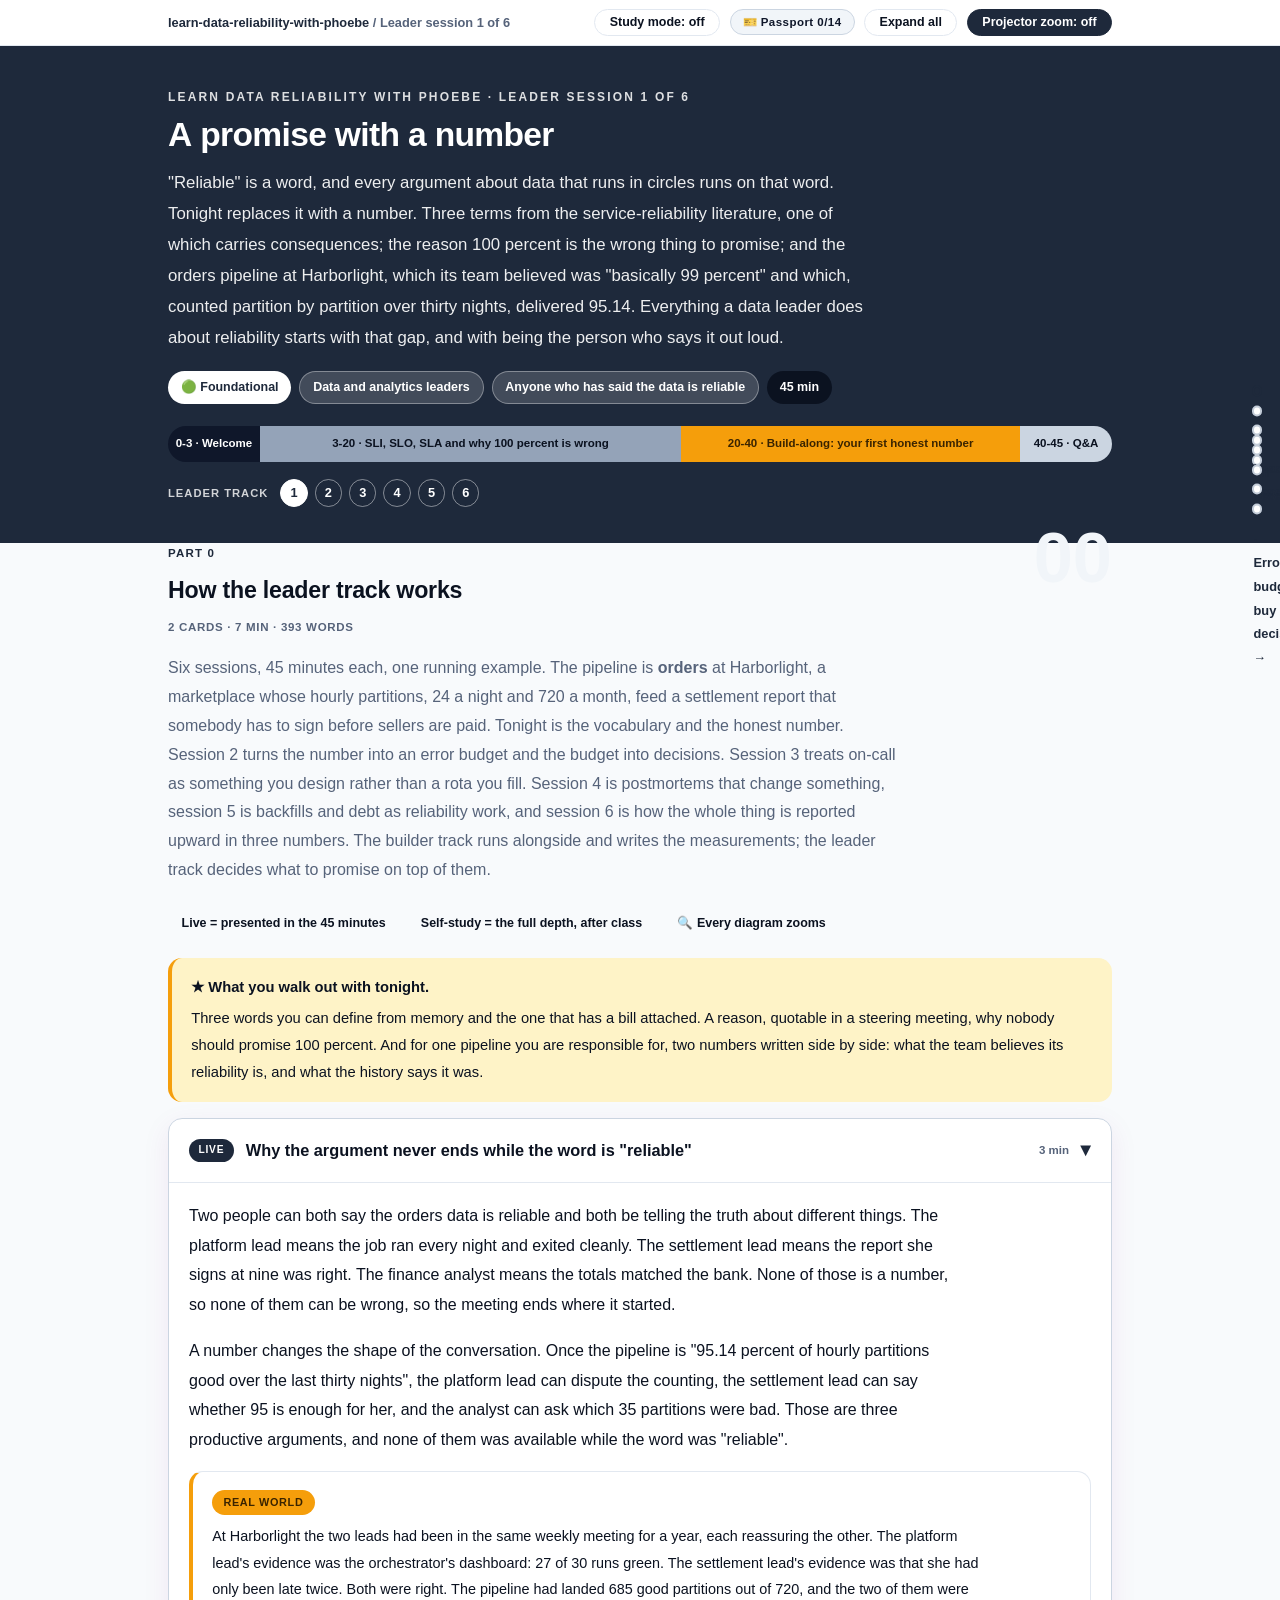
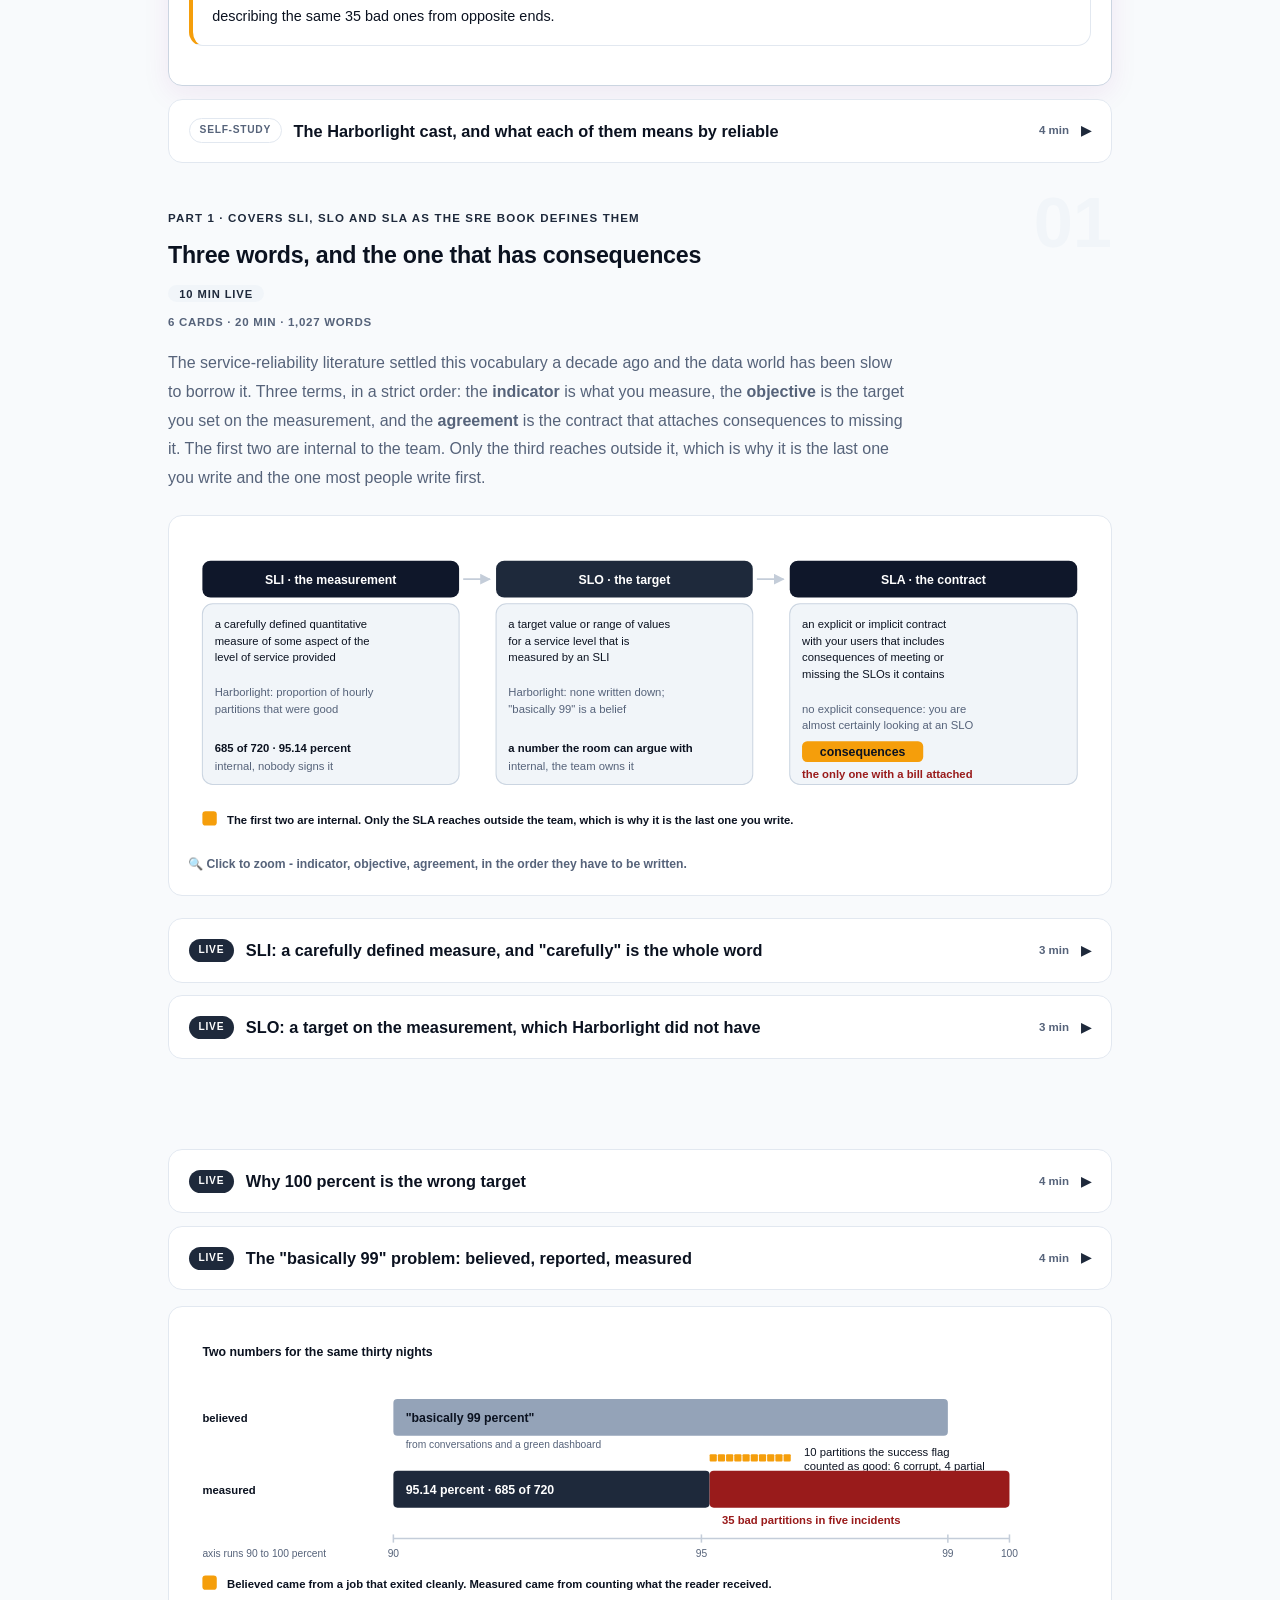
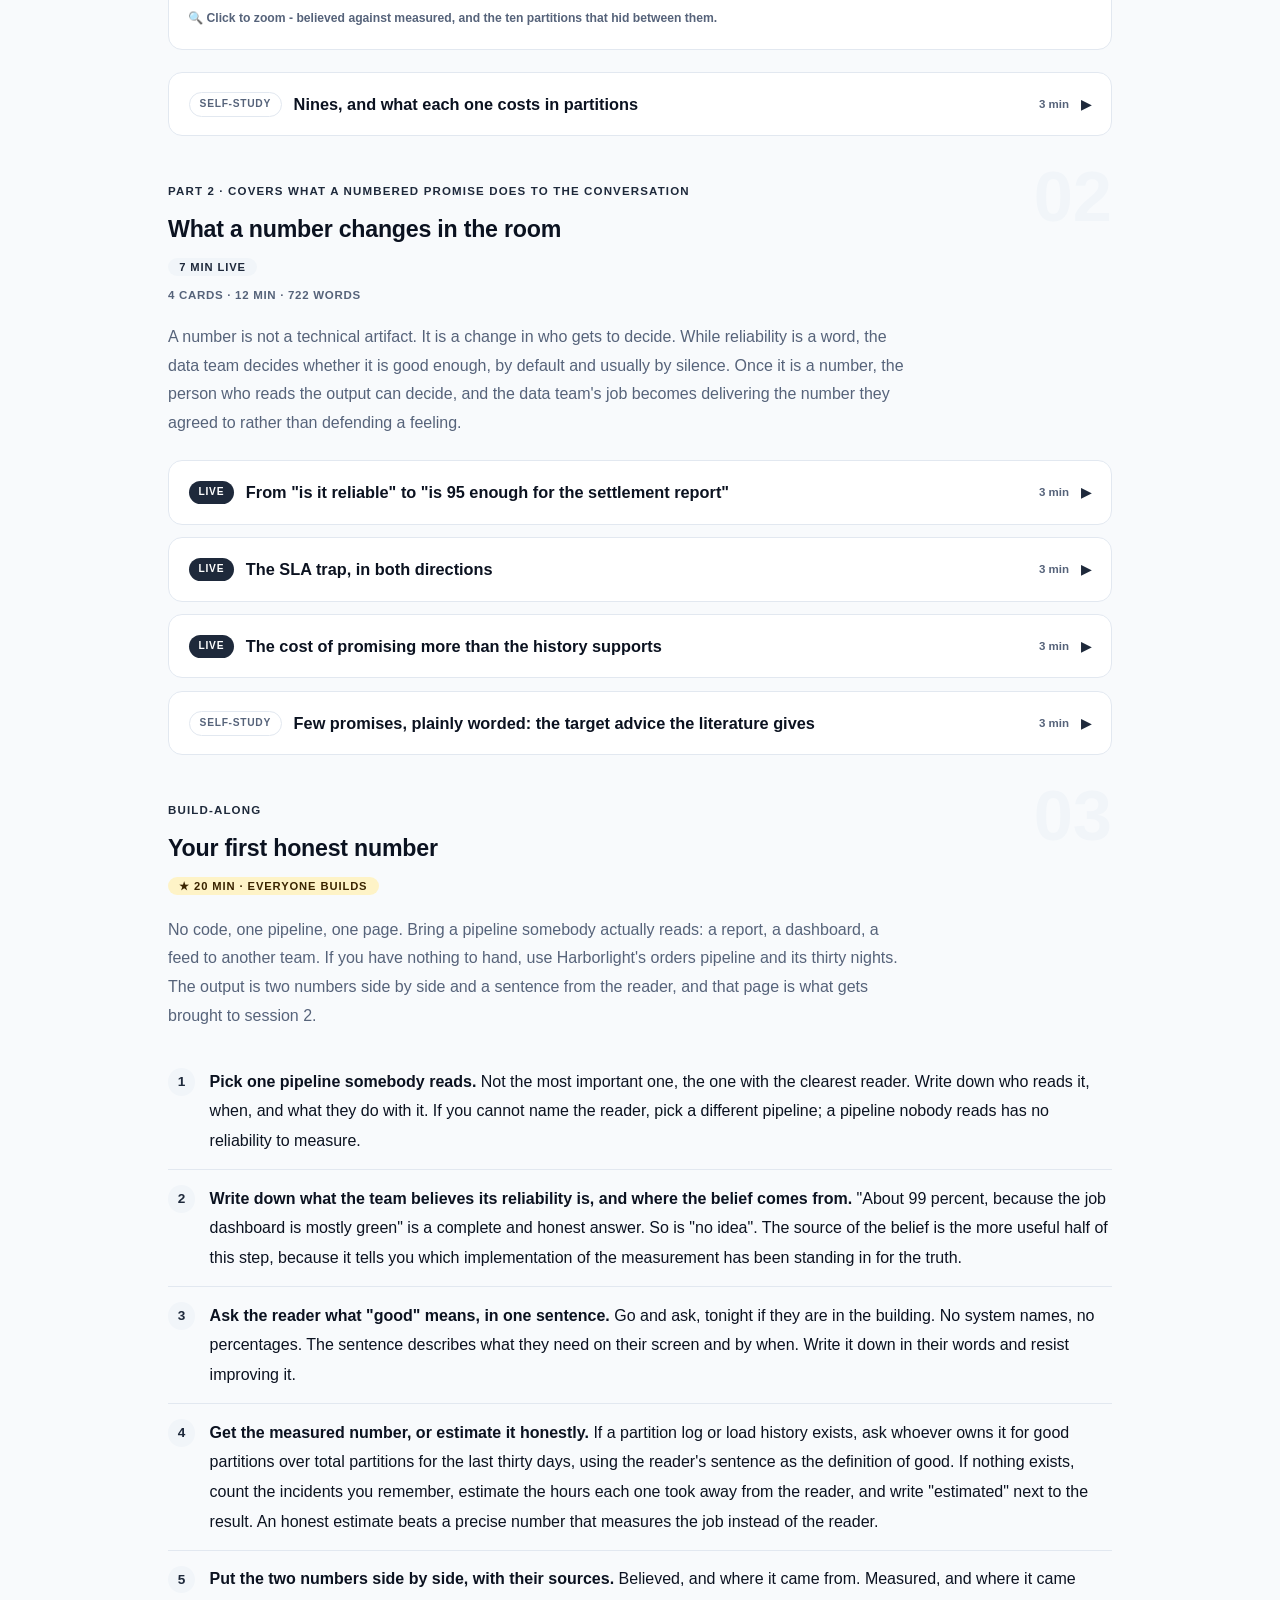
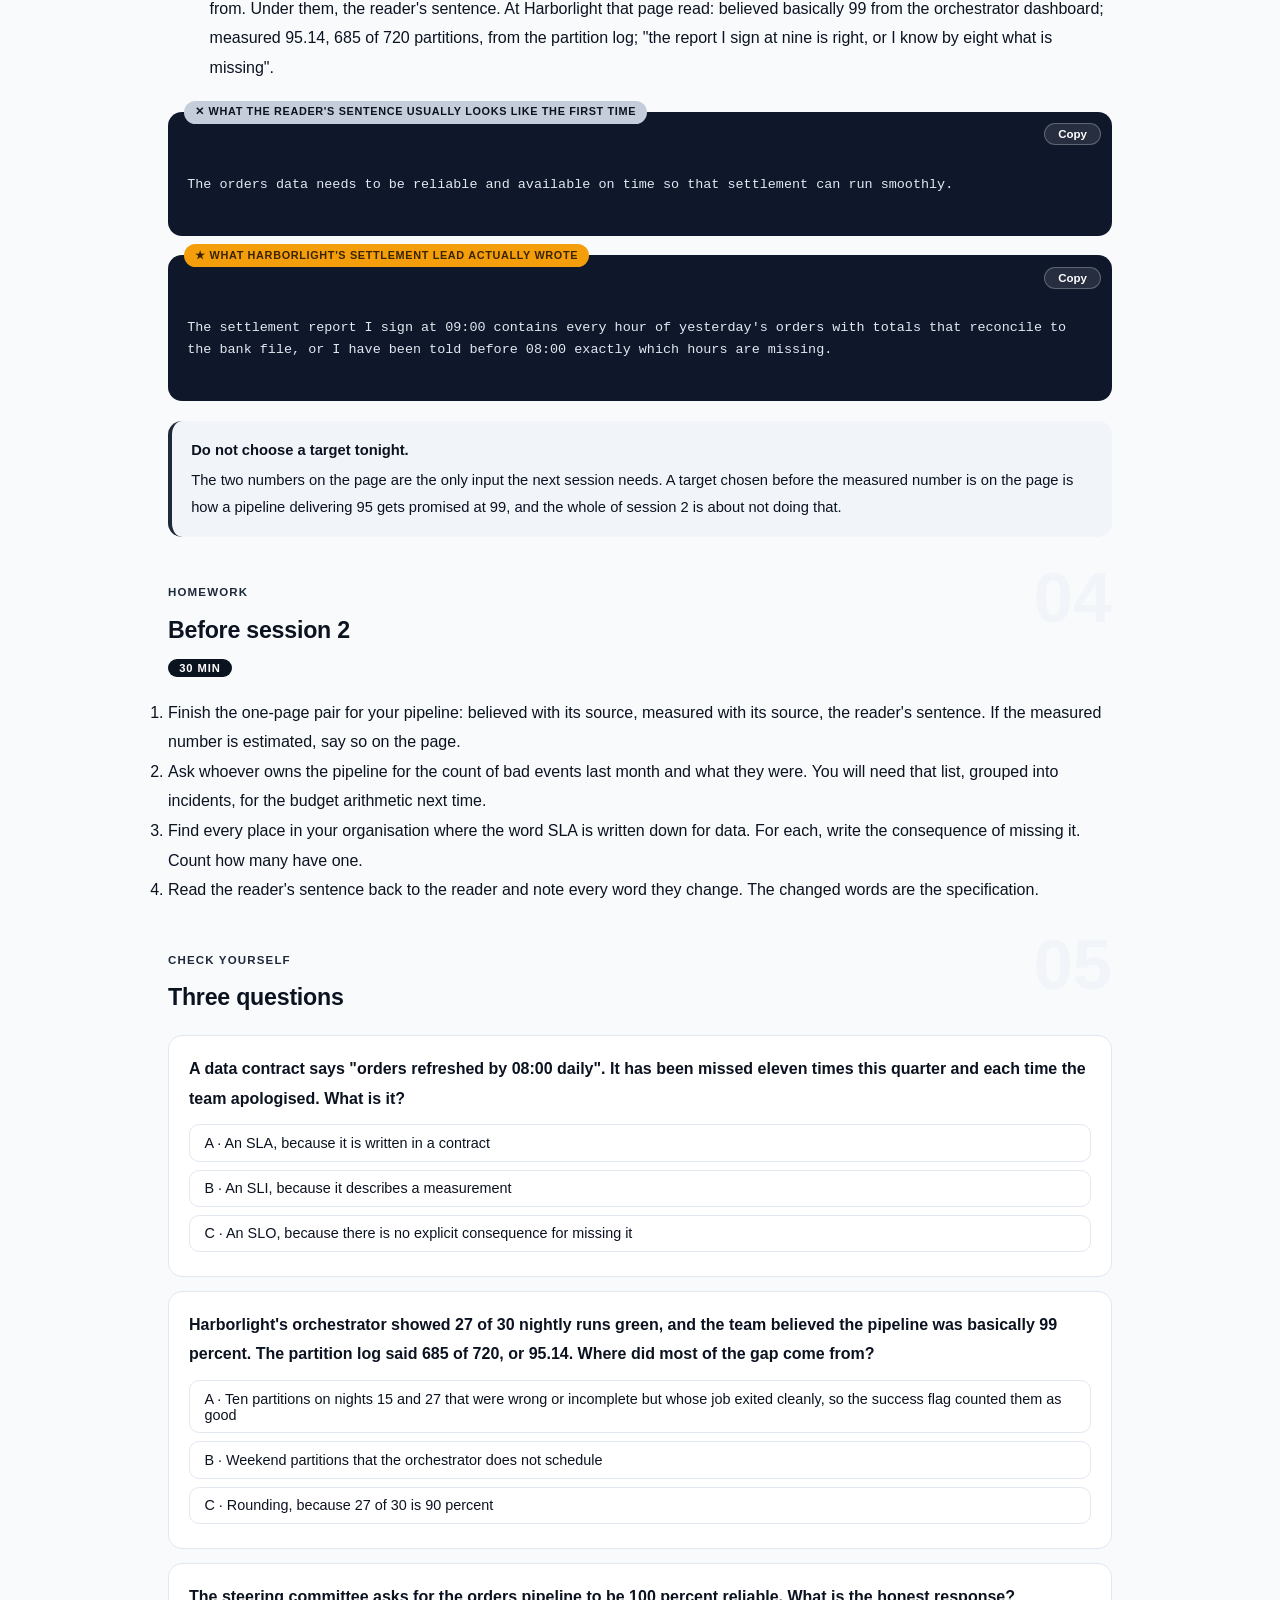
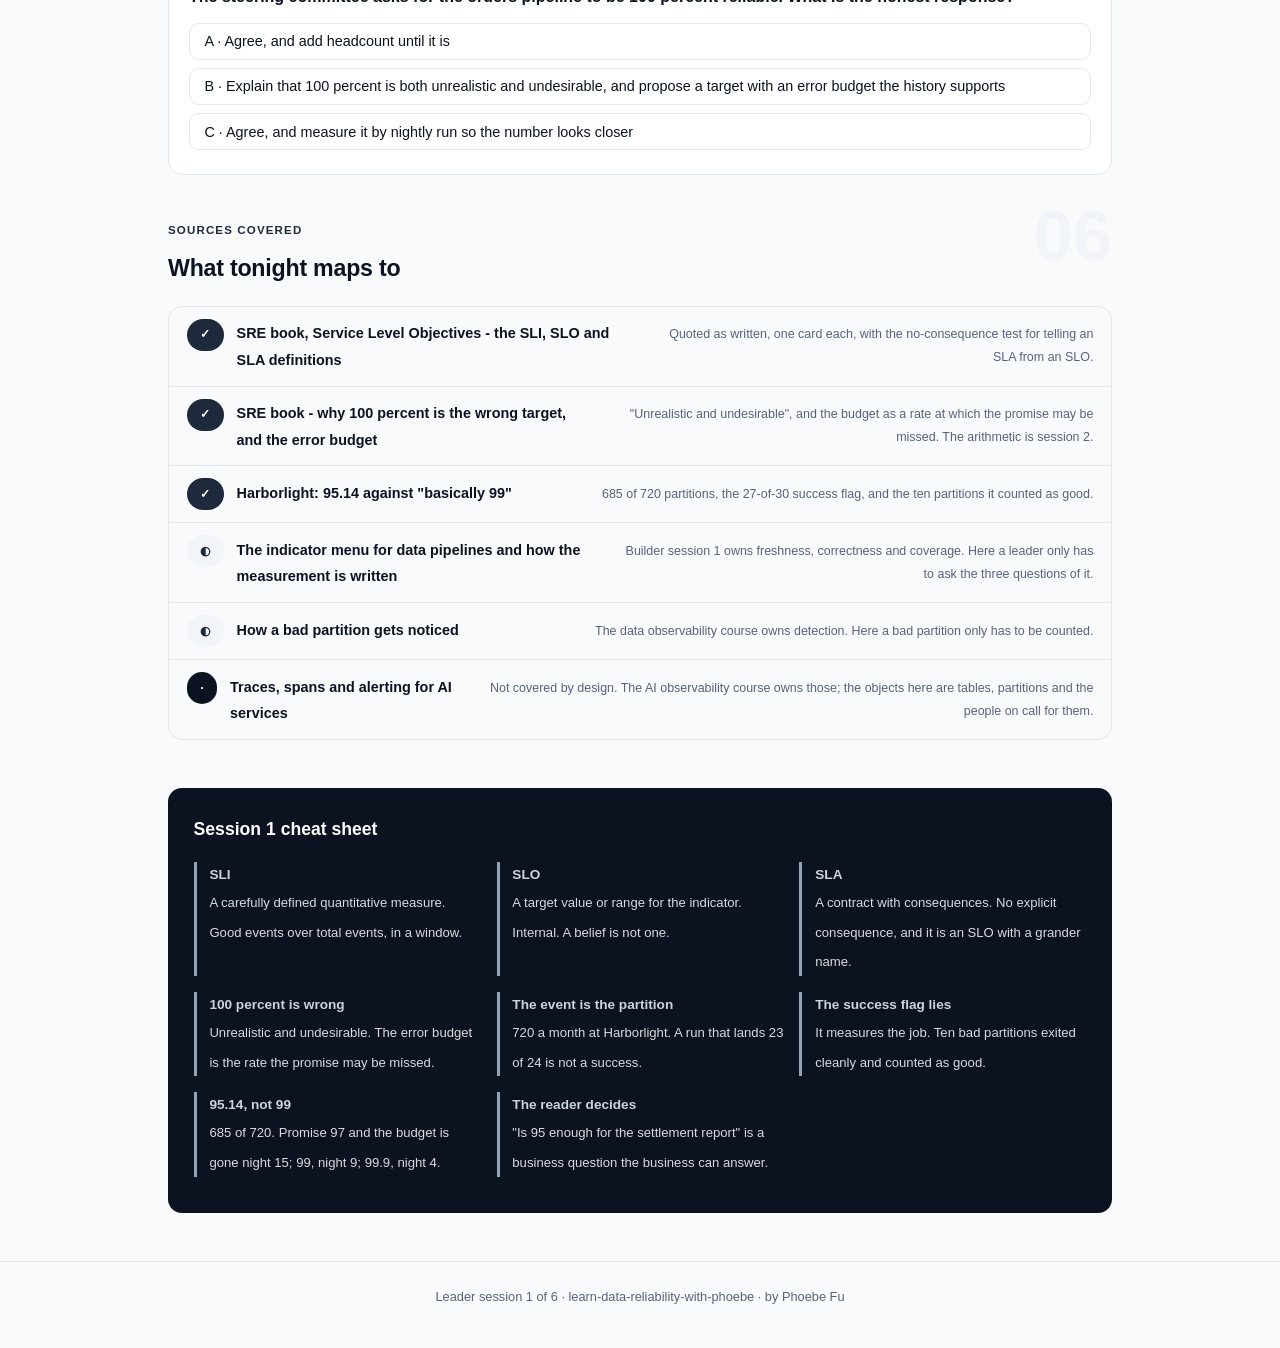
==== courses/a1-promise-with-a-number.html @ edf72d16 "Data Reliability: SLOs & On-call: 14-session two-track course with a real on-call bench Six leader s" ====
<!DOCTYPE html>
<html lang="en">
<head>
<meta charset="UTF-8">
<meta name="viewport" content="width=device-width, initial-scale=1.0">
<!-- social:start -->
<meta name="description" content="Leader session 1 of 6. SLI, SLO and SLA as the service-reliability literature defines them, why 100 percent is the wrong promise, and the number Harborlight's team did not know about its own orders pipeline: 95.14 percent, not the 99 everybody believed.">
<meta property="og:type" content="article">
<meta property="og:site_name" content="Learn with Phoebe">
<meta property="og:title" content="A promise with a number - learn data reliability with phoebe">
<meta property="og:description" content="Leader session 1 of 6. Three words, one with consequences, and the gap between believed 99 and measured 95.14.">
<meta property="og:url" content="https://phoebefu6.github.io/learn-data-reliability-with-phoebe/courses/a1-promise-with-a-number.html">
<meta property="og:image" content="https://phoebefu6.github.io/learn-data-reliability-with-phoebe/assets/og-cover.png">
<meta property="og:image:width" content="1200">
<meta property="og:image:height" content="630">
<meta name="twitter:card" content="summary_large_image">
<meta name="twitter:title" content="A promise with a number - learn data reliability with phoebe">
<meta name="twitter:description" content="Reliable is a word. 95.14 is a number. Only one of them can be argued with.">
<meta name="twitter:image" content="https://phoebefu6.github.io/learn-data-reliability-with-phoebe/assets/og-cover.png">
<!-- social:end -->
<title>Leader session 1 · A promise with a number - learn data reliability with phoebe</title>
<link rel="stylesheet" href="../assets/style.css?v=1">
</head>
<body>

<div class="toolbar">
  <div class="wrap">
    <span class="crumb"><a href="../index.html">learn-data-reliability-with-phoebe</a> / Leader session 1 of 6</span>
    <button class="btn" id="toggle-all" type="button">Expand all</button>
    <button class="btn primary" id="zoom-toggle" type="button">Projector zoom: off</button>
  </div>
</div>

<header class="masthead">
  <div class="wrap">
    <div class="eyebrow">Learn Data Reliability with Phoebe · Leader session 1 of 6</div>
    <h1>A promise <span class="accent">with a number</span></h1>
    <p class="sub">"Reliable" is a word, and every argument about data that runs in circles runs on that word. Tonight replaces it with a number. Three terms from the service-reliability literature, one of which carries consequences; the reason 100 percent is the wrong thing to promise; and the orders pipeline at Harborlight, which its team believed was "basically 99 percent" and which, counted partition by partition over thirty nights, delivered 95.14. Everything a data leader does about reliability starts with that gap, and with being the person who says it out loud.</p>
    <div class="chip-row">
      <span class="chip level">🟢 Foundational</span>
      <span class="chip audience">Data and analytics leaders</span>
      <span class="chip audience">Anyone who has said the data is reliable</span>
      <span class="chip time">45 min</span>
    </div>
    <div class="agenda">
      <span class="a1" style="flex:1">0-3 · Welcome</span>
      <span class="a2" style="flex:5">3-20 · SLI, SLO, SLA and why 100 percent is wrong</span>
      <span class="a3" style="flex:4">20-40 · Build-along: your first honest number</span>
      <span class="a4" style="flex:1">40-45 · Q&amp;A</span>
    </div>
  </div>
</header>

<main class="wrap">

  <!-- ============ INTRO ============ -->
  <section class="section" id="intro">
    <div class="section-kicker">
      <span class="klabel">Part 0</span>
      <h2>How the leader track works</h2>
    </div>
    <p class="lede">Six sessions, 45 minutes each, one running example. The pipeline is <strong>orders</strong> at Harborlight, a marketplace whose hourly partitions, 24 a night and 720 a month, feed a settlement report that somebody has to sign before sellers are paid. Tonight is the vocabulary and the honest number. Session 2 turns the number into an error budget and the budget into decisions. Session 3 treats on-call as something you design rather than a rota you fill. Session 4 is postmortems that change something, session 5 is backfills and debt as reliability work, and session 6 is how the whole thing is reported upward in three numbers. The builder track runs alongside and writes the measurements; the leader track decides what to promise on top of them.</p>

    <div class="legend">
      <span class="pill">Live = presented in the 45 minutes</span>
      <span class="pill">Self-study = the full depth, after class</span>
      <span class="pill">🔍 Every diagram zooms</span>
    </div>

    <div class="callout win">
      <p><strong>★ What you walk out with tonight.</strong> Three words you can define from memory and the one that has a bill attached. A reason, quotable in a steering meeting, why nobody should promise 100 percent. And for one pipeline you are responsible for, two numbers written side by side: what the team believes its reliability is, and what the history says it was.</p>
    </div>

    <details class="card" open>
      <summary><span class="mode live">Live</span>Why the argument never ends while the word is "reliable"<span class="mini">3 min</span><span class="caret">▶</span></summary>
      <div class="body">
        <p>Two people can both say the orders data is reliable and both be telling the truth about different things. The platform lead means the job ran every night and exited cleanly. The settlement lead means the report she signs at nine was right. The finance analyst means the totals matched the bank. None of those is a number, so none of them can be wrong, so the meeting ends where it started.</p>
        <p>A number changes the shape of the conversation. Once the pipeline is "95.14 percent of hourly partitions good over the last thirty nights", the platform lead can dispute the counting, the settlement lead can say whether 95 is enough for her, and the analyst can ask which 35 partitions were bad. Those are three productive arguments, and none of them was available while the word was "reliable".</p>
        <div class="callout example">
          <span class="ex-pill">Real world</span>
          <p>At Harborlight the two leads had been in the same weekly meeting for a year, each reassuring the other. The platform lead's evidence was the orchestrator's dashboard: 27 of 30 runs green. The settlement lead's evidence was that she had only been late twice. Both were right. The pipeline had landed 685 good partitions out of 720, and the two of them were describing the same 35 bad ones from opposite ends.</p>
        </div>
      </div>
    </details>

    <details class="card">
      <summary><span class="mode self">Self-study</span>The Harborlight cast, and what each of them means by reliable<span class="mini">4 min</span><span class="caret">▶</span></summary>
      <div class="body">
        <ul>
          <li><strong>The settlement lead</strong> reads the report at nine, signs it, and sellers are paid against it. Reliable means: every hour of yesterday is in it and the totals reconcile. She is the reader, and the reader's sentence is the one every number has to answer to.</li>
          <li><strong>The platform lead</strong> owns the pipeline. Reliable means: the nightly job ran and exited cleanly. This is a fact about the job, not about the report, and the two came apart ten times last month without anyone noticing.</li>
          <li><strong>The on-call engineer</strong> carries the pager. Reliable means: nothing woke me that I could not fix. Sessions 3 and 4 are about this person.</li>
          <li><strong>The finance analyst</strong> reconciles the report against the bank. Reliable means: the numbers matched. She is the one who noticed night 15, when every partition landed on time with a currency column that had arrived as text.</li>
          <li><strong>You</strong> are the person who has to say a number to all four of them and have it mean the same thing in every direction. That is the job tonight gives you the words for.</li>
        </ul>
      </div>
    </details>
  </section>

  <!-- ============ PART 1 ============ -->
  <section class="section" id="part-1">
    <div class="section-kicker">
      <span class="klabel">Part 1 · covers SLI, SLO and SLA as the SRE book defines them</span>
      <h2>Three words, and the one that has consequences</h2>
      <span class="tag concept">10 min live</span>
    </div>
    <p class="lede">The service-reliability literature settled this vocabulary a decade ago and the data world has been slow to borrow it. Three terms, in a strict order: the <strong>indicator</strong> is what you measure, the <strong>objective</strong> is the target you set on the measurement, and the <strong>agreement</strong> is the contract that attaches consequences to missing it. The first two are internal to the team. Only the third reaches outside it, which is why it is the last one you write and the one most people write first.</p>

    <figure class="zoomable">
      <svg viewBox="0 0 880 300" xmlns="http://www.w3.org/2000/svg" role="img" aria-label="Three boxes in a row joined by arrows. SLI, the measurement, defined as a carefully defined quantitative measure of some aspect of the level of service provided. SLO, the target, defined as a target value or range of values for a service level measured by an SLI. SLA, the contract, defined as an explicit or implicit contract with users that includes consequences of meeting or missing the SLOs it contains, marked as the only one with consequences.">
        <style>
          .a1aT { font: 800 12px Inter, sans-serif; fill: #fff; }
          .a1aH { font: 800 12px Inter, sans-serif; fill: #0B1220; }
          .a1aB { font: 400 11px Inter, sans-serif; fill: #0B1220; }
          .a1aM { font: 400 11px Inter, sans-serif; fill: #56637A; }
          .a1aN { font: 700 11px Inter, sans-serif; fill: #0B1220; }
          .a1aR { font: 700 11px Inter, sans-serif; fill: #991B1B; }
        </style>
        <defs>
          <marker id="a1aAr" viewBox="0 0 10 10" refX="9" refY="5" markerWidth="7" markerHeight="7" orient="auto"><path d="M0,0 L10,5 L0,10 z" fill="#C4CDD9"></path></marker>
        </defs>

        <rect x="14" y="24" width="250" height="36" rx="8" fill="#0F172A"></rect>
        <text class="a1aT" x="139" y="47" text-anchor="middle">SLI · the measurement</text>
        <rect x="14" y="66" width="250" height="176" rx="10" fill="#F1F5F9" stroke="#CBD5E1"></rect>
        <text class="a1aB" x="26" y="90">a carefully defined quantitative</text>
        <text class="a1aB" x="26" y="106">measure of some aspect of the</text>
        <text class="a1aB" x="26" y="122">level of service provided</text>
        <text class="a1aM" x="26" y="156">Harborlight: proportion of hourly</text>
        <text class="a1aM" x="26" y="172">partitions that were good</text>
        <text class="a1aN" x="26" y="210">685 of 720 · 95.14 percent</text>
        <text class="a1aM" x="26" y="228">internal, nobody signs it</text>

        <line x1="268" y1="42" x2="294" y2="42" stroke="#C4CDD9" stroke-width="1.5" marker-end="url(#a1aAr)"></line>

        <rect x="300" y="24" width="250" height="36" rx="8" fill="#1E293B"></rect>
        <text class="a1aT" x="425" y="47" text-anchor="middle">SLO · the target</text>
        <rect x="300" y="66" width="250" height="176" rx="10" fill="#F1F5F9" stroke="#CBD5E1"></rect>
        <text class="a1aB" x="312" y="90">a target value or range of values</text>
        <text class="a1aB" x="312" y="106">for a service level that is</text>
        <text class="a1aB" x="312" y="122">measured by an SLI</text>
        <text class="a1aM" x="312" y="156">Harborlight: none written down;</text>
        <text class="a1aM" x="312" y="172">"basically 99" is a belief</text>
        <text class="a1aN" x="312" y="210">a number the room can argue with</text>
        <text class="a1aM" x="312" y="228">internal, the team owns it</text>

        <line x1="554" y1="42" x2="580" y2="42" stroke="#C4CDD9" stroke-width="1.5" marker-end="url(#a1aAr)"></line>

        <rect x="586" y="24" width="280" height="36" rx="8" fill="#0F172A"></rect>
        <text class="a1aT" x="726" y="47" text-anchor="middle">SLA · the contract</text>
        <rect x="586" y="66" width="280" height="176" rx="10" fill="#F1F5F9" stroke="#CBD5E1"></rect>
        <text class="a1aB" x="598" y="90">an explicit or implicit contract</text>
        <text class="a1aB" x="598" y="106">with your users that includes</text>
        <text class="a1aB" x="598" y="122">consequences of meeting or</text>
        <text class="a1aB" x="598" y="138">missing the SLOs it contains</text>
        <text class="a1aM" x="598" y="172">no explicit consequence: you are</text>
        <text class="a1aM" x="598" y="188">almost certainly looking at an SLO</text>
        <rect x="598" y="200" width="118" height="20" rx="5" fill="#F59E0B"></rect>
        <text class="a1aH" x="657" y="214" text-anchor="middle">consequences</text>
        <text class="a1aR" x="598" y="236">the only one with a bill attached</text>

        <rect x="14" y="268" width="14" height="14" rx="3" fill="#F59E0B"></rect>
        <text class="a1aN" x="38" y="280">The first two are internal. Only the SLA reaches outside the team, which is why it is the last one you write.</text>
      </svg>
      <figcaption>🔍 Click to zoom - indicator, objective, agreement, in the order they have to be written.</figcaption>
    </figure>

    <details class="card">
      <summary><span class="mode live">Live</span>SLI: a carefully defined measure, and "carefully" is the whole word<span class="mini">3 min</span><span class="caret">▶</span></summary>
      <div class="body">
        <p>The SRE book defines a service level indicator as "a carefully defined quantitative measure of some aspect of the level of service that is provided". For a data pipeline the indicator is a ratio: good events over total events, in a window. The care goes into deciding what one event is and what makes it bad, because every number downstream is arithmetic on that decision.</p>
        <p>Harborlight's event is one hourly partition of orders, and a partition is good when it landed within its hour, its totals reconcile, and all of it arrived. That gives 720 events a month, which is enough resolution to see a night that landed 23 of 24 partitions as a partial failure rather than a success. Counting nightly runs instead gives 30 events, and a run that landed 23 of 24 looks exactly like one that landed all of them.</p>
        <div class="callout tip">
          <p><strong>You do not need to write the measurement yourself.</strong> You need to be able to ask three questions of whoever does: what is one event, what makes it bad, and over what window. If any of the three gets a vague answer, the number you are about to be given is not yet an indicator.</p>
        </div>
      </div>
    </details>

    <details class="card">
      <summary><span class="mode live">Live</span>SLO: a target on the measurement, which Harborlight did not have<span class="mini">3 min</span><span class="caret">▶</span></summary>
      <div class="body">
        <p>A service level objective is "a target value or range of values for a service level that is measured by an SLI". It is a sentence of the form: this proportion of partitions will be good over this window. It is internal; the team sets it and the team owns it. It is also the thing most teams believe they have and do not.</p>
        <p>Harborlight had no objective written anywhere. What it had was a shared belief, "basically 99 percent", which had never been a target because nobody had ever chosen it, and had never been checked because there was no measurement to check it against. A belief cannot be missed. An objective can, and that is its entire value.</p>
      </div>
    </details>

    <details class="card">
      <summary><span class="mode live">Live</span>SLA: the one with consequences, and the test for whether you have one<span class="mini">3 min</span><span class="caret">▶</span></summary>
      <div class="body">
        <p>A service level agreement is "an explicit or implicit contract with your users that includes consequences of meeting (or missing) the SLOs they contain". The word that matters is consequences. The SRE book gives the test directly: "if there is no explicit consequence, then you are almost certainly looking at an SLO". Money, a credit, a penalty clause, a commitment that costs something to break. No consequence, no agreement.</p>
        <p>Harborlight's settlement report has a real one. Sellers are paid against it on a date they were promised, and a late or wrong report moves that date. Nobody in the data team had ever written that down as the consequence of the orders pipeline missing its hours, which is how a pipeline delivering 95 percent had been carrying an implicit agreement nobody had costed.</p>
        <div class="callout example">
          <span class="ex-pill">Real world</span>
          <p>Ask around a data organisation for its SLAs and you will be shown a wiki page of targets: freshness by 08:00, 99 percent availability, dashboards refreshed hourly. Ask what happens when one is missed and the answer is usually an apology. Those are objectives with a grander name, and the difference matters the first time a customer's contract quotes one of them back.</p>
        </div>
      </div>
    </details>

    <details class="card">
      <summary><span class="mode live">Live</span>Why 100 percent is the wrong target<span class="mini">4 min</span><span class="caret">▶</span></summary>
      <div class="body">
        <p>The instinct in the room, once there is a number, is to ask for all of it. The SRE book is blunt about this: "it's both unrealistic and undesirable to insist that SLOs will be met 100% of the time". Unrealistic because the pipeline depends on an upstream source, a network and a warehouse, none of which is perfect, and a promise of 100 percent is a promise about all of them. Undesirable because the last fraction of a percent is bought with the engineering time that would otherwise ship the changes the business asked for, and because a reader cannot tell the difference between a report that was right every day and one that was right on all but one.</p>
        <p>What the literature proposes instead is "an error budget - a rate at which the SLOs can be missed". Set the target at 95 percent and you have said, in advance, that 5 percent of partitions may be bad this month without anyone having broken a promise. That budget is the currency the whole next session is about. Tonight it is enough to know that a promise of less than 100 is not a lowering of standards. It is the first honest statement of what the standard is.</p>
      </div>
    </details>

    <details class="card">
      <summary><span class="mode live">Live</span>The "basically 99" problem: believed, reported, measured<span class="mini">4 min</span><span class="caret">▶</span></summary>
      <div class="body">
        <p>Three numbers were in circulation at Harborlight for the same thirty nights, and nobody had put them in one table.</p>
        <table class="clean">
          <thead><tr><th>Where the number came from</th><th>What it actually counts</th><th>The number</th></tr></thead>
          <tbody>
            <tr><td>The team's belief</td><td>Conversations, and the absence of a complaint that week</td><td>"basically 99 percent"</td></tr>
            <tr><td>The orchestrator's dashboard</td><td>Nightly runs whose job exited cleanly</td><td>27 of 30 runs green</td></tr>
            <tr><td>The partition log</td><td>Hourly partitions that were on time, correct and complete for the reader</td><td><strong>685 of 720 · 95.14 percent</strong></td></tr>
          </tbody>
        </table>
        <p>The orchestrator's 27 of 30 is the one that misled, and it misled in a specific direction. On night 15 the job exited cleanly six times while landing a currency column as text: six partitions on time and wrong. On night 27 it exited cleanly four times while landing partitions with one of three shards missing: four partitions on time and incomplete. Ten bad partitions the success flag counted as good, because a success flag measures whether the job finished, not whether the reader got what she needed. Those ten are most of the distance between the belief and the measurement.</p>
      </div>
    </details>

    <figure class="zoomable">
      <svg viewBox="0 0 880 264" xmlns="http://www.w3.org/2000/svg" role="img" aria-label="Two horizontal bars on an axis running from 90 to 100 percent. The upper bar, believed basically 99 percent, reaches 99. The lower bar, measured 95.14 percent, 685 of 720, stops at 95.14 with a red segment for the 35 bad partitions. Between the bars, ten small amber squares mark the partitions the success flag counted as good, six corrupt and four partial.">
        <style>
          .a1bH { font: 800 12px Inter, sans-serif; fill: #0B1220; }
          .a1bW { font: 800 12px Inter, sans-serif; fill: #fff; }
          .a1bB { font: 400 11px Inter, sans-serif; fill: #0B1220; }
          .a1bM { font: 400 10px Inter, sans-serif; fill: #56637A; }
          .a1bN { font: 700 11px Inter, sans-serif; fill: #0B1220; }
          .a1bR { font: 700 11px Inter, sans-serif; fill: #991B1B; }
        </style>

        <text class="a1bH" x="14" y="28">Two numbers for the same thirty nights</text>

        <text class="a1bN" x="14" y="93">believed</text>
        <rect x="200" y="70" width="540" height="36" rx="4" fill="#94A3B8"></rect>
        <text class="a1bH" x="212" y="93">"basically 99 percent"</text>
        <text class="a1bM" x="212" y="118">from conversations and a green dashboard</text>

        <rect x="508" y="124" width="7" height="7" rx="1" fill="#F59E0B"></rect>
        <rect x="516" y="124" width="7" height="7" rx="1" fill="#F59E0B"></rect>
        <rect x="524" y="124" width="7" height="7" rx="1" fill="#F59E0B"></rect>
        <rect x="532" y="124" width="7" height="7" rx="1" fill="#F59E0B"></rect>
        <rect x="540" y="124" width="7" height="7" rx="1" fill="#F59E0B"></rect>
        <rect x="548" y="124" width="7" height="7" rx="1" fill="#F59E0B"></rect>
        <rect x="556" y="124" width="7" height="7" rx="1" fill="#F59E0B"></rect>
        <rect x="564" y="124" width="7" height="7" rx="1" fill="#F59E0B"></rect>
        <rect x="572" y="124" width="7" height="7" rx="1" fill="#F59E0B"></rect>
        <rect x="580" y="124" width="7" height="7" rx="1" fill="#F59E0B"></rect>
        <text class="a1bB" x="600" y="126">10 partitions the success flag</text>
        <text class="a1bB" x="600" y="139">counted as good: 6 corrupt, 4 partial</text>

        <text class="a1bN" x="14" y="163">measured</text>
        <rect x="200" y="140" width="308" height="36" rx="4" fill="#1E293B"></rect>
        <text class="a1bW" x="212" y="163">95.14 percent · 685 of 720</text>
        <rect x="508" y="140" width="292" height="36" rx="4" fill="#991B1B"></rect>
        <text class="a1bR" x="520" y="192">35 bad partitions in five incidents</text>

        <line x1="200" y1="206" x2="800" y2="206" stroke="#C4CDD9" stroke-width="1.5"></line>
        <line x1="200" y1="202" x2="200" y2="210" stroke="#C4CDD9" stroke-width="1.5"></line>
        <line x1="500" y1="202" x2="500" y2="210" stroke="#C4CDD9" stroke-width="1.5"></line>
        <line x1="740" y1="202" x2="740" y2="210" stroke="#C4CDD9" stroke-width="1.5"></line>
        <line x1="800" y1="202" x2="800" y2="210" stroke="#C4CDD9" stroke-width="1.5"></line>
        <text class="a1bM" x="200" y="224" text-anchor="middle">90</text>
        <text class="a1bM" x="500" y="224" text-anchor="middle">95</text>
        <text class="a1bM" x="740" y="224" text-anchor="middle">99</text>
        <text class="a1bM" x="800" y="224" text-anchor="middle">100</text>
        <text class="a1bM" x="14" y="224">axis runs 90 to 100 percent</text>

        <rect x="14" y="242" width="14" height="14" rx="3" fill="#F59E0B"></rect>
        <text class="a1bN" x="38" y="254">Believed came from a job that exited cleanly. Measured came from counting what the reader received.</text>
      </svg>
      <figcaption>🔍 Click to zoom - believed against measured, and the ten partitions that hid between them.</figcaption>
    </figure>

    <details class="card">
      <summary><span class="mode self">Self-study</span>Nines, and what each one costs in partitions<span class="mini">3 min</span><span class="caret">▶</span></summary>
      <div class="body">
        <p>Reliability targets are spoken in nines. The SRE book frames 99 percent as "2 nines" and 99.999 percent as "5 nines", and describes Google Compute Engine's published 99.95 percent as "three and a half nines". The shorthand is useful because it makes the cost visible: every additional nine allows ten times fewer bad events in the same window.</p>
        <ul>
          <li><strong>99 percent over 720 partitions</strong> allows 7.2 bad partitions a month. Harborlight had 35.</li>
          <li><strong>99.9 percent</strong> allows 0.72, which is less than one partition. A single late hour breaks the month.</li>
          <li><strong>95 percent</strong> allows 36, and is not a number of nines at all, which is part of why teams are embarrassed to say it and reach for 99 instead. The embarrassment is not a reason. The history is.</li>
        </ul>
      </div>
    </details>
  </section>

  <!-- ============ PART 2 ============ -->
  <section class="section" id="part-2">
    <div class="section-kicker">
      <span class="klabel">Part 2 · covers what a numbered promise does to the conversation</span>
      <h2>What a number changes in the room</h2>
      <span class="tag concept">7 min live</span>
    </div>
    <p class="lede">A number is not a technical artifact. It is a change in who gets to decide. While reliability is a word, the data team decides whether it is good enough, by default and usually by silence. Once it is a number, the person who reads the output can decide, and the data team's job becomes delivering the number they agreed to rather than defending a feeling.</p>

    <details class="card">
      <summary><span class="mode live">Live</span>From "is it reliable" to "is 95 enough for the settlement report"<span class="mini">3 min</span><span class="caret">▶</span></summary>
      <div class="body">
        <p>"Is the data reliable" is a question the data team has to answer, and cannot, because it has no unit. "Is 95.14 percent of hourly partitions good enough for the settlement report" is a question the settlement lead can answer in one meeting, because she knows what a missing hour costs her and the data team does not. The number moves the decision to the person with the information to make it.</p>
        <p>It also moves the argument. Instead of the platform lead defending the pipeline and the settlement lead defending her frustration, both are looking at 35 bad partitions and asking which of them mattered. Night 9's fourteen missing hours mattered enormously. Night 21's eight scattered hours, each backfilled within the hour, may not have mattered to her at all. That conversation, about which failures the reader can absorb, is the one that sets the target, and it was impossible while the answer was "basically 99".</p>
        <div class="callout example">
          <span class="ex-pill">Real world</span>
          <p>Harborlight's settlement lead, shown the number for the first time, did not ask for 99. She asked for the report to be right or to be told by eight what was missing. That is a specification, not a percentage, and it turned out to be satisfiable at 95 with an honest morning message, and unsatisfiable at 99 with a silent one.</p>
        </div>
      </div>
    </details>

    <details class="card">
      <summary><span class="mode live">Live</span>The SLA trap, in both directions<span class="mini">3 min</span><span class="caret">▶</span></summary>
      <div class="body">
        <p>An agreement can fail in two ways, and organisations tend to have one of each. The first is an SLA with no consequence: freshness by 08:00 written into a data contract, missed a dozen times a quarter, followed each time by an apology. That is an SLO with a grander name, and calling it an agreement erodes every real agreement in the building. The second is an SLA with a consequence you cannot afford: a penalty clause signed at 99.5 percent by someone who never saw the partition log, on a pipeline that delivers 95. That is a liability with a monthly renewal.</p>
        <ul>
          <li><strong>Before signing anything external,</strong> know the measured number for the last ninety days. An agreement is a bet on history.</li>
          <li><strong>Keep the internal objective tighter than the external agreement.</strong> The gap is the room you need to notice a bad month before it becomes a breached contract.</li>
          <li><strong>Write the consequence down, even internally.</strong> "Sellers are paid a day late" is a consequence. Once it is written next to the target, nobody argues that reliability is a technical concern.</li>
        </ul>
      </div>
    </details>

    <details class="card">
      <summary><span class="mode live">Live</span>The cost of promising more than the history supports<span class="mini">3 min</span><span class="caret">▶</span></summary>
      <div class="body">
        <p>Promising a number above the measured one does not make the pipeline better. It makes the promise break earlier. Replaying Harborlight's actual month against four candidate targets shows exactly when.</p>
        <table class="clean">
          <thead><tr><th>Promise</th><th>Bad partitions allowed in 720</th><th>What happened this month</th></tr></thead>
          <tbody>
            <tr><td>95 percent</td><td>36</td><td>35 used, 3 percent of the budget left at night 30, promise kept</td></tr>
            <tr><td>97 percent</td><td>21.6</td><td>Budget exhausted on <strong>night 15</strong>, promise broken for half the month</td></tr>
            <tr><td>99 percent</td><td>7.2</td><td>Budget exhausted on <strong>night 9</strong>, when the upstream outage landed 14 in one night</td></tr>
            <tr><td>99.9 percent</td><td>0.72</td><td>Budget exhausted on <strong>night 4</strong>, by the first late load of the month</td></tr>
          </tbody>
        </table>
        <p>The pipeline is identical in all four rows. The only thing that changes is how many nights the team spends in breach of its own word, and how quickly the word stops meaning anything. 99.9 percent is what a typical good night at Harborlight actually delivers, and promising it for every night is a promise the history says will be broken before the first week is out.</p>
      </div>
    </details>

    <details class="card">
      <summary><span class="mode self">Self-study</span>Few promises, plainly worded: the target advice the literature gives<span class="mini">3 min</span><span class="caret">▶</span></summary>
      <div class="body">
        <p>The SRE book's advice on choosing targets is short and every line of it is aimed at a leader rather than an engineer.</p>
        <ul>
          <li><strong>Don't pick based on current performance.</strong> A typical good night is not a target; it is a coincidence. The 99.9 percent row above is what happens when a team promises its best day for every day.</li>
          <li><strong>Keep it simple.</strong> One ratio, one window, one sentence. A target that needs a footnote will be misquoted in the first steering meeting.</li>
          <li><strong>Avoid absolutes.</strong> "Always", "never" and "100 percent" are not targets. They are the absence of a target dressed as ambition.</li>
          <li><strong>Have as few SLOs as possible.</strong> Every objective is a promise somebody has to keep and somebody has to check. Three is a contract. Thirty is a dashboard nobody reads.</li>
          <li><strong>Perfection can wait.</strong> It is "better to start with a loose target that you tighten" than to promise a strict one and quietly stop reporting against it in month two.</li>
        </ul>
      </div>
    </details>
  </section>

  <!-- ============ DEMO ============ -->
  <section class="section" id="demo-1">
    <div class="section-kicker">
      <span class="klabel">Build-along</span>
      <h2>Your first honest number</h2>
      <span class="tag demo">★ 20 min · everyone builds</span>
    </div>
    <p class="lede">No code, one pipeline, one page. Bring a pipeline somebody actually reads: a report, a dashboard, a feed to another team. If you have nothing to hand, use Harborlight's orders pipeline and its thirty nights. The output is two numbers side by side and a sentence from the reader, and that page is what gets brought to session 2.</p>

    <div class="steps">
      <div class="step">
        <p><strong>Pick one pipeline somebody reads.</strong> Not the most important one, the one with the clearest reader. Write down who reads it, when, and what they do with it. If you cannot name the reader, pick a different pipeline; a pipeline nobody reads has no reliability to measure.</p>
      </div>
      <div class="step">
        <p><strong>Write down what the team believes its reliability is, and where the belief comes from.</strong> "About 99 percent, because the job dashboard is mostly green" is a complete and honest answer. So is "no idea". The source of the belief is the more useful half of this step, because it tells you which implementation of the measurement has been standing in for the truth.</p>
      </div>
      <div class="step">
        <p><strong>Ask the reader what "good" means, in one sentence.</strong> Go and ask, tonight if they are in the building. No system names, no percentages. The sentence describes what they need on their screen and by when. Write it down in their words and resist improving it.</p>
      </div>
      <div class="step">
        <p><strong>Get the measured number, or estimate it honestly.</strong> If a partition log or load history exists, ask whoever owns it for good partitions over total partitions for the last thirty days, using the reader's sentence as the definition of good. If nothing exists, count the incidents you remember, estimate the hours each one took away from the reader, and write "estimated" next to the result. An honest estimate beats a precise number that measures the job instead of the reader.</p>
      </div>
      <div class="step">
        <p><strong>Put the two numbers side by side, with their sources.</strong> Believed, and where it came from. Measured, and where it came from. Under them, the reader's sentence. At Harborlight that page read: believed basically 99 from the orchestrator dashboard; measured 95.14, 685 of 720 partitions, from the partition log; "the report I sign at nine is right, or I know by eight what is missing".</p>
      </div>
    </div>

    <div class="prompt-box bad">
      <span class="label">✕ What the reader's sentence usually looks like the first time</span>
The orders data needs to be reliable and available on time so that settlement can run smoothly.
    </div>

    <div class="prompt-box good">
      <span class="label">★ What Harborlight's settlement lead actually wrote</span>
The settlement report I sign at 09:00 contains every hour of yesterday's orders with totals that reconcile to the bank file, or I have been told before 08:00 exactly which hours are missing.
    </div>

    <div class="callout tip">
      <p><strong>Do not choose a target tonight.</strong> The two numbers on the page are the only input the next session needs. A target chosen before the measured number is on the page is how a pipeline delivering 95 gets promised at 99, and the whole of session 2 is about not doing that.</p>
    </div>
  </section>

  <!-- ============ HOMEWORK ============ -->
  <section class="section" id="exercise">
    <div class="section-kicker">
      <span class="klabel">Homework</span>
      <h2>Before session 2</h2>
      <span class="tag exercise">30 min</span>
    </div>
    <ol>
      <li>Finish the one-page pair for your pipeline: believed with its source, measured with its source, the reader's sentence. If the measured number is estimated, say so on the page.</li>
      <li>Ask whoever owns the pipeline for the count of bad events last month and what they were. You will need that list, grouped into incidents, for the budget arithmetic next time.</li>
      <li>Find every place in your organisation where the word SLA is written down for data. For each, write the consequence of missing it. Count how many have one.</li>
      <li>Read the reader's sentence back to the reader and note every word they change. The changed words are the specification.</li>
    </ol>
  </section>

  <!-- ============ QUIZ ============ -->
  <section class="section" id="quiz">
    <div class="section-kicker">
      <span class="klabel">Check yourself</span>
      <h2>Three questions</h2>
    </div>

    <div class="quiz-q" data-answer="2">
      <p class="qtext">A data contract says "orders refreshed by 08:00 daily". It has been missed eleven times this quarter and each time the team apologised. What is it?</p>
      <button class="qopt" type="button">A · An SLA, because it is written in a contract</button>
      <button class="qopt" type="button">B · An SLI, because it describes a measurement</button>
      <button class="qopt" type="button">C · An SLO, because there is no explicit consequence for missing it</button>
      <p class="qwhy">The SRE book's test is the consequence. "If there is no explicit consequence, then you are almost certainly looking at an SLO." An apology is not a consequence; a delayed seller payout is.</p>
    </div>

    <div class="quiz-q" data-answer="0">
      <p class="qtext">Harborlight's orchestrator showed 27 of 30 nightly runs green, and the team believed the pipeline was basically 99 percent. The partition log said 685 of 720, or 95.14. Where did most of the gap come from?</p>
      <button class="qopt" type="button">A · Ten partitions on nights 15 and 27 that were wrong or incomplete but whose job exited cleanly, so the success flag counted them as good</button>
      <button class="qopt" type="button">B · Weekend partitions that the orchestrator does not schedule</button>
      <button class="qopt" type="button">C · Rounding, because 27 of 30 is 90 percent</button>
      <p class="qwhy">A success flag measures whether the job finished, not whether the reader got what she needed. Six corrupt partitions on night 15 and four partial ones on night 27 all exited zero.</p>
    </div>

    <div class="quiz-q" data-answer="1">
      <p class="qtext">The steering committee asks for the orders pipeline to be 100 percent reliable. What is the honest response?</p>
      <button class="qopt" type="button">A · Agree, and add headcount until it is</button>
      <button class="qopt" type="button">B · Explain that 100 percent is both unrealistic and undesirable, and propose a target with an error budget the history supports</button>
      <button class="qopt" type="button">C · Agree, and measure it by nightly run so the number looks closer</button>
      <p class="qwhy">The literature is explicit that insisting on 100 percent is unrealistic and undesirable. The error budget, the rate at which the promise may be missed, is what makes a target honest. Changing the measurement to flatter the number is how the 27-of-30 problem started.</p>
    </div>

    <p class="quiz-score"></p>
  </section>

  <!-- ============ COVERAGE ============ -->
  <section class="section" id="official">
    <div class="section-kicker">
      <span class="klabel">Sources covered</span>
      <h2>What tonight maps to</h2>
    </div>
    <div class="covered">
      <div class="covered-row">
        <span class="status pill solid">✓</span>
        <span class="name">SRE book, Service Level Objectives - the SLI, SLO and SLA definitions</span>
        <span class="note">Quoted as written, one card each, with the no-consequence test for telling an SLA from an SLO.</span>
      </div>
      <div class="covered-row">
        <span class="status pill solid">✓</span>
        <span class="name">SRE book - why 100 percent is the wrong target, and the error budget</span>
        <span class="note">"Unrealistic and undesirable", and the budget as a rate at which the promise may be missed. The arithmetic is session 2.</span>
      </div>
      <div class="covered-row">
        <span class="status pill solid">✓</span>
        <span class="name">Harborlight: 95.14 against "basically 99"</span>
        <span class="note">685 of 720 partitions, the 27-of-30 success flag, and the ten partitions it counted as good.</span>
      </div>
      <div class="covered-row">
        <span class="status pill light">◐</span>
        <span class="name">The indicator menu for data pipelines and how the measurement is written</span>
        <span class="note">Builder session 1 owns freshness, correctness and coverage. Here a leader only has to ask the three questions of it.</span>
      </div>
      <div class="covered-row">
        <span class="status pill light">◐</span>
        <span class="name">How a bad partition gets noticed</span>
        <span class="note">The data observability course owns detection. Here a bad partition only has to be counted.</span>
      </div>
      <div class="covered-row">
        <span class="status pill inkpill">·</span>
        <span class="name">Traces, spans and alerting for AI services</span>
        <span class="note">Not covered by design. The AI observability course owns those; the objects here are tables, partitions and the people on call for them.</span>
      </div>
    </div>
  </section>

  <!-- ============ CHEAT SHEET ============ -->
  <section class="cheat" id="cheatsheet">
    <h3>Session 1 cheat sheet</h3>
    <div class="grid-2">
      <div class="cheat-item"><b>SLI</b><span>A carefully defined quantitative measure. Good events over total events, in a window.</span></div>
      <div class="cheat-item"><b>SLO</b><span>A target value or range for the indicator. Internal. A belief is not one.</span></div>
      <div class="cheat-item"><b>SLA</b><span>A contract with consequences. No explicit consequence, and it is an SLO with a grander name.</span></div>
      <div class="cheat-item"><b>100 percent is wrong</b><span>Unrealistic and undesirable. The error budget is the rate the promise may be missed.</span></div>
      <div class="cheat-item"><b>The event is the partition</b><span>720 a month at Harborlight. A run that lands 23 of 24 is not a success.</span></div>
      <div class="cheat-item"><b>The success flag lies</b><span>It measures the job. Ten bad partitions exited cleanly and counted as good.</span></div>
      <div class="cheat-item"><b>95.14, not 99</b><span>685 of 720. Promise 97 and the budget is gone night 15; 99, night 9; 99.9, night 4.</span></div>
      <div class="cheat-item"><b>The reader decides</b><span>"Is 95 enough for the settlement report" is a business question the business can answer.</span></div>
    </div>
  </section>

</main>

<footer class="pagefoot">
  <div class="wrap">
    <p>Leader session 1 of 6 · learn-data-reliability-with-phoebe · by Phoebe Fu</p>
    <nav class="pagenav">
      <a href="../index.html">← All sessions</a>
      <a href="a2-error-budgets.html">Leader session 2 · Error budgets buy decisions →</a>
    </nav>
  </div>
</footer>

<script src="../assets/app.js?v=1"></script>
</body>
</html>
---- assets/style.css ----
/* learn-mcp-with-phoebe - editorial bold design system
   Accent: SQLite blue #1E293B · Ink navy #0F172A · Flagship: amber #F59E0B
   (CSS var names still read --indigo/--amber; they hold SQL-blue values.) */

:root {
  --indigo: #1E293B;
  --indigo-deep: #0F172A;
  --indigo-mid: #94A3B8;
  --indigo-soft: #CBD5E1;
  --indigo-50: #F1F5F9;
  --ink: #0B1220;
  --muted: #56637A;
  --faint: #C4CDD9;
  --hairline: #E2E8F0;
  --amber: #F59E0B;
  --amber-ink: #3A2400;
  --amber-50: #FEF3C7;
  --paper: #F8FAFC;
  --code-bg: #0F172A;
  --code-ink: #E2E8F0;
  --radius: 14px;
}

* { margin: 0; padding: 0; box-sizing: border-box; }

html { font-size: 16px; scroll-behavior: smooth; }
html.zoom-125 { font-size: 20px; }
html.zoom-150 { font-size: 24px; }

body {
  font-family: "Inter", -apple-system, BlinkMacSystemFont, "Segoe UI", Roboto, sans-serif;
  background: var(--paper);
  color: var(--ink);
  line-height: 1.85;
  font-feature-settings: "tnum";
}

.wrap { max-width: 62rem; margin: 0 auto; padding: 0 1.5rem; }

/* ---------- header band ---------- */
.masthead {
  background: var(--indigo);
  color: #fff;
  padding: 2.5rem 0 2.25rem;
}
.masthead .eyebrow {
  font-size: .75rem;
  letter-spacing: .18em;
  text-transform: uppercase;
  opacity: .85;
  font-weight: 600;
}
.masthead h1 {
  font-size: 2.1rem;
  line-height: 1.15;
  font-weight: 800;
  margin: .5rem 0 .75rem;
  letter-spacing: -.02em;
}
.masthead h1 .accent { color: inherit; }
.masthead .sub { font-size: 1.05rem; opacity: .92; max-width: 44rem; }

.chip-row { display: flex; flex-wrap: wrap; gap: .5rem; margin-top: 1.1rem; }
.chip {
  display: inline-flex;
  align-items: center;
  gap: .35rem;
  border-radius: 999px;
  padding: .25rem .8rem;
  font-size: .78rem;
  font-weight: 600;
  white-space: nowrap;
}
.chip.level { background: #fff; color: var(--indigo); }
.chip.audience { background: rgba(255,255,255,.16); color: #fff; border: 1px solid rgba(255,255,255,.35); }
.chip.time { background: var(--ink); color: #fff; font-variant-numeric: tabular-nums; }


/* ---------- toolbar ---------- */
.toolbar {
  position: sticky;
  top: 0;
  z-index: 40;
  background: rgba(255,255,255,.94);
  backdrop-filter: blur(6px);
  border-bottom: 1px solid var(--hairline);
  padding: .55rem 0;
}
.toolbar .wrap { display: flex; align-items: center; gap: .6rem; }
.toolbar .crumb { font-size: .8rem; color: var(--muted); font-weight: 600; margin-right: auto; }
.toolbar .crumb a { color: var(--indigo); text-decoration: none; }
.btn {
  border: 1px solid var(--hairline);
  background: #fff;
  color: var(--ink);
  border-radius: 999px;
  padding: .35rem .9rem;
  font-size: .78rem;
  font-weight: 600;
  cursor: pointer;
  font-family: inherit;
  transition: all .15s ease;
}
.btn:hover { border-color: var(--indigo); color: var(--indigo); }
.btn.primary { background: var(--indigo); border-color: var(--indigo); color: #fff; }
.btn.primary:hover { background: var(--indigo-deep); }

/* ---------- sections ---------- */
main { padding: 2.5rem 0 4rem; }

.section { margin-bottom: 2.8rem; }
.section-kicker { margin-bottom: 1rem; }
.section-kicker .klabel {
  display: block;
  font-size: .72rem;
  text-transform: uppercase;
  letter-spacing: .1em;
  color: var(--indigo);
  font-weight: 700;
  margin-bottom: .35rem;
}
.section-kicker h2 {
  font-size: 1.45rem;
  font-weight: 800;
  letter-spacing: -.01em;
  display: flex;
  align-items: center;
  gap: .7rem;
  flex-wrap: wrap;
}
.section-kicker .tag {
  border-radius: 999px;
  padding: .18rem .7rem;
  font-size: .7rem;
  font-weight: 700;
  text-transform: uppercase;
  letter-spacing: .08em;
}
.tag.concept { background: var(--indigo-50); color: var(--indigo); }
.tag.demo { background: var(--amber-50); color: var(--amber-ink); }
.tag.exercise { background: var(--ink); color: #fff; }

.lede { color: var(--muted); max-width: 46rem; margin-bottom: 1.4rem; line-height: 1.8; }

/* live vs self-study markers on cards */
.mode {
  font-size: .64rem;
  font-weight: 700;
  text-transform: uppercase;
  letter-spacing: .07em;
  padding: .14rem .6rem;
  border-radius: 999px;
  flex: none;
}
.mode.live { background: var(--indigo); color: #fff; }
.mode.self { background: #fff; color: var(--muted); border: 1px solid var(--hairline); }

/* ---------- accordions ---------- */
details.card {
  border: 1px solid var(--hairline);
  border-radius: var(--radius);
  margin-bottom: .8rem;
  overflow: hidden;
  background: #fff;
}
details.card[open] { border-color: var(--indigo-soft); box-shadow: 0 8px 28px rgba(134,25,143,.08); }
details.card summary {
  list-style: none;
  cursor: pointer;
  padding: 1rem 1.25rem;
  display: flex;
  align-items: center;
  gap: .75rem;
  font-weight: 700;
  font-size: 1.02rem;
  user-select: none;
}
details.card summary::-webkit-details-marker { display: none; }
details.card summary .dot {
  width: .6rem; height: .6rem;
  border-radius: 999px;
  background: var(--indigo);
  flex: none;
}
details.card summary .mini { margin-left: auto; font-size: .72rem; color: var(--muted); font-weight: 600; white-space: nowrap; }
details.card summary .caret { transition: transform .2s ease; color: var(--indigo); font-size: .8rem; }
details.card[open] summary .caret { transform: rotate(90deg); }
details.card .body { padding: 0 1.25rem 1.4rem; border-top: 1px solid var(--hairline); padding-top: 1.15rem; }
details.card .body p { margin-bottom: 1.05rem; max-width: 48rem; }
details.card .body p:last-child { margin-bottom: 0; }
details.card .body ul, details.card .body ol { margin: 0 0 1.1rem 1.2rem; max-width: 47rem; }
details.card .body li { margin-bottom: .65rem; }
details.card .body h4 { font-size: .95rem; font-weight: 700; margin: 1.1rem 0 .45rem; }
details.card .body h4:first-child { margin-top: 0; }

/* ---------- pills & legends ---------- */
.legend { display: flex; flex-wrap: wrap; gap: .5rem; margin: 0 0 1.2rem; }
.pill {
  display: inline-flex;
  align-items: center;
  gap: .4rem;
  border-radius: 999px;
  padding: .28rem .85rem;
  font-size: .78rem;
  font-weight: 600;
}
.pill.solid { background: var(--indigo); color: #fff; }
.pill.light { background: var(--indigo-50); color: var(--indigo); }
.pill.inkpill { background: var(--ink); color: #fff; }
.pill.amber, .pill.peach { background: var(--amber); color: var(--amber-ink); }
.pill.bare { color: var(--faint); }

/* ---------- 4D grid ---------- */
.grid-2 { display: grid; grid-template-columns: repeat(auto-fit, minmax(15rem, 1fr)); gap: .8rem; margin: .5rem 0 1rem; }
.d-card {
  border: 1px solid var(--hairline);
  border-left: 4px solid var(--indigo);
  border-radius: 10px;
  padding: 1rem 1.1rem;
}
.d-card h4 { font-size: .95rem; margin-bottom: .3rem; }
.d-card h4 .lead-letter { color: var(--indigo); }
.d-card p { font-size: .86rem; color: var(--muted); margin: 0; }

/* ---------- tables ---------- */
table.clean { width: 100%; border-collapse: collapse; font-size: .9rem; margin: .4rem 0 1rem; }
table.clean th {
  text-align: left;
  font-size: .72rem;
  text-transform: uppercase;
  letter-spacing: .08em;
  color: var(--muted);
  padding: .5rem .6rem;
  border-bottom: 2px solid var(--ink);
}
table.clean td { padding: .7rem .6rem; border-bottom: .5px solid var(--hairline); vertical-align: top; line-height: 1.7; }
table.clean td:first-child { font-weight: 600; }

/* ---------- prompt boxes ---------- */
.prompt-box {
  position: relative;
  background: var(--code-bg);
  color: var(--code-ink);
  border-radius: var(--radius);
  padding: 1.1rem 1.2rem;
  margin: 1rem 0 1.2rem;
  font-family: "SF Mono", ui-monospace, Menlo, Consolas, monospace;
  font-size: .84rem;
  line-height: 1.65;
  white-space: pre-wrap;
  word-break: break-word;
}
.prompt-box .label {
  position: absolute;
  top: -0.7rem;
  left: 1rem;
  background: var(--indigo);
  color: #fff;
  font-family: "Inter", -apple-system, sans-serif;
  font-size: .68rem;
  font-weight: 700;
  letter-spacing: .06em;
  text-transform: uppercase;
  border-radius: 999px;
  padding: .15rem .7rem;
}
.prompt-box.bad .label { background: var(--faint); color: var(--ink); }
.prompt-box.good .label { background: var(--amber); color: var(--amber-ink); }
.copy-btn {
  position: absolute;
  top: .7rem;
  right: .7rem;
  background: rgba(255,255,255,.1);
  border: 1px solid rgba(255,255,255,.25);
  color: #fff;
  border-radius: 999px;
  padding: .25rem .8rem;
  font-size: .72rem;
  font-weight: 600;
  cursor: pointer;
  font-family: "Inter", -apple-system, sans-serif;
  transition: background .15s ease;
}
.copy-btn:hover { background: rgba(255,255,255,.22); }
.copy-btn.copied { background: var(--amber); border-color: var(--amber); color: var(--amber-ink); }

/* ---------- demo steps ---------- */
.steps { counter-reset: step; margin: .6rem 0 1rem; }
.step {
  display: flex;
  gap: .9rem;
  padding: .85rem 0;
  border-bottom: .5px solid var(--hairline);
}
.step:last-child { border-bottom: none; }
.step::before {
  counter-increment: step;
  content: counter(step);
  flex: none;
  width: 1.7rem; height: 1.7rem;
  border-radius: 999px;
  background: var(--indigo-50);
  color: var(--indigo);
  font-weight: 700;
  font-size: .85rem;
  display: inline-flex;
  align-items: center;
  justify-content: center;
  margin-top: .1rem;
}
.step p { margin: 0; }

/* ---------- callouts ---------- */
.callout {
  border-radius: var(--radius);
  padding: 1rem 1.2rem;
  margin: 1rem 0;
  font-size: .92rem;
}
.callout.tip { background: var(--indigo-50); border-left: 4px solid var(--indigo); }
.callout.win { background: var(--amber-50); border-left: 4px solid var(--amber); }
.callout strong:first-child { display: block; margin-bottom: .2rem; }

.callout.example {
  background: #FFFFFF;
  border: 1px solid var(--hairline);
  border-left: 4px solid var(--amber);
  font-size: .9rem;
}
.callout.example .ex-pill {
  display: inline-block;
  background: var(--amber);
  color: var(--amber-ink);
  border-radius: 999px;
  padding: .15rem .7rem;
  font-size: .68rem;
  font-weight: 700;
  text-transform: uppercase;
  letter-spacing: .06em;
  margin-bottom: .5rem;
}
.callout.example p { margin: 0 0 .75rem; max-width: 47rem; }
.callout.example p:last-child { margin-bottom: 0; }
.callout.example ul { margin: 0 0 0 1.1rem; max-width: 46rem; }
.callout.example li { margin-bottom: .6rem; }
.callout.example li:last-child { margin-bottom: 0; }

/* ---------- zoomable figures ---------- */
figure.zoomable {
  border: 1px solid var(--hairline);
  border-radius: var(--radius);
  padding: 1.2rem;
  margin: 1rem 0 1.4rem;
  cursor: zoom-in;
  transition: box-shadow .15s ease;
  background: #fff;
}
figure.zoomable:hover { box-shadow: 0 8px 28px rgba(134,25,143,.12); }
figure.zoomable svg, figure.zoomable img { width: 100%; height: auto; display: block; }
figure.zoomable figcaption {
  margin-top: .6rem;
  font-size: .76rem;
  color: var(--muted);
  font-weight: 600;
  display: flex;
  align-items: center;
  gap: .4rem;
}

.lightbox {
  position: fixed;
  inset: 0;
  z-index: 100;
  background: rgba(17,24,39,.9);
  display: none;
  align-items: center;
  justify-content: center;
  padding: 3vh 3vw;
  cursor: zoom-out;
}
.lightbox.open { display: flex; }
.lightbox .inner {
  background: #fff;
  border-radius: var(--radius);
  padding: 2rem;
  max-width: 94vw;
  max-height: 92vh;
  overflow: auto;
}
.lightbox .inner svg, .lightbox .inner img { width: min(88vw, 70rem); height: auto; }
.lightbox .close-hint {
  position: fixed;
  top: 1rem; right: 1.4rem;
  color: #fff;
  font-size: .8rem;
  font-weight: 600;
  opacity: .8;
}

/* ---------- courses covered ---------- */
.covered { border: 1px solid var(--hairline); border-radius: var(--radius); overflow: hidden; }
.covered-row {
  display: flex;
  align-items: baseline;
  gap: .8rem;
  padding: .75rem 1.1rem;
  border-bottom: .5px solid var(--hairline);
  font-size: .9rem;
}
.covered-row:last-child { border-bottom: none; }
.covered-row .status { flex: none; }
.covered-row .name { font-weight: 600; }
.covered-row .note { margin-left: auto; color: var(--muted); font-size: .78rem; text-align: right; }

/* ---------- cheat sheet footer ---------- */
.cheat {
  background: var(--ink);
  color: #fff;
  border-radius: var(--radius);
  padding: 1.6rem 1.6rem 1.3rem;
  margin-top: 3rem;
}
.cheat h3 { font-size: 1.1rem; margin-bottom: 1rem; }
.cheat h3 span { color: var(--indigo-soft); }
.cheat .grid-2 { gap: 1rem; }
.cheat .cheat-item { border-left: 3px solid var(--indigo-mid); padding-left: .8rem; }
.cheat .cheat-item b { display: block; font-size: .85rem; color: var(--indigo-soft); }
.cheat .cheat-item span { font-size: .82rem; opacity: .85; }

footer.pagefoot {
  border-top: 1px solid var(--hairline);
  margin-top: 3rem;
  padding: 1.4rem 0 2.5rem;
  font-size: .8rem;
  color: var(--muted);
  display: flex;
  justify-content: space-between;
  flex-wrap: wrap;
  gap: .8rem;
}
footer.pagefoot a { color: var(--indigo); text-decoration: none; font-weight: 600; }

/* ---------- wayfinding: reading progress + section dots + part numbers ---------- */

#progress-bar {
  position: fixed;
  top: 0; left: 0;
  height: 3px;
  width: 0;
  background: linear-gradient(90deg, var(--indigo), var(--amber));
  z-index: 90;
}

.pagenav {
  position: fixed;
  right: 1.1rem;
  top: 50%;
  transform: translateY(-50%);
  z-index: 50;
  display: flex;
  flex-direction: column;
  gap: .55rem;
}
.pagenav a {
  width: .68rem; height: .68rem;
  border-radius: 999px;
  background: #fff;
  border: 2px solid var(--faint);
  display: block;
  position: relative;
  transition: all .15s ease;
}
.pagenav a:hover { border-color: var(--indigo); transform: scale(1.3); }
.pagenav a.active { background: var(--indigo); border-color: var(--indigo); }
.pagenav a .nlabel {
  position: absolute;
  right: 1.4rem;
  top: 50%;
  transform: translateY(-50%);
  background: var(--ink);
  color: #fff;
  font-size: .7rem;
  font-weight: 600;
  padding: .22rem .65rem;
  border-radius: 6px;
  white-space: nowrap;
  opacity: 0;
  pointer-events: none;
  transition: opacity .15s ease;
}
.pagenav a:hover .nlabel { opacity: 1; }
@media (max-width: 74rem) { .pagenav { display: none; } }

main { counter-reset: partnum -1; }
.section .section-kicker { position: relative; }
.section .section-kicker::before {
  counter-increment: partnum;
  content: counter(partnum, decimal-leading-zero);
  position: absolute;
  right: 0;
  top: -1.2rem;
  font-size: 4.4rem;
  font-weight: 800;
  color: var(--indigo-50);
  line-height: 1;
  font-variant-numeric: tabular-nums;
  pointer-events: none;
  z-index: 0;
}
.section .section-kicker > * { position: relative; z-index: 1; }

details.card summary { transition: background .15s ease; }
details.card summary:hover { background: #FAFDFE; }

/* ---------- journey strip: you are here in the series ---------- */
.journey {
  display: flex;
  align-items: center;
  gap: .45rem;
  margin-top: 1.1rem;
  flex-wrap: wrap;
}
.journey .jlabel { font-size: .7rem; font-weight: 700; text-transform: uppercase; letter-spacing: .09em; opacity: .8; margin-right: .3rem; }
.journey a {
  width: 1.7rem; height: 1.7rem;
  border-radius: 999px;
  display: inline-flex;
  align-items: center;
  justify-content: center;
  font-size: .8rem;
  font-weight: 700;
  text-decoration: none;
  color: #fff;
  border: 1.5px solid rgba(255,255,255,.45);
  transition: all .15s ease;
  font-variant-numeric: tabular-nums;
}
.journey a:hover { border-color: #fff; transform: scale(1.12); }
.journey a.here { background: #fff; color: var(--indigo); border-color: #fff; }
.journey a.dd-chip { width: auto; border-radius: 999px; padding: 0 .7rem; font-size: .72rem; }

/* ---------- check-yourself quiz ---------- */
.quiz-q {
  border: 1px solid var(--hairline);
  border-radius: var(--radius);
  padding: 1.1rem 1.25rem 1rem;
  margin-bottom: .9rem;
  background: #fff;
}
.quiz-q .qtext { font-weight: 700; margin-bottom: .7rem; }
.quiz-q .qopt {
  display: block;
  width: 100%;
  text-align: left;
  background: #fff;
  border: 1px solid var(--hairline);
  border-radius: 10px;
  padding: .6rem .9rem;
  margin-bottom: .5rem;
  font-size: .9rem;
  font-family: inherit;
  color: var(--ink);
  cursor: pointer;
  transition: all .15s ease;
}
.quiz-q .qopt:hover { border-color: var(--indigo); background: var(--indigo-50); }
.quiz-q .qopt.correct { background: var(--indigo); border-color: var(--indigo); color: #fff; font-weight: 600; }
.quiz-q .qopt.correct::after { content: "  ✓"; }
.quiz-q .qopt.wrong { background: #FEF2F2; border-color: #FCA5A5; color: #991B1B; animation: qshake .3s ease; }
.quiz-q .qopt.wrong::after { content: "  ✗ try again"; font-size: .78rem; }
.quiz-q .qopt:disabled { cursor: default; }
.quiz-q .qwhy {
  display: none;
  background: var(--amber-50);
  border-left: 4px solid var(--amber);
  border-radius: 8px;
  padding: .6rem .9rem;
  font-size: .86rem;
  margin-top: .3rem;
}
.quiz-q.answered .qwhy { display: block; }
@keyframes qshake {
  0%, 100% { transform: translateX(0); }
  25% { transform: translateX(-5px); }
  75% { transform: translateX(5px); }
}
.quiz-score { font-weight: 700; color: var(--indigo); margin-top: .4rem; }

@media (prefers-reduced-motion: reduce) {
  .quiz-q .qopt.wrong { animation: none; }
  .journey a:hover { transform: none; }
}

/* ---------- micro-interactions (react-bits inspired, vanilla) ---------- */

/* BlurText: staggered word reveal on the masthead headline */
.masthead h1 .bw {
  display: inline-block;
  opacity: 0;
  filter: blur(8px);
  transform: translateY(.35em);
  animation: bw-in .7s cubic-bezier(.22,.9,.35,1) forwards;
  animation-delay: var(--bw-delay, 0s);
}
@keyframes bw-in {
  to { opacity: 1; filter: blur(0); transform: translateY(0); }
}

/* SpotlightCard: cursor-following highlight on accordion cards */
details.card { position: relative; }
details.card::after {
  content: "";
  position: absolute;
  inset: 0;
  pointer-events: none;
  opacity: 0;
  transition: opacity .3s ease;
  background: radial-gradient(320px circle at var(--mx, 50%) var(--my, 50%), rgba(134,25,143,.09), transparent 65%);
}
details.card:hover::after { opacity: 1; }

/* ScrollReveal: sections rise in as they enter the viewport */
.js-reveal .section {
  opacity: 0;
  transform: translateY(16px);
  transition: opacity .6s ease, transform .6s cubic-bezier(.22,.9,.35,1);
}
.js-reveal .section.revealed { opacity: 1; transform: none; }

@media (prefers-reduced-motion: reduce) {
  .masthead h1 .bw { animation: none; opacity: 1; filter: none; transform: none; }
  details.card::after { display: none; }
  .js-reveal .section { opacity: 1; transform: none; transition: none; }
}

@media (max-width: 40rem) {
  .masthead h1 { font-size: 1.6rem; }
  
  .toolbar .crumb { display: none; }
}

@media print {
  .toolbar, .copy-btn { display: none; }
  details.card { border: 1px solid #ccc; }
}

/* ---------- live SQL playground (sql-live.js) ---------- */
.sqlbox {
  border: 1px solid var(--hairline);
  border-radius: var(--radius);
  background: #fff;
  overflow: hidden;
  margin: 1rem 0 1.4rem;
  box-shadow: 0 8px 28px rgba(134,25,143,.06);
}
.sql-bar {
  display: flex; align-items: center; gap: .5rem;
  padding: .5rem .8rem;
  background: var(--indigo-deep);
  color: #fff;
}
.sql-dot { width: .6rem; height: .6rem; border-radius: 999px; background: var(--amber); flex: none; }
.sql-title { font-size: .76rem; font-weight: 600; letter-spacing: .02em; opacity: .92; }
.sql-spacer { margin-left: auto; }
.sql-btn {
  border: 1px solid rgba(255,255,255,.28);
  background: rgba(255,255,255,.08);
  color: #fff;
  border-radius: 999px;
  padding: .26rem .8rem;
  font-size: .74rem; font-weight: 700; cursor: pointer;
  font-family: inherit; transition: all .14s ease; white-space: nowrap;
}
.sql-btn:hover { background: rgba(255,255,255,.2); }
.sql-btn.sql-run { background: var(--amber); color: var(--amber-ink); border-color: var(--amber); }
.sql-btn.sql-run:hover { filter: brightness(1.05); }
.sql-label {
  display: block;
  font-size: .64rem; text-transform: uppercase; letter-spacing: .09em;
  font-weight: 700; color: var(--muted);
  padding: .6rem .9rem .2rem;
}
.sql-code-wrap { border-bottom: 1px solid var(--hairline); }
.sql-code {
  width: 100%;
  border: none; outline: none; resize: vertical;
  padding: .35rem .9rem .9rem;
  font-family: "SF Mono", "JetBrains Mono", Menlo, Consolas, monospace;
  font-size: .86rem; line-height: 1.6;
  color: var(--ink); background: #fff;
  tab-size: 2;
}
.sql-out { padding: .2rem .9rem 1rem; overflow-x: auto; }
.sql-tablewrap { overflow-x: auto; }
table.sql-table { width: 100%; border-collapse: collapse; font-size: .84rem; margin: .3rem 0 .1rem; }
table.sql-table th {
  text-align: left; text-transform: uppercase; letter-spacing: .05em;
  font-size: .68rem; color: var(--indigo); font-weight: 800;
  padding: .35rem .6rem; border-bottom: 2px solid var(--indigo-50); white-space: nowrap;
}
table.sql-table td {
  padding: .32rem .6rem; border-bottom: .5px solid var(--hairline);
  font-variant-numeric: tabular-nums; white-space: nowrap;
}
table.sql-table tr:last-child td { border-bottom: none; }
.sql-null { color: var(--faint); font-style: italic; font-size: .78rem; }
.sql-note { font-size: .74rem; color: var(--muted); margin: .5rem 0 0; font-weight: 600; }
.sql-hint { font-weight: 500; font-style: italic; }
.sql-err {
  font-size: .82rem; color: #991B1B; background: #FEF2F2;
  border: 1px solid #FCA5A5; border-radius: 8px;
  padding: .55rem .75rem; margin: .4rem 0 0;
  font-family: "SF Mono", Menlo, monospace;
}
.sql-cap { font-size: .78rem; color: var(--muted); padding: 0 .9rem .8rem; }
.sqlbox.sql-had-err .sql-bar { background: #7f1d1d; }


@keyframes mcpIn { from { opacity: 0; transform: translateY(6px); } to { opacity: 1; transform: none; } }


@media (max-width: 640px) {  }


@media (max-width: 640px) {
  
  
}

/* === LWP-PATCH v2 === */
/* palette-agnostic aliases: 75 repos use --indigo/--amber, 1 uses --pine/--clay */
:root {
  --pv-accent: var(--indigo, var(--pine, #F59E0B));
  --pv-flag: var(--amber, var(--clay, #1E293B));
  --pv-flag-50: var(--amber-50, var(--clay-50, #FEF3C7));
}

/* ============================================================
   v2 - readable on a phone + reading modes
   Layout only. No palette tokens are changed.
   ============================================================ */

/* --- skip link --- */
.skip-link {
  position: absolute; left: -9999px; top: 0; z-index: 200;
  background: var(--pv-accent); color: #fff;
  padding: .7rem 1.1rem; border-radius: 0 0 var(--radius) 0;
  font-weight: 700; font-size: .85rem; text-decoration: none;
}
.skip-link:focus { left: 0; }

/* --- visible keyboard focus everywhere --- */
:focus-visible {
  outline: 3px solid var(--pv-flag);
  outline-offset: 2px;
  border-radius: 4px;
}

/* --- diagrams: hold authored width, scroll instead of shrinking --- */
.figscroll { overflow-x: auto; -webkit-overflow-scrolling: touch; overscroll-behavior-x: contain; }
.figscroll::-webkit-scrollbar { height: 6px; }
.figscroll::-webkit-scrollbar-thumb { background: var(--faint); border-radius: 3px; }

/* --- tables: scroll container + sticky row label --- */
.tablescroll { overflow-x: auto; -webkit-overflow-scrolling: touch; border-radius: var(--radius); }

/* --- section contents counter --- */
.sec-meta {
  display: block; margin-top: .3rem;
  font-size: .72rem; font-weight: 700; letter-spacing: .06em;
  text-transform: uppercase; color: var(--muted);
  font-variant-numeric: tabular-nums;
}

/* --- study-mode switch --- */
.btn.mode-on { background: var(--pv-flag); border-color: var(--pv-flag); color: #fff; }

/* --- deep-linked card gets a moment of emphasis --- */
details.card.linked { border-color: var(--pv-flag); box-shadow: 0 0 0 3px var(--pv-flag-50); }

@media (max-width: 820px) {
  /* labels keep the size they were drawn at; the figure scrolls */
  figure.zoomable svg { min-width: 820px; }
  .figscroll .mm-svg, .mindmap svg { min-width: 840px; }

  table.clean { min-width: 620px; }
  table.clean th:first-child,
  table.clean td:first-child {
    position: sticky; left: 0; background: #fff;
    box-shadow: 1px 0 0 var(--hairline);
  }

  pre, .prompt-box { overflow-x: auto; }

  /* 44px tap targets */
  details.card summary { min-height: 44px; }
  .qopt { min-height: 44px; display: flex; align-items: center; padding: .7rem .9rem; }
  .toolbar .btn, .pagefoot a { min-height: 44px; display: inline-flex; align-items: center; }
}

@media (max-width: 640px) {
  /* long inline code tokens and nowrap chips are the two things that still
     forced the page sideways below 640px: let them break rather than push
     the layout. Inside the media query only - desktop is untouched. */
  :not(pre) > code, .prompt-box span, code span,
  p span, li span, td span { overflow-wrap: anywhere; word-break: break-word; }
  .chip, .syn-chip, .pill, .mode, .tag { white-space: normal; max-width: 100%; }

  
  
  .chip-row, .legend { flex-wrap: wrap; }
  .journey { flex-wrap: wrap; row-gap: .45rem; }
}

/* --- print: a session should print as a complete handout --- */
@media print {
  .pagenav, #progress-bar, .skip-link, .journey, .lightbox { display: none !important; }
  details.card > .body { display: block !important; }
  details.card, figure, table.clean, .callout { break-inside: avoid; page-break-inside: avoid; }
  figure.zoomable svg { min-width: 0; max-width: 100%; }
  .figscroll, .tablescroll { overflow: visible; }
  a[href^="http"]::after { content: " (" attr(href) ")"; font-size: .72rem; color: #555; }
}

/* swipe hint: own line, only when the diagram really does scroll */
figure.zoomable.can-scroll figcaption { flex-wrap: wrap; }
figure.zoomable.can-scroll figcaption::after {
  content: "swipe the diagram \2192";
  flex: 0 0 100%;
  margin-top: .2rem;
  font-size: .72rem;
  font-weight: 700;
  letter-spacing: .04em;
  color: var(--pv-flag);
}
/* === /LWP-PATCH === */


/* ============================================================
   LWP WIDGET KIT v1 - wipe / hotspot / tick / tryrow / stakes
   / scorecard / passport. Self-theming off the course :root.
   ============================================================ */

/* --- shared shell --------------------------------------- */
.wk {
  margin: 26px 0;
  border: 1px solid var(--hairline);
  border-radius: var(--radius);
  background: #fff;
  box-shadow: 0 2px 10px rgba(0,0,0,.03);
  overflow: hidden;
}
.wk-head {
  display: flex; align-items: center; gap: 10px;
  padding: 12px 16px;
  background: var(--indigo-50);
  border-bottom: 1px solid var(--hairline);
}
.wk-head b {
  font-size: 0.74rem; font-weight: 800; letter-spacing: .07em;
  text-transform: uppercase; color: var(--indigo-deep);
}
.wk-head .wk-hint { font-size: 0.82rem; color: var(--muted); }
.wk-body { padding: 18px 16px; }
.wk-foot {
  padding: 10px 16px; border-top: 1px dashed var(--hairline);
  font-size: 0.82rem; color: var(--muted); background: var(--paper);
}

/* --- 1. wipe: draggable before/after ------------------- */
.wipe { position: relative; user-select: none; touch-action: none; }
.wipe-panes { position: relative; overflow: hidden; border-radius: 10px; }
.wipe-a, .wipe-b { padding: 18px 20px; font-size: 0.92rem; line-height: 1.75; }
.wipe-a { background: #FEF2F2; border: 1px solid #FCA5A5; border-radius: 10px; }
.wipe-b {
  position: absolute; inset: 0;
  background: var(--indigo-50); border: 1px solid var(--indigo-soft);
  border-radius: 10px;
  clip-path: inset(0 0 0 var(--wx, 50%));
}
.wipe-a h5, .wipe-b h5 {
  margin: 0 0 8px; font-size: 0.72rem; letter-spacing: .07em;
  text-transform: uppercase; font-weight: 800;
}
.wipe-a h5 { color: #991B1B; }
.wipe-b h5 { color: var(--indigo-deep); }
.wipe-a p, .wipe-b p { margin: 0 0 6px; }
.wipe-grip {
  position: absolute; top: 0; bottom: 0; width: 3px;
  background: var(--indigo); cursor: ew-resize; z-index: 3;
  transform: translateX(-1.5px);
}
.wipe-grip::after {
  content: "⇄"; position: absolute; top: 50%; left: 50%;
  transform: translate(-50%, -50%);
  width: 30px; height: 30px; border-radius: 999px;
  background: var(--indigo); color: #fff;
  display: grid; place-items: center;
  font-size: 0.85rem; font-weight: 800;
  box-shadow: 0 3px 12px rgba(0,0,0,.22);
}
.wipe-tags { display: flex; justify-content: space-between; margin-top: 10px; }
.wipe-tags span {
  font-size: 0.7rem; font-weight: 800; letter-spacing: .06em;
  text-transform: uppercase; padding: 3px 10px; border-radius: 999px;
}
.wipe-tags .wt-a { background: #FEF2F2; color: #991B1B; }
.wipe-tags .wt-b { background: var(--indigo-50); color: var(--indigo-deep); }

/* --- 2. hotspot: pins on a mock ------------------------ */
.hotspot { position: relative; }
.hs-mock { position: relative; border-radius: 10px; overflow: hidden; }
.hs-mock svg { display: block; width: 100%; height: auto; }
.hs-pin {
  position: absolute; left: var(--x); top: var(--y);
  transform: translate(-50%, -50%);
  width: 27px; height: 27px; border-radius: 999px;
  border: 2px solid #fff; background: var(--indigo); color: #fff;
  font: 800 0.78rem/1 Inter, sans-serif;
  display: grid; place-items: center; cursor: pointer;
  box-shadow: 0 2px 9px rgba(0,0,0,.28);
  transition: transform .16s ease, background .16s ease;
  z-index: 2;
}
.hs-pin:hover { transform: translate(-50%, -50%) scale(1.18); }
.hs-pin.on { background: var(--amber); color: var(--amber-ink); }
.hs-pin::before {
  content: ""; position: absolute; inset: -7px; border-radius: 999px;
  border: 2px solid var(--indigo); opacity: 0;
}
.hs-pin.on::before { border-color: var(--amber); opacity: .55; }
.hs-caps { margin-top: 14px; display: grid; gap: 8px; }
.hs-cap {
  display: none; gap: 10px;
  padding: 12px 14px; border-radius: 10px;
  background: var(--indigo-50); border-left: 3px solid var(--indigo);
  font-size: 0.9rem; line-height: 1.7;
}
.hs-cap.on { display: flex; }
.hs-cap b {
  flex: 0 0 auto; color: var(--indigo-deep);
  font-size: 0.74rem; letter-spacing: .06em; text-transform: uppercase;
  padding-top: 2px;
}
.hs-empty { font-size: 0.86rem; color: var(--muted); font-style: italic; }

/* --- 3. tick: travelling-dot pipeline ------------------ */
.tick-rail { position: relative; padding: 26px 0 8px; }
.tick-line {
  position: absolute; left: 4%; right: 4%; top: 40px; height: 3px;
  background: var(--hairline); border-radius: 2px;
}
.tick-fill {
  position: absolute; left: 0; top: 0; height: 100%;
  background: var(--indigo); border-radius: 2px;
  width: 0; transition: width .45s cubic-bezier(.4,0,.2,1);
}
.tick-dot {
  position: absolute; top: 41.5px; left: 4%;
  width: 15px; height: 15px; border-radius: 999px;
  background: var(--amber); border: 3px solid #fff;
  box-shadow: 0 2px 9px rgba(0,0,0,.25);
  transform: translate(-50%, -50%);
  transition: left .45s cubic-bezier(.4,0,.2,1);
  z-index: 3;
}
.tick-stages { display: flex; justify-content: space-between; position: relative; }
.tick-stage { flex: 1; text-align: center; }
.tick-stage i {
  display: block; width: 13px; height: 13px; margin: 34px auto 10px;
  border-radius: 999px; background: #fff;
  border: 3px solid var(--faint); transition: border-color .3s ease;
}
.tick-stage.done i { border-color: var(--indigo); background: var(--indigo); }
.tick-stage span {
  font-size: 0.76rem; font-weight: 700; color: var(--muted);
  transition: color .3s ease;
}
.tick-stage.done span { color: var(--ink); }
.tick-controls { display: flex; gap: 8px; align-items: center; margin-top: 6px; }
.tick-btn {
  font: 700 0.8rem Inter, sans-serif; cursor: pointer;
  padding: 7px 15px; border-radius: 999px;
  border: 1px solid var(--indigo); background: var(--indigo); color: #fff;
}
.tick-btn.ghost { background: #fff; color: var(--indigo); }
.tick-btn:disabled { opacity: .4; cursor: not-allowed; }
.tick-note {
  display: none; margin-top: 12px; padding: 13px 15px;
  background: var(--paper); border-left: 3px solid var(--amber);
  border-radius: 8px; font-size: 0.9rem; line-height: 1.75;
}
.tick-note.on { display: block; }
.tick-note b { color: var(--indigo-deep); }

/* --- 4. tryrow: inline micro-try ----------------------- */
.tryrow .tr-in {
  display: flex; gap: 8px; flex-wrap: wrap;
}
.tryrow textarea, .tryrow input[type="text"] {
  flex: 1 1 260px; min-height: 44px;
  font: 400 0.9rem/1.6 ui-monospace, SFMono-Regular, Menlo, monospace;
  padding: 10px 12px; border-radius: 9px;
  border: 1px solid var(--hairline); background: var(--paper); color: var(--ink);
  resize: vertical;
}
.tryrow textarea:focus, .tryrow input:focus {
  outline: none; border-color: var(--indigo);
  box-shadow: 0 0 0 3px var(--indigo-50);
}
.tr-go {
  font: 800 0.8rem Inter, sans-serif; cursor: pointer;
  padding: 0 18px; border-radius: 9px; min-height: 44px;
  border: 1px solid var(--indigo); background: var(--indigo); color: #fff;
}
.tr-out {
  display: none; margin-top: 12px; padding: 13px 15px;
  border-radius: 9px; background: var(--indigo-50);
  border-left: 3px solid var(--indigo);
  font-size: 0.9rem; line-height: 1.7;
}
.tr-out.on { display: block; }
.tr-out.bad { background: #FEF2F2; border-left-color: #991B1B; }
.tr-metrics { display: flex; flex-wrap: wrap; gap: 18px; margin-bottom: 6px; }
.tr-metric { display: flex; flex-direction: column; }
.tr-metric b {
  font: 800 1.35rem/1.1 Inter, sans-serif;
  font-variant-numeric: tabular-nums; color: var(--indigo-deep);
}
.tr-metric span {
  font-size: 0.68rem; font-weight: 700; letter-spacing: .06em;
  text-transform: uppercase; color: var(--muted); margin-top: 3px;
}
.tr-verdict { font-weight: 700; }
.tr-verdict.ok { color: var(--indigo-deep); }
.tr-verdict.no { color: #991B1B; }

/* --- 5. stakes: live cost meter ------------------------ */
.stakes-grid { display: grid; gap: 9px; }
.stakes-grid label {
  display: flex; align-items: flex-start; gap: 10px;
  padding: 11px 13px; border-radius: 9px;
  border: 1px solid var(--hairline); background: var(--paper);
  cursor: pointer; font-size: 0.9rem; line-height: 1.65;
  transition: border-color .16s ease, background .16s ease;
}
.stakes-grid label:hover { border-color: var(--indigo-soft); }
.stakes-grid label.on { border-color: var(--indigo); background: var(--indigo-50); }
.stakes-grid label.trap.on { border-color: #991B1B; background: #FEF2F2; }
.stakes-grid input { margin-top: 4px; accent-color: var(--indigo); flex: 0 0 auto; }
.stakes-grid .sk-d {
  margin-left: auto; flex: 0 0 auto;
  font: 800 0.76rem Inter, sans-serif; font-variant-numeric: tabular-nums;
  padding: 2px 9px; border-radius: 999px;
  background: var(--indigo-50); color: var(--indigo-deep);
}
.stakes-grid label.trap .sk-d { background: #FEF2F2; color: #991B1B; }
.stakes-read {
  display: flex; align-items: baseline; gap: 12px; flex-wrap: wrap;
  margin-top: 16px; padding: 15px 17px; border-radius: 10px;
  background: var(--indigo-deep); color: #fff;
}
.stakes-read output {
  font: 800 2.1rem/1 Inter, sans-serif; font-variant-numeric: tabular-nums;
}
.stakes-read .sk-unit { font-size: 0.85rem; opacity: .82; }
.stakes-read .sk-delta {
  margin-left: auto; font-size: 0.85rem; font-weight: 700;
  padding: 4px 11px; border-radius: 999px;
  background: rgba(255,255,255,.15);
}
.stakes-read .sk-delta.good { background: var(--amber); color: var(--amber-ink); }
.stakes-read .sk-delta.bad { background: #FCA5A5; color: #7f1d1d; }

/* --- 6. scorecard: halfway self-grade ------------------ */
.scorecard .sc-row {
  display: grid; grid-template-columns: 1fr auto; gap: 10px; align-items: center;
  padding: 11px 0; border-bottom: 1px solid var(--hairline);
}
.scorecard .sc-row:last-of-type { border-bottom: 0; }
.scorecard .sc-q { font-size: 0.92rem; line-height: 1.6; }
.scorecard .sc-q em { color: var(--muted); font-style: normal; font-size: 0.84rem; display: block; }
.sc-opts { display: flex; gap: 6px; }
.sc-opts button {
  width: 34px; height: 34px; border-radius: 8px; cursor: pointer;
  border: 1px solid var(--hairline); background: #fff; color: var(--muted);
  font: 800 0.82rem Inter, sans-serif;
}
.sc-opts button.on { background: var(--indigo); border-color: var(--indigo); color: #fff; }
.sc-total {
  margin-top: 16px; padding: 15px 17px; border-radius: 10px;
  background: var(--indigo-50); border-left: 3px solid var(--indigo);
}
.sc-total b {
  font: 800 1.6rem/1 Inter, sans-serif; font-variant-numeric: tabular-nums;
  color: var(--indigo-deep); display: block; margin-bottom: 4px;
}
.sc-total span { font-size: 0.9rem; line-height: 1.7; }

/* --- 7. passport --------------------------------------- */
.pp-pill {
  display: inline-flex; align-items: center; gap: 6px;
  font: 800 0.72rem Inter, sans-serif; letter-spacing: .04em;
  padding: 5px 12px; border-radius: 999px;
  background: var(--indigo-50); color: var(--indigo-deep);
  border: 1px solid var(--indigo-soft); cursor: default;
}
.pp-pill.full { background: var(--amber); color: var(--amber-ink); border-color: var(--amber); }
.pp-strip { display: flex; gap: 10px; flex-wrap: wrap; margin: 18px 0 6px; }
.pp-stamp {
  display: flex; flex-direction: column; align-items: center; gap: 6px;
  width: 74px; padding: 12px 6px; border-radius: 12px;
  border: 2px dashed var(--faint); background: var(--paper);
  text-decoration: none; color: var(--muted);
  transition: all .18s ease;
}
.pp-stamp:hover { border-color: var(--indigo-soft); }
.pp-stamp i { font-size: 1.3rem; font-style: normal; opacity: .35; }
.pp-stamp b { font: 800 0.7rem Inter, sans-serif; }
.pp-stamp.got {
  border-style: solid; border-color: var(--indigo);
  background: var(--indigo-50); color: var(--indigo-deep);
}
.pp-stamp.got i { opacity: 1; }
.pp-note { font-size: 0.86rem; color: var(--muted); }

/* --- 8. cliffhanger ------------------------------------ */
.callout.next {
  border-left: 4px solid var(--amber); background: var(--amber-50);
}
.callout.next .nx-pill {
  display: inline-block; margin-bottom: 7px;
  font: 800 0.68rem Inter, sans-serif; letter-spacing: .07em;
  text-transform: uppercase; padding: 3px 10px; border-radius: 999px;
  background: var(--amber); color: var(--amber-ink);
}

/* --- mobile floor (desktop is the product) ------------- */
@media (max-width: 720px) {
  .wk-body { padding: 14px 12px; }
  .stakes-read output { font-size: 1.7rem; }
  .stakes-grid .sk-d { margin-left: 0; }
  .stakes-grid label { flex-wrap: wrap; }
  .scorecard .sc-row { grid-template-columns: 1fr; }
  .sc-opts { justify-content: flex-start; }
  .tick-stage span { font-size: 0.68rem; }
  .pp-stamp { width: 62px; }
}


/* ============================================================
   dh-live.js - believability, and the other axis
   ============================================================ */
#dh-live { margin: 28px 0; }
.dh-reads { display: grid; grid-template-columns: 1fr 1fr; gap: 12px; margin-bottom: 16px; }
.dh-meter { padding: 16px 18px; border-radius: var(--radius); color: #fff; transition: background .3s ease; }
.dh-meter.dh-b { background: var(--indigo-deep); }
.dh-meter.dh-t { background: var(--indigo); }
.dh-meter.dh-t.collapsed { background: #991B1B; }
.dh-big { display: block; font: 800 2.6rem/1 Inter, sans-serif; font-variant-numeric: tabular-nums; }
.dh-big.hi { color: #CBD5E1; }
.dh-big.mid { color: #fff; }
.dh-big.lo { color: #FCA5A5; }
.dh-mlab { display: block; font: 800 0.7rem Inter, sans-serif; letter-spacing: .07em;
  text-transform: uppercase; opacity: .85; margin-top: 6px; }
.dh-msub { display: block; font-size: 0.82rem; opacity: .8; margin-top: 3px; }
.dh-stage { display: grid; grid-template-columns: 260px 1fr; gap: 16px; margin-bottom: 14px; }
.dh-facewrap { border: 1px solid var(--hairline); border-radius: var(--radius);
  background: var(--paper); padding: 12px; display: grid; place-items: center; }
.dh-face { width: 100%; height: auto; max-width: 220px; }
.dh-right { min-width: 0; }
.dh-h { margin: 0 0 8px; font: 800 0.72rem Inter, sans-serif; letter-spacing: .07em;
  text-transform: uppercase; color: var(--muted); }
.dh-ta { width: 100%; font: 400 0.9rem/1.7 Inter, sans-serif; padding: 11px 13px;
  border-radius: 10px; border: 1px solid var(--hairline); background: #fff; color: var(--ink); resize: vertical; }
.dh-ta:focus { outline: none; border-color: var(--indigo); box-shadow: 0 0 0 3px var(--indigo-50); }
.dh-ctl { display: flex; gap: 10px; align-items: center; margin: 9px 0 14px; flex-wrap: wrap; }
.dh-tnote { font-size: 0.8rem; color: var(--muted); }
.dh-track { display: flex; flex-wrap: wrap; gap: 3px; }
.dh-cell { font: 700 0.66rem ui-monospace, Menlo, monospace; padding: 3px 6px; border-radius: 5px;
  background: var(--indigo-50); color: var(--indigo-deep); transition: all .1s linear; }
.dh-cell.rest { background: var(--paper); color: var(--faint); }
.dh-cell.now { background: var(--amber); color: var(--amber-ink); transform: scale(1.18); }
.dh-panel { border: 1px solid var(--hairline); border-radius: var(--radius); background: #fff; overflow: hidden; }
.dh-phead { display: flex; align-items: center; gap: 10px; flex-wrap: wrap;
  padding: 13px 16px; background: var(--indigo-50); border-bottom: 1px solid var(--hairline); }
.dh-phead b { font: 800 0.74rem Inter, sans-serif; letter-spacing: .07em; text-transform: uppercase; color: var(--indigo-deep); }
.dh-ethhead { background: var(--amber-50); border-top: 1px solid var(--hairline); }
.dh-ethhead b { color: var(--amber-ink); }
.dh-pnote { font-size: 0.82rem; color: var(--muted); }
.dh-lever { display: flex; align-items: flex-start; gap: 11px; flex-wrap: wrap;
  padding: 13px 16px; border-bottom: 1px solid var(--hairline); cursor: pointer; transition: background .16s ease; }
.dh-lever:hover { background: var(--paper); }
.dh-lever.on { background: var(--indigo-50); }
.dh-lever.dh-disc.on { background: var(--amber-50); }
.dh-lever input { margin-top: 4px; accent-color: var(--indigo); flex: 0 0 auto; }
.dh-lever.dh-disc input { accent-color: var(--amber); }
.dh-lmid { flex: 1 1 240px; min-width: 0; }
.dh-lmid b { display: block; font-size: 0.92rem; line-height: 1.5; }
.dh-why { display: block; font-size: 0.82rem; line-height: 1.65; color: var(--muted); margin-top: 3px; }
.dh-w { flex: 0 0 auto; font: 800 0.74rem Inter, sans-serif; font-variant-numeric: tabular-nums;
  padding: 3px 10px; border-radius: 999px; background: var(--indigo-50); color: var(--indigo-deep); }
.dh-w0 { background: var(--amber-50); color: var(--amber-ink); }
.dh-sess { flex: 0 0 auto; font: 700 0.66rem Inter, sans-serif; letter-spacing: .06em;
  text-transform: uppercase; padding: 3px 9px; border-radius: 999px;
  background: var(--paper); color: var(--muted); border: 1px solid var(--hairline); }
.dh-facts { display: flex; gap: 10px; align-items: center; flex-wrap: wrap; padding: 13px 16px;
  border-bottom: 1px solid var(--hairline); background: var(--paper); }
.dh-fnote { font-size: 0.8rem; color: var(--muted); }
.dh-acts { display: flex; gap: 8px; padding: 14px 16px; flex-wrap: wrap; }
.dh-btn { font: 800 0.8rem Inter, sans-serif; cursor: pointer; padding: 9px 17px;
  border-radius: 999px; border: 1px solid var(--indigo); background: var(--indigo); color: #fff; }
.dh-btn.ghost { background: #fff; color: var(--indigo); }
.dh-btn:disabled { opacity: .4; cursor: not-allowed; }
.dh-verdict { margin: 14px 0 0; padding: 13px 16px; border-radius: 10px; font-size: 0.9rem; line-height: 1.75; }
.dh-verdict.ok { background: var(--indigo-50); border-left: 3px solid var(--indigo); }
.dh-verdict.warn { background: var(--amber-50); border-left: 3px solid var(--amber); color: var(--amber-ink); }
.dh-verdict.bad { background: #FEF2F2; border-left: 3px solid #991B1B; color: #7f1d1d; }
.dh-rail { margin: 14px 0 0; padding: 13px 16px; border-radius: 10px;
  background: var(--paper); border-left: 3px solid var(--muted);
  font-size: 0.86rem; line-height: 1.75; color: var(--muted); }
.dh-rail b { color: var(--ink); }
@media (max-width: 860px) {
  .dh-stage { grid-template-columns: 1fr; }
  .dh-reads { grid-template-columns: 1fr; }
  .dh-big { font-size: 2.1rem; }
}


/* ---------- agenda bar ---------- */
/* Restored 2026-08-26. This block was missing from the aiap batch stylesheet while
   older course repos had it, so the masthead agenda rendered as run-on text.
   Band text colours are computed per palette rather than copied, because this
   batch uses much paler soft tones than the repo the block came from. */
.agenda {
  display: flex;
  border-radius: 999px;
  overflow: hidden;
  margin: 1.4rem 0 0;
  font-size: .72rem;
  font-weight: 600;
  text-align: center;
}

.agenda span { padding: .45rem .3rem; white-space: nowrap; overflow: hidden; text-overflow: ellipsis; }

.agenda .a1 { background: var(--indigo-deep); color: #fff; }
.agenda .a2 { background: var(--indigo-mid); color: var(--ink); }
.agenda .a3 { background: var(--amber); color: var(--amber-ink); }
.agenda .a4 { background: var(--indigo-soft); color: var(--ink); }


/* ---------- mono, and the warn callout ---------- */
/* Added 2026-08-26. Both were used in markup with no rule anywhere in the
   estate: .mono appeared in 126 places across this batch and in zero
   stylesheets, and .callout.warn inherited only padding and radius from the
   base .callout, which sets no background, so warnings rendered as plain
   indented paragraphs. .mono needs two rules because it is used both as a
   block footer note and as inline code. */
.mono {
  font-family: ui-monospace, SFMono-Regular, "SF Mono", Menlo, Consolas, "Liberation Mono", monospace;
  font-size: .86em;
}

p.mono { color: var(--muted); }

span.mono {
  background: var(--paper);
  border: 1px solid var(--hairline);
  border-radius: 5px;
  padding: .08em .34em;
  white-space: nowrap;
}

.callout.warn { background: #FEF2F2; border-left: 4px solid #B91C1C; }

/* ---------- heur-live: the heuristic review bench ---------- */
/* Three widgets share this block: the review bench (hb-), the severity matrix
   (sv-) and the data-contract validator (ct-). Every colour here is computed
   against this repo's own palette, not carried from the donor repo. */

.hb-wrap { border: 1px solid var(--hairline); border-radius: var(--radius); padding: 1.1rem 1.2rem; background: #fff; }
.hb-honesty { font-size: .78rem; color: var(--muted); border-left: 3px solid var(--amber); padding: .3rem .7rem; margin-bottom: .9rem; }
.hb-honesty b { color: var(--ink); }

/* the scoreboard */
.hb-board { display: flex; flex-wrap: wrap; gap: .6rem; margin: 0 0 1rem; }
.hb-tile { flex: 1 1 8.5rem; background: var(--paper); border: 1px solid var(--hairline); border-radius: 10px; padding: .55rem .7rem; }
.hb-tile .hb-k { display: block; font-size: .68rem; letter-spacing: .04em; text-transform: uppercase; color: var(--muted); font-weight: 700; }
.hb-tile .hb-v { display: block; font-size: 1.45rem; font-weight: 800; color: var(--indigo-deep); line-height: 1.25; font-variant-numeric: tabular-nums; }
.hb-tile.hb-bad .hb-v { color: #991B1B; }
.hb-tile .hb-note { display: block; font-size: .72rem; color: var(--muted); }

/* lens toggles */
.hb-lenses { display: grid; grid-template-columns: repeat(auto-fit, minmax(15rem, 1fr)); gap: .45rem; margin-bottom: .9rem; }
.hb-lens { display: grid; grid-template-columns: auto 1fr auto; gap: .5rem; align-items: baseline; padding: .5rem .6rem; border: 1px solid var(--hairline); border-radius: 10px; background: var(--paper); cursor: pointer; font-size: .85rem; }
.hb-lens:hover { border-color: var(--indigo-mid); }
.hb-lens input { accent-color: var(--indigo); margin-top: .2rem; }
.hb-lens .hb-ln { font-weight: 600; color: var(--ink); }
.hb-lens .hb-ln em { font-style: normal; font-weight: 400; color: var(--muted); display: block; font-size: .78rem; }
.hb-lens .hb-lc { font-size: .74rem; color: var(--indigo-deep); font-weight: 700; font-variant-numeric: tabular-nums; }
.hb-lens[data-on="1"] { background: var(--indigo-50); border-color: var(--indigo-mid); }
.hb-lens.hb-anti[data-on="1"] { background: #FEF2F2; border-color: #B91C1C; }
.hb-lens .hb-badge { font-size: .66rem; text-transform: uppercase; letter-spacing: .04em; font-weight: 700; color: #7F1D1D; }

/* the product under review */
.hb-stage { border: 1px solid var(--faint); border-radius: 10px; padding: .8rem; background: var(--paper); margin-bottom: .9rem; }
.hb-stage-h { display: flex; justify-content: space-between; align-items: baseline; gap: .6rem; margin-bottom: .6rem; flex-wrap: wrap; }
.hb-stage-h b { font-size: .95rem; color: var(--ink); }
.hb-stage-h span { font-size: .74rem; color: var(--muted); }
.hb-panels { display: grid; grid-template-columns: repeat(auto-fit, minmax(11rem, 1fr)); gap: .5rem; }
.hb-panel { background: #fff; border: 1px solid var(--hairline); border-radius: 8px; padding: .5rem .6rem; font-size: .8rem; position: relative; }
.hb-panel .hb-pt { font-weight: 700; color: var(--ink); font-size: .78rem; }
.hb-panel .hb-pn { font-size: 1.3rem; font-weight: 800; color: var(--indigo-deep); font-variant-numeric: tabular-nums; }
.hb-panel .hb-ps { font-size: .72rem; color: var(--muted); }
.hb-panel.hb-flagged { outline: 2px solid #B91C1C; outline-offset: 1px; }
.hb-panel.hb-false { outline: 2px dashed #9F1239; outline-offset: 1px; }
.hb-pill { position: absolute; top: -.5rem; right: -.3rem; background: #991B1B; color: #fff; border-radius: 999px; font-size: .62rem; font-weight: 700; padding: .1rem .38rem; }
.hb-panel.hb-false .hb-pill { background: #9F1239; }
.hb-scroll { max-height: 15rem; overflow-y: auto; }
.hb-tbl { width: 100%; border-collapse: collapse; font-size: .74rem; margin: .2rem 0 .35rem; }
.hb-tbl td { padding: .16rem .3rem; border-bottom: 1px solid var(--hairline); color: var(--ink); }
.hb-tbl td:last-child { color: var(--muted); }
.hb-tbl tr:last-child td { border-bottom: 0; }

/* findings list */
.hb-findings { list-style: none; padding: 0; margin: 0; }
.hb-findings li { display: grid; grid-template-columns: auto 1fr auto; gap: .5rem .7rem; align-items: baseline; padding: .45rem .1rem; border-bottom: 1px solid var(--hairline); font-size: .84rem; }
.hb-findings li:last-child { border-bottom: 0; }
.hb-sev { font-size: .68rem; font-weight: 800; border-radius: 999px; padding: .1rem .45rem; white-space: nowrap; }
.hb-s4 { background: #991B1B; color: #fff; }
.hb-s3 { background: #F59E0B; color: #fff; }
.hb-s2 { background: var(--amber-50); color: var(--amber-ink); }
.hb-s1 { background: var(--indigo-50); color: var(--indigo-deep); }
.hb-findings .hb-src { font-size: .72rem; color: var(--muted); white-space: nowrap; }
.hb-findings li.hb-fp { background: #FEF2F2; }
.hb-findings li.hb-fp .hb-src { color: #991B1B; }
.hb-empty { font-size: .84rem; color: var(--muted); padding: .6rem .1rem; }

/* severity matrix */
.sv-grid { display: grid; grid-template-columns: 1fr repeat(3, 5.4rem) 4rem; gap: .35rem .5rem; align-items: center; font-size: .82rem; }
.sv-grid .sv-h { font-size: .66rem; text-transform: uppercase; letter-spacing: .04em; color: var(--muted); font-weight: 700; }
.sv-grid input[type=range] { width: 100%; accent-color: var(--indigo); }
.sv-grid .sv-out { font-weight: 800; color: var(--indigo-deep); text-align: right; font-variant-numeric: tabular-nums; }
.sv-order { margin: .9rem 0 0; padding: .6rem .8rem; border-radius: 10px; background: var(--indigo-50); font-size: .85rem; }
.sv-order ol { margin: .4rem 0 0; padding-left: 1.2rem; }
.sv-order li { margin: .15rem 0; }

/* contract validator */
.ct-wrap { display: grid; grid-template-columns: 1fr 1fr; gap: .9rem; }
.ct-wrap textarea { width: 100%; min-height: 15rem; font-family: ui-monospace, SFMono-Regular, "SF Mono", Menlo, Consolas, monospace; font-size: .8rem; line-height: 1.6; border: 1px solid var(--hairline); border-radius: 10px; padding: .6rem .7rem; background: var(--code-bg); color: var(--code-ink); resize: vertical; }
.ct-out { border: 1px solid var(--hairline); border-radius: 10px; padding: .6rem .7rem; background: var(--paper); font-size: .82rem; max-height: 22rem; overflow-y: auto; }
.ct-group { margin-bottom: .7rem; }
.ct-group b { display: block; font-size: .7rem; text-transform: uppercase; letter-spacing: .04em; color: var(--muted); margin-bottom: .25rem; }
.ct-row { display: grid; grid-template-columns: auto 1fr; gap: .4rem; align-items: baseline; padding: .12rem 0; }
.ct-row .ct-m { font-weight: 700; }
.ct-pass .ct-m { color: #166534; }
.ct-fail .ct-m { color: #991B1B; }
.ct-fail { color: var(--ink); }
.ct-pass { color: var(--muted); }
.ct-tally { font-weight: 700; color: var(--indigo-deep); margin-bottom: .6rem; font-size: .9rem; }

.hb-btn { font: inherit; font-size: .82rem; font-weight: 600; border: 1px solid var(--indigo-mid); background: #fff; color: var(--indigo-deep); border-radius: 999px; padding: .35rem .9rem; cursor: pointer; }
.hb-btn:hover { background: var(--indigo-50); }
.hb-btn.hb-primary { background: var(--indigo); border-color: var(--indigo); color: #fff; }
.hb-btn.hb-primary:hover { background: var(--indigo-deep); }
.hb-ctl { display: flex; gap: .5rem; flex-wrap: wrap; align-items: center; margin: .3rem 0 .9rem; }

@media (max-width: 720px) {
  .ct-wrap { grid-template-columns: 1fr; }
  .sv-grid { grid-template-columns: 1fr 3.6rem 3.6rem 3.6rem 3rem; font-size: .76rem; }
  .hb-lenses { grid-template-columns: 1fr; }
}


/* ============================================================
   The on-call bench (.rb-*) - rel-live.js
   Colours computed against THIS repo's slate palette; bad partitions and an
   exhausted budget use the estate's universal reds.
   ============================================================ */
.rb-wrap { margin: 26px 0; }
.rb-reads { display: grid; grid-template-columns: repeat(auto-fit, minmax(150px, 1fr)); gap: .7rem; margin: 0 0 1.1rem; }
.rb-read { border: 1px solid var(--hairline); border-radius: var(--radius); padding: .8rem .9rem; background: var(--indigo-50); text-align: center; }
.rb-read.rb-r2 { background: var(--amber-50); }
.rb-big { display: block; font: 800 1.9rem/1.1 Inter, sans-serif; color: var(--indigo-deep); font-variant-numeric: tabular-nums; }
.rb-read.rb-r2 .rb-big { color: var(--amber-ink); }
.rb-rlab { display: block; margin-top: .25rem; font-size: .72rem; font-weight: 600; letter-spacing: .02em; text-transform: uppercase; color: var(--muted); }
.rb-group { margin: 0 0 1rem; }
.rb-glab { display: block; font-size: .72rem; font-weight: 700; text-transform: uppercase; letter-spacing: .04em; color: var(--muted); margin-bottom: .4rem; }
.rb-opts { display: grid; grid-template-columns: repeat(auto-fit, minmax(190px, 1fr)); gap: .45rem; }
.rb-opt { display: grid; grid-template-columns: 18px 1fr; gap: .5rem; align-items: start; padding: .55rem .7rem; border: 1px solid var(--hairline); border-radius: 10px; background: #fff; cursor: pointer; }
.rb-opt:hover { border-color: var(--indigo-mid); }
.rb-opt.rb-anti { border-left: 4px solid var(--amber); background: var(--amber-50); }
.rb-opt input { margin-top: .2rem; accent-color: var(--indigo); }
.rb-opt.rb-anti input { accent-color: var(--amber); }
.rb-otxt b { display: block; font-size: .86rem; color: var(--ink); }
.rb-oblurb { display: block; font-size: .76rem; color: var(--muted); line-height: 1.5; }
.rb-striplab { font-size: .78rem; color: var(--muted); margin: 0 0 .4rem; }
.rb-strip { display: flex; align-items: flex-end; gap: 3px; height: 110px; padding: 0 0 .2rem; border-bottom: 1px solid var(--hairline); margin-bottom: .5rem; overflow-x: auto; }
.rb-night { flex: 1 0 18px; display: flex; flex-direction: column; align-items: center; justify-content: flex-end; gap: 2px; cursor: help; position: relative; min-width: 18px; }
.rb-bar { display: block; width: 100%; border-radius: 3px 3px 0 0; }
.rb-c-quiet { background: var(--indigo-soft); }
.rb-c-bad { background: #991B1B; }
.rb-night.rb-c-out .rb-nlab { color: #991B1B; font-weight: 800; }
.rb-night.rb-c-out { background: linear-gradient(180deg, transparent 0, #FEF2F2 100%); }
.rb-page { font: 800 10px Inter, sans-serif; color: var(--amber-ink); background: var(--amber); border-radius: 999px; width: 16px; height: 16px; display: flex; align-items: center; justify-content: center; }
.rb-nlab { font-size: .6rem; color: var(--muted); }
.rb-legend { display: flex; flex-wrap: wrap; gap: .9rem; margin: 0 0 1rem; }
.rb-lg { display: inline-flex; align-items: center; gap: .35rem; font-size: .75rem; color: var(--muted); }
.rb-lg i { width: 14px; height: 14px; border-radius: 4px; display: inline-block; }
.rb-lg i.rb-c-page { background: var(--amber); }
.rb-lg i.rb-c-out { background: #FEF2F2; border: 1px solid #991B1B; }
.rb-notes { display: grid; gap: .6rem; }
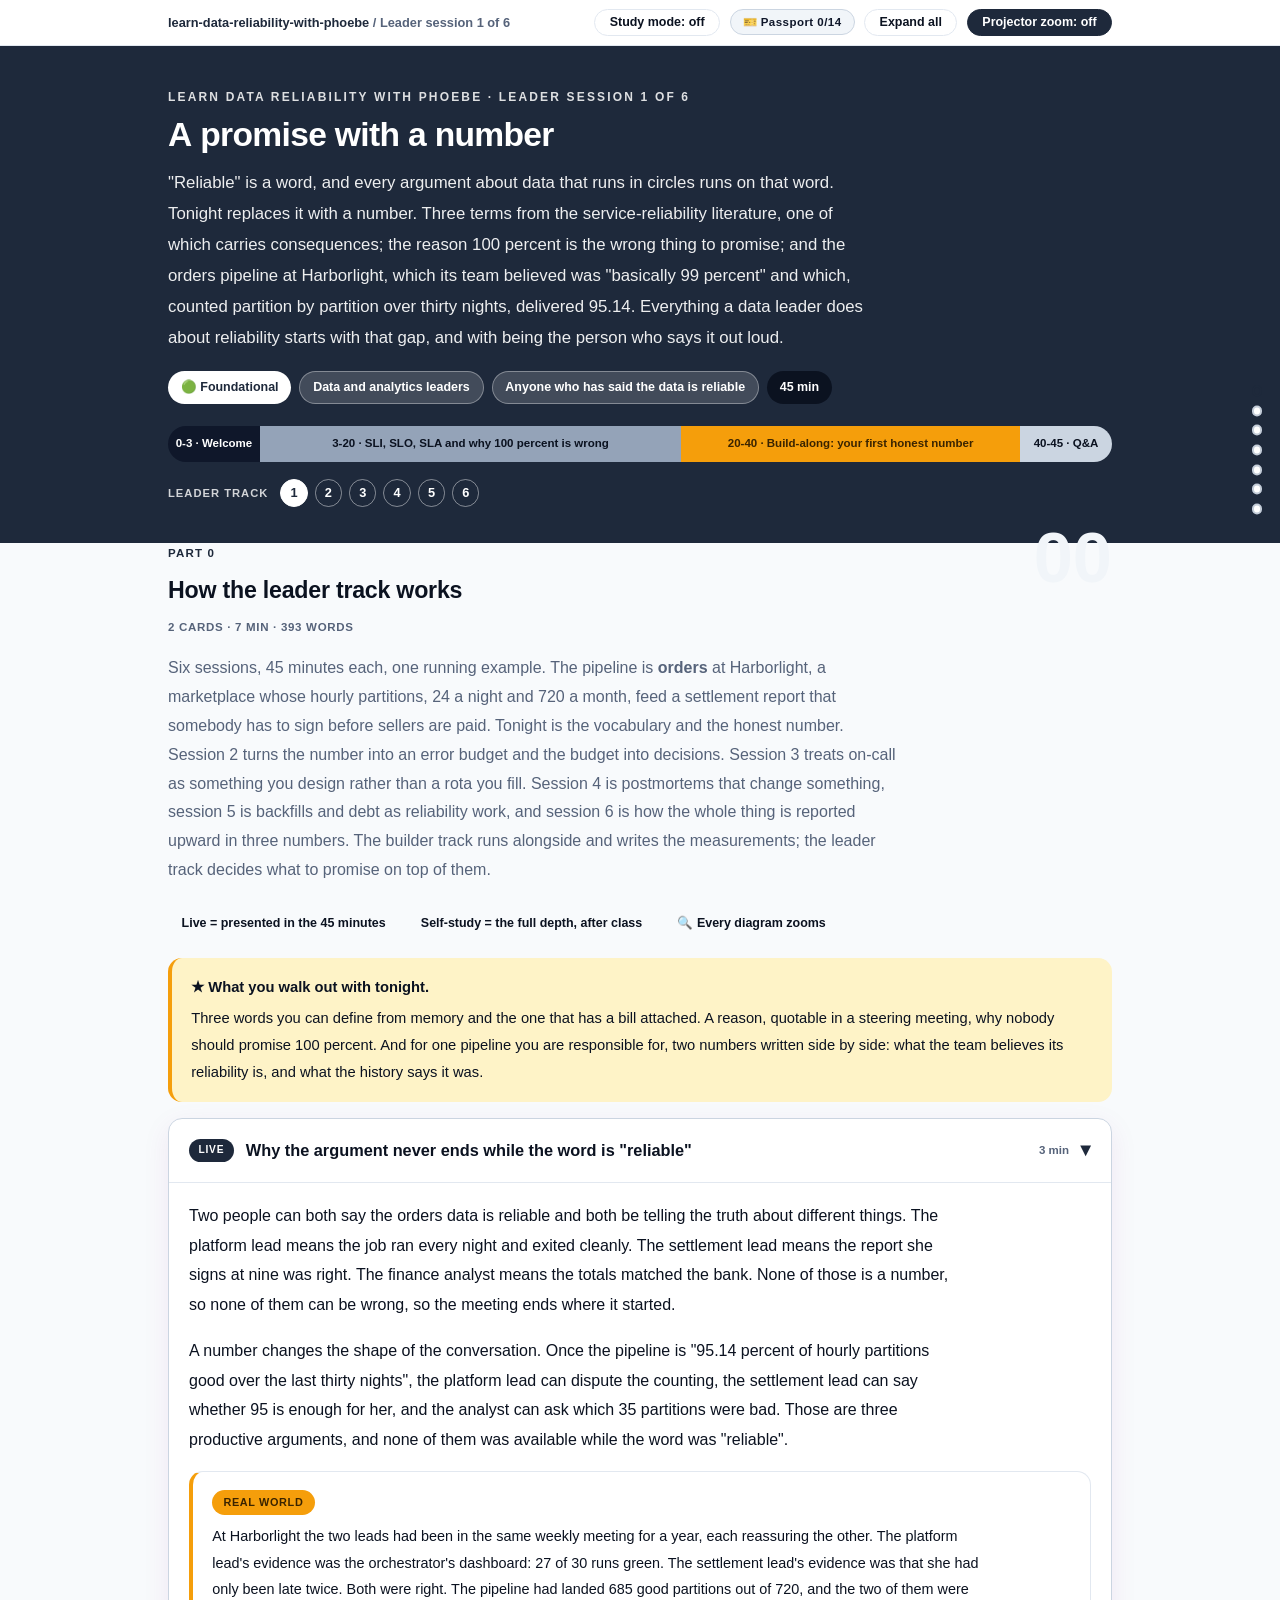
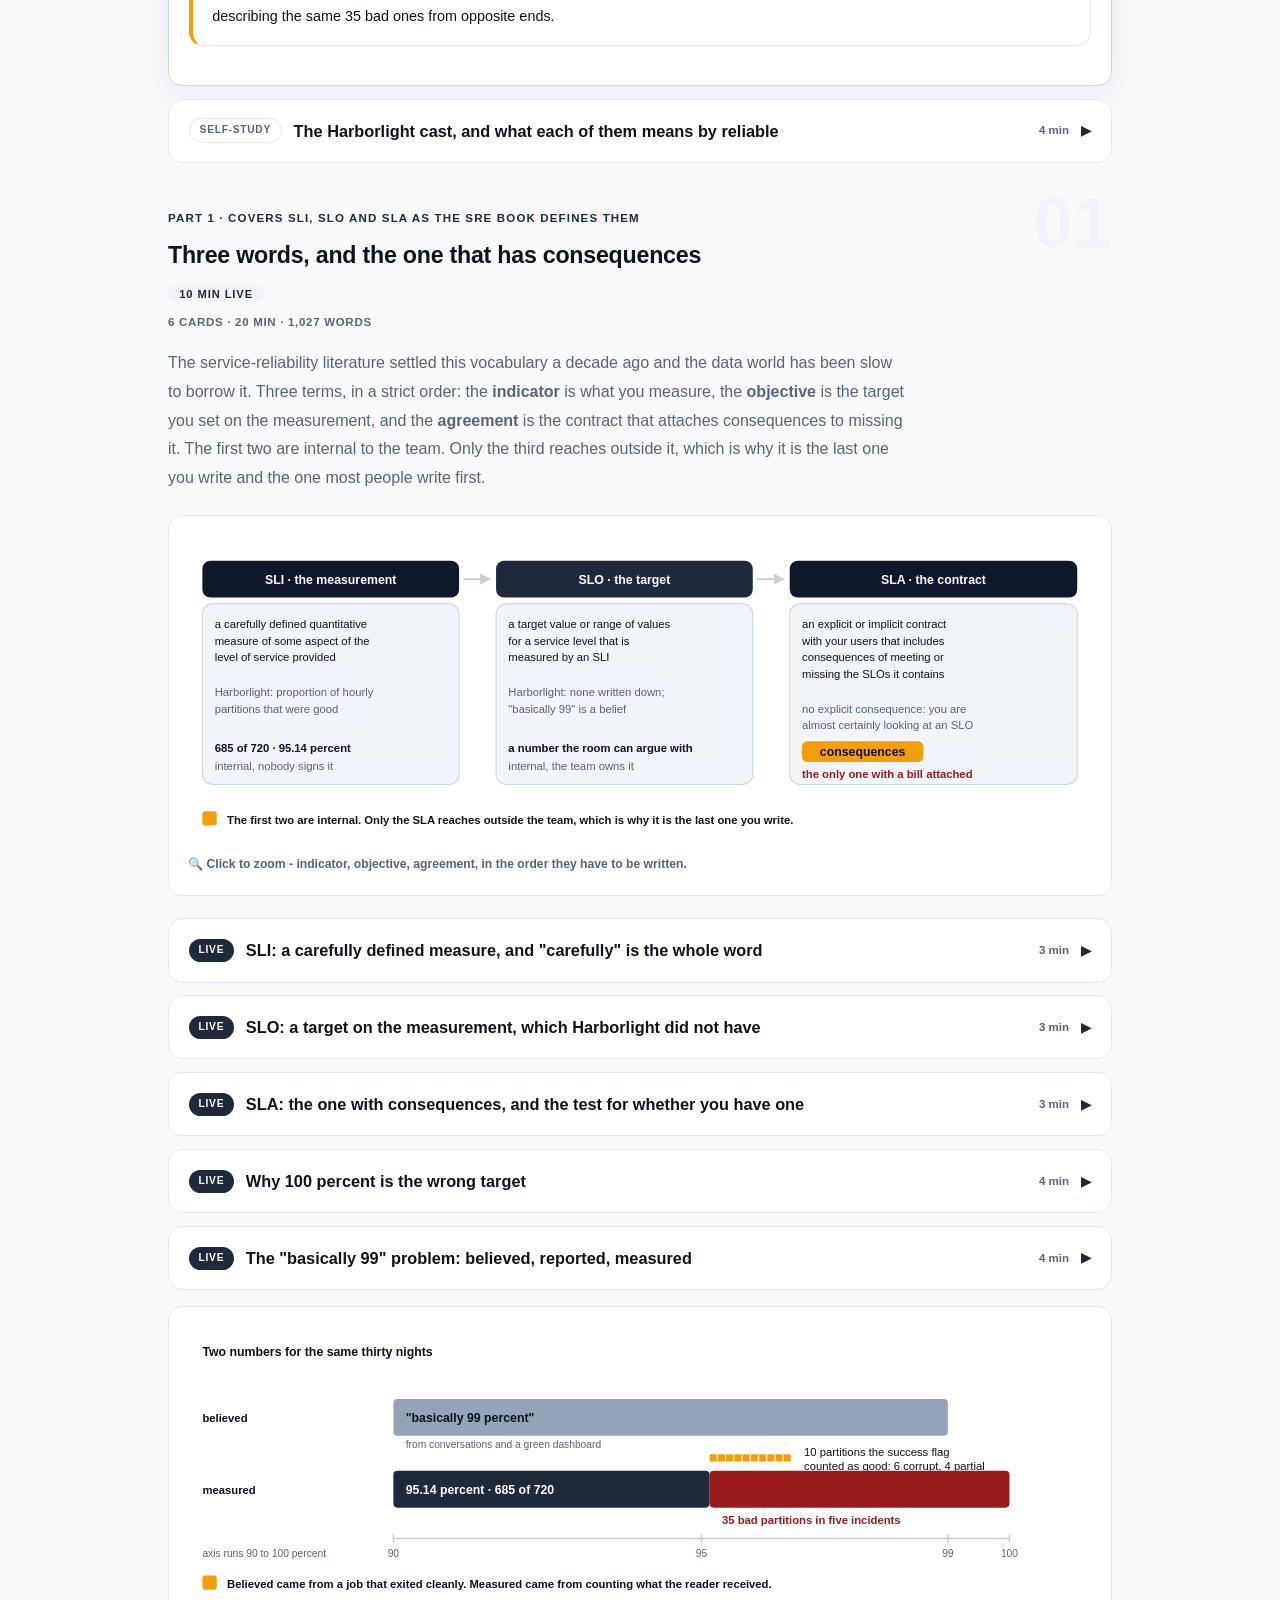
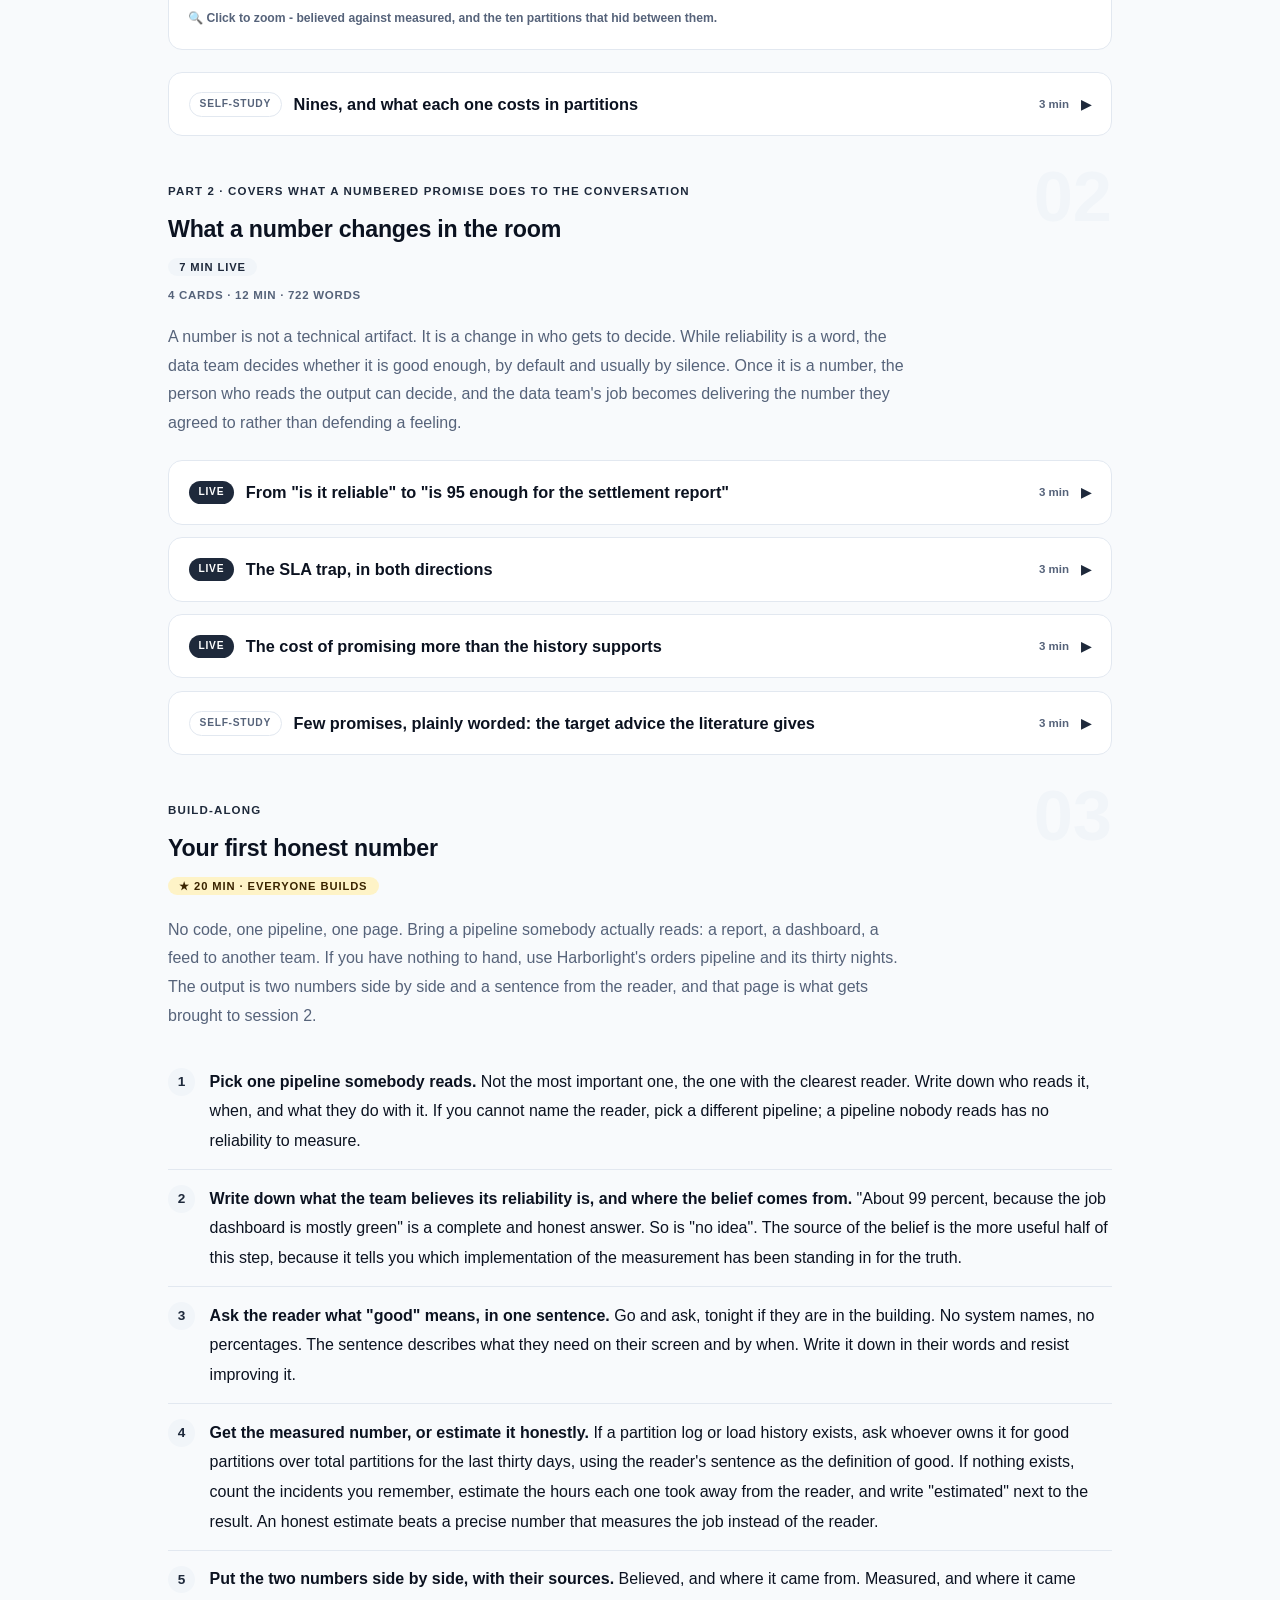
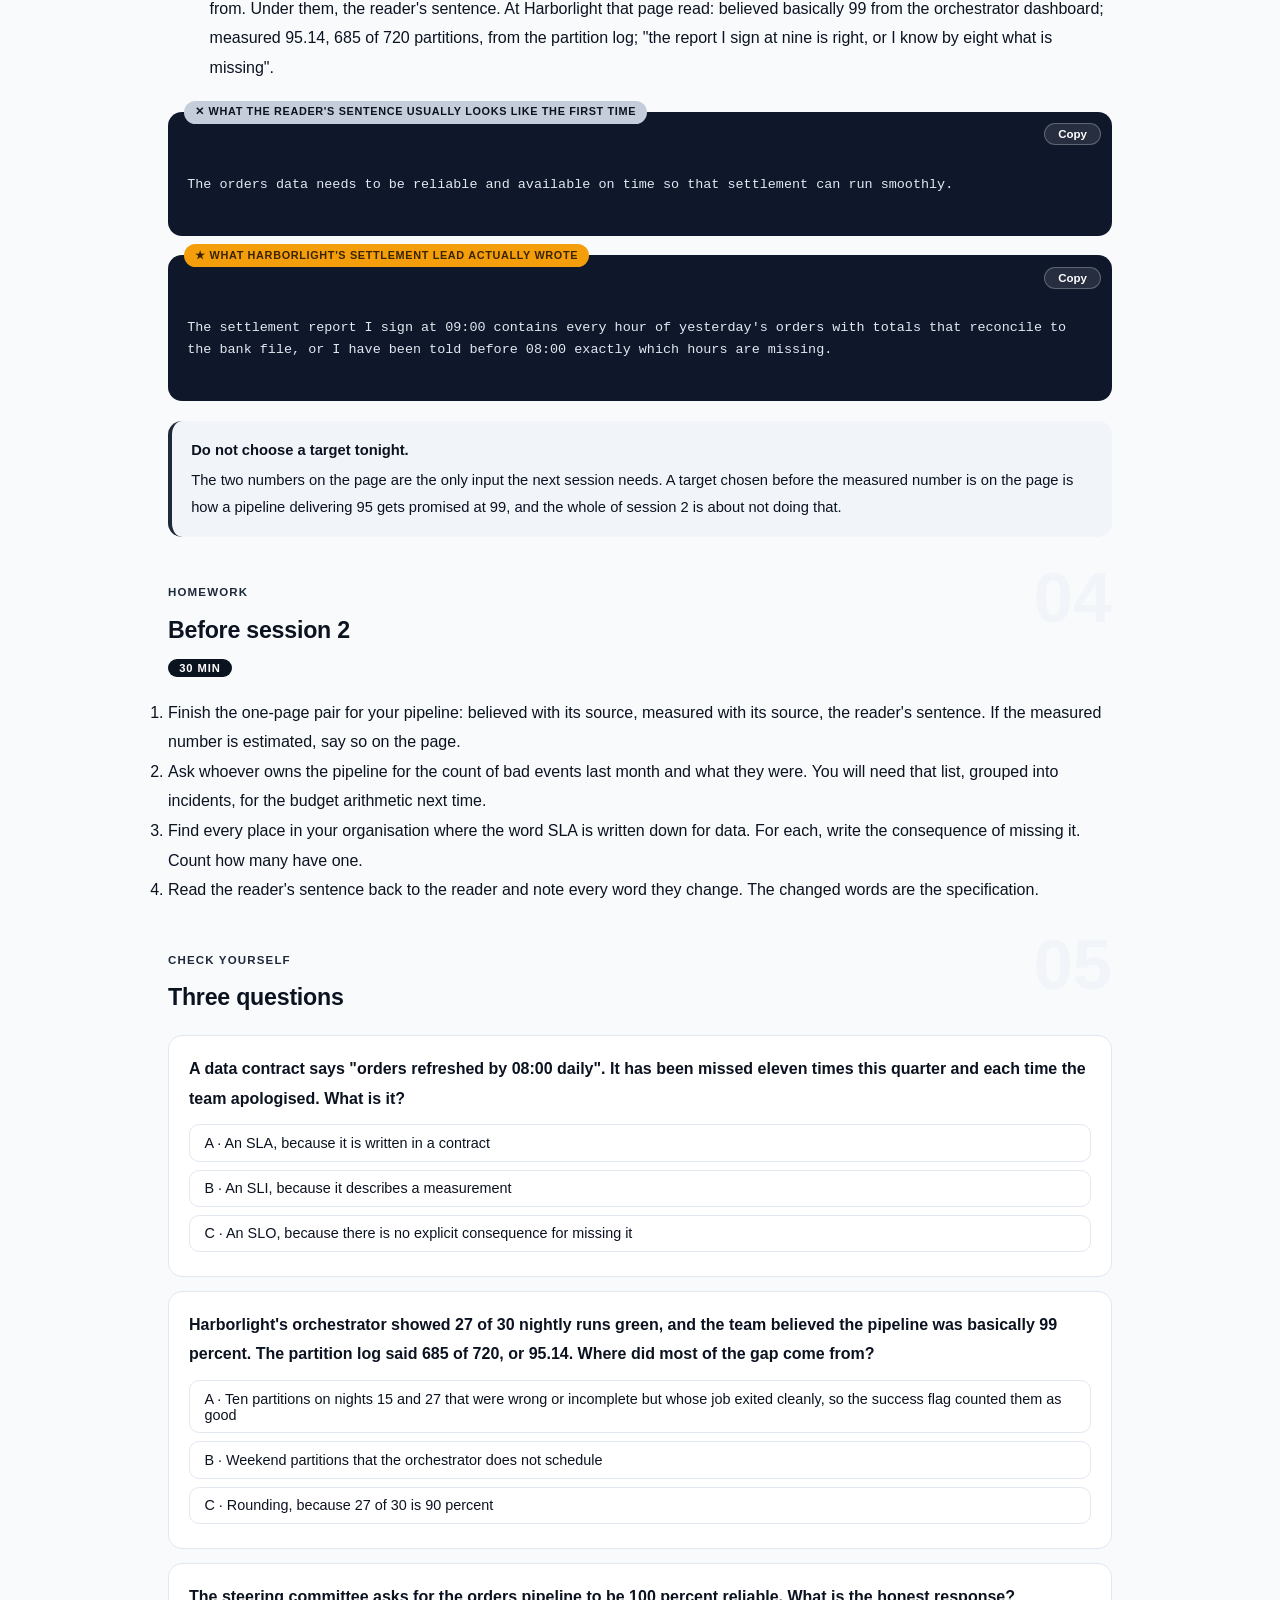
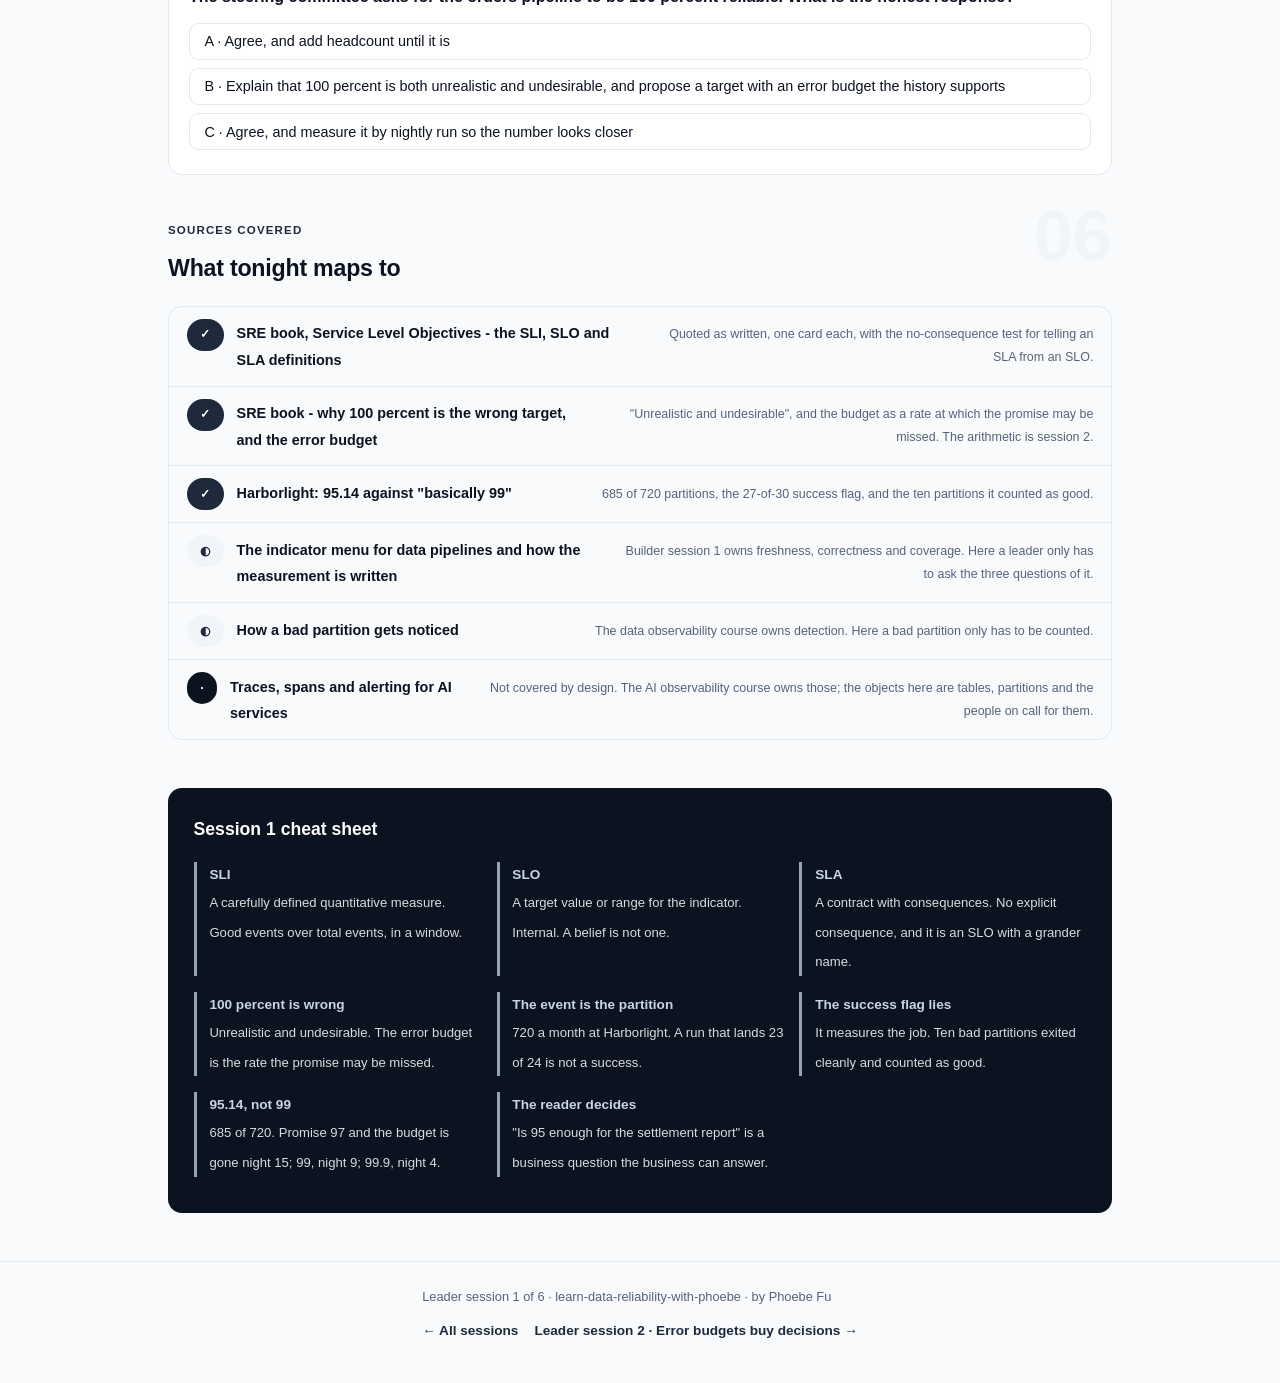
==== commit b88a875c: "Fix the footer session nav, which rendered at 0x0 .pagenav is also the fixed side-dot strip that app" ====
--- a/courses/a1-promise-with-a-number.html
+++ b/courses/a1-promise-with-a-number.html
@@ -19,7 +19,7 @@
 <meta name="twitter:image" content="https://phoebefu6.github.io/learn-data-reliability-with-phoebe/assets/og-cover.png">
 <!-- social:end -->
 <title>Leader session 1 · A promise with a number - learn data reliability with phoebe</title>
-<link rel="stylesheet" href="../assets/style.css?v=1">
+<link rel="stylesheet" href="../assets/style.css?v=2">
 </head>
 <body>
 
--- a/assets/style.css
+++ b/assets/style.css
@@ -1411,3 +1411,23 @@
 .rb-lg i.rb-c-page { background: var(--amber); }
 .rb-lg i.rb-c-out { background: #FEF2F2; border: 1px solid #991B1B; }
 .rb-notes { display: grid; gap: .6rem; }
+
+/* ---------- footer session nav ----------
+   .pagenav is also the fixed side-dot strip app.js builds, and that strip is
+   hidden below 74rem. The footer reuses the class, so without these overrides
+   the prev/next links render at 0x0 on every screen under 1184px. */
+.pagefoot .pagenav {
+  display: flex;
+  position: static; transform: none; right: auto; top: auto; z-index: auto;
+  flex-direction: row; align-items: center; justify-content: space-between;
+  gap: 1rem; flex-wrap: wrap; margin-top: .6rem;
+}
+.pagefoot .pagenav a {
+  width: auto; height: auto; border: 0; background: none; border-radius: 0;
+  display: inline; font-size: .85rem; font-weight: 700; color: var(--indigo);
+  text-decoration: none;
+}
+.pagefoot .pagenav a:hover { transform: none; text-decoration: underline; border-color: transparent; }
+.pagefoot .pagenav a.active { background: none; }
+.pagefoot .pagenav a .nlabel { display: none; }
+@media (max-width: 74rem) { .pagefoot .pagenav { display: flex; } }
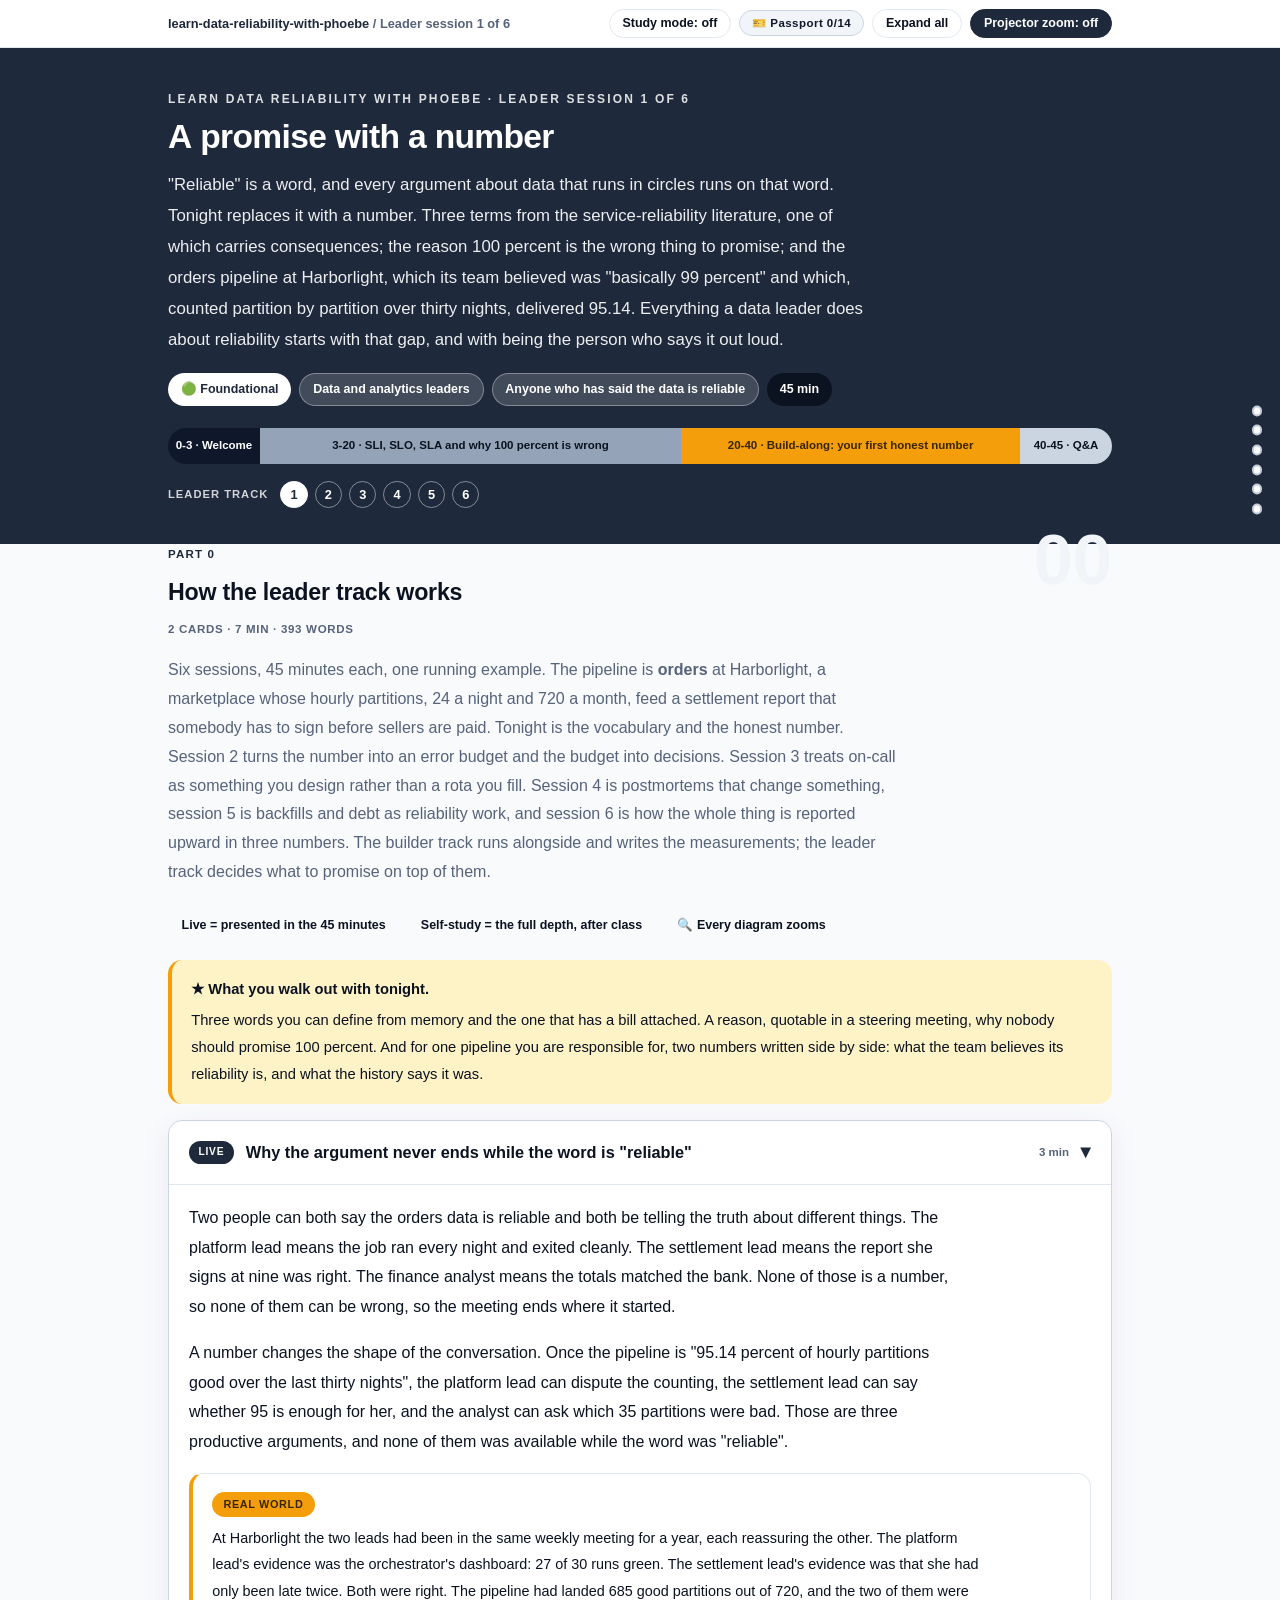
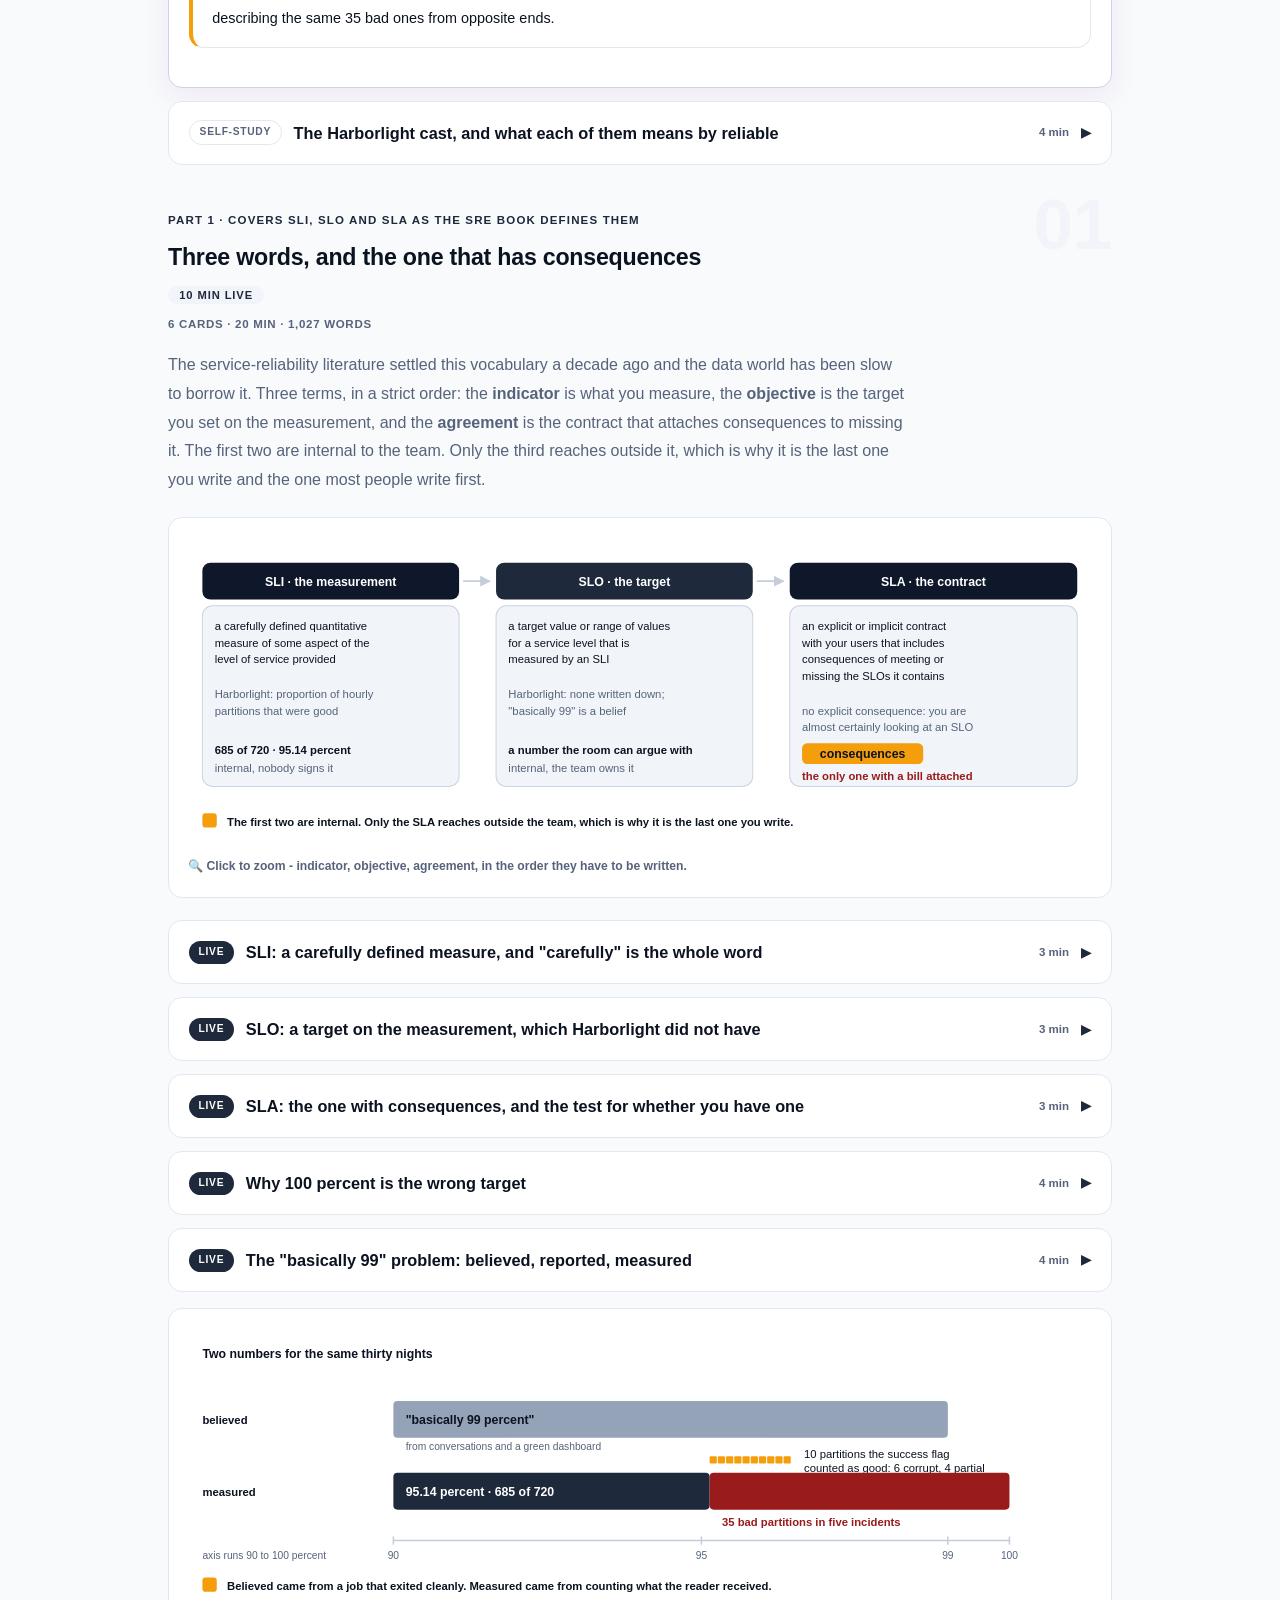
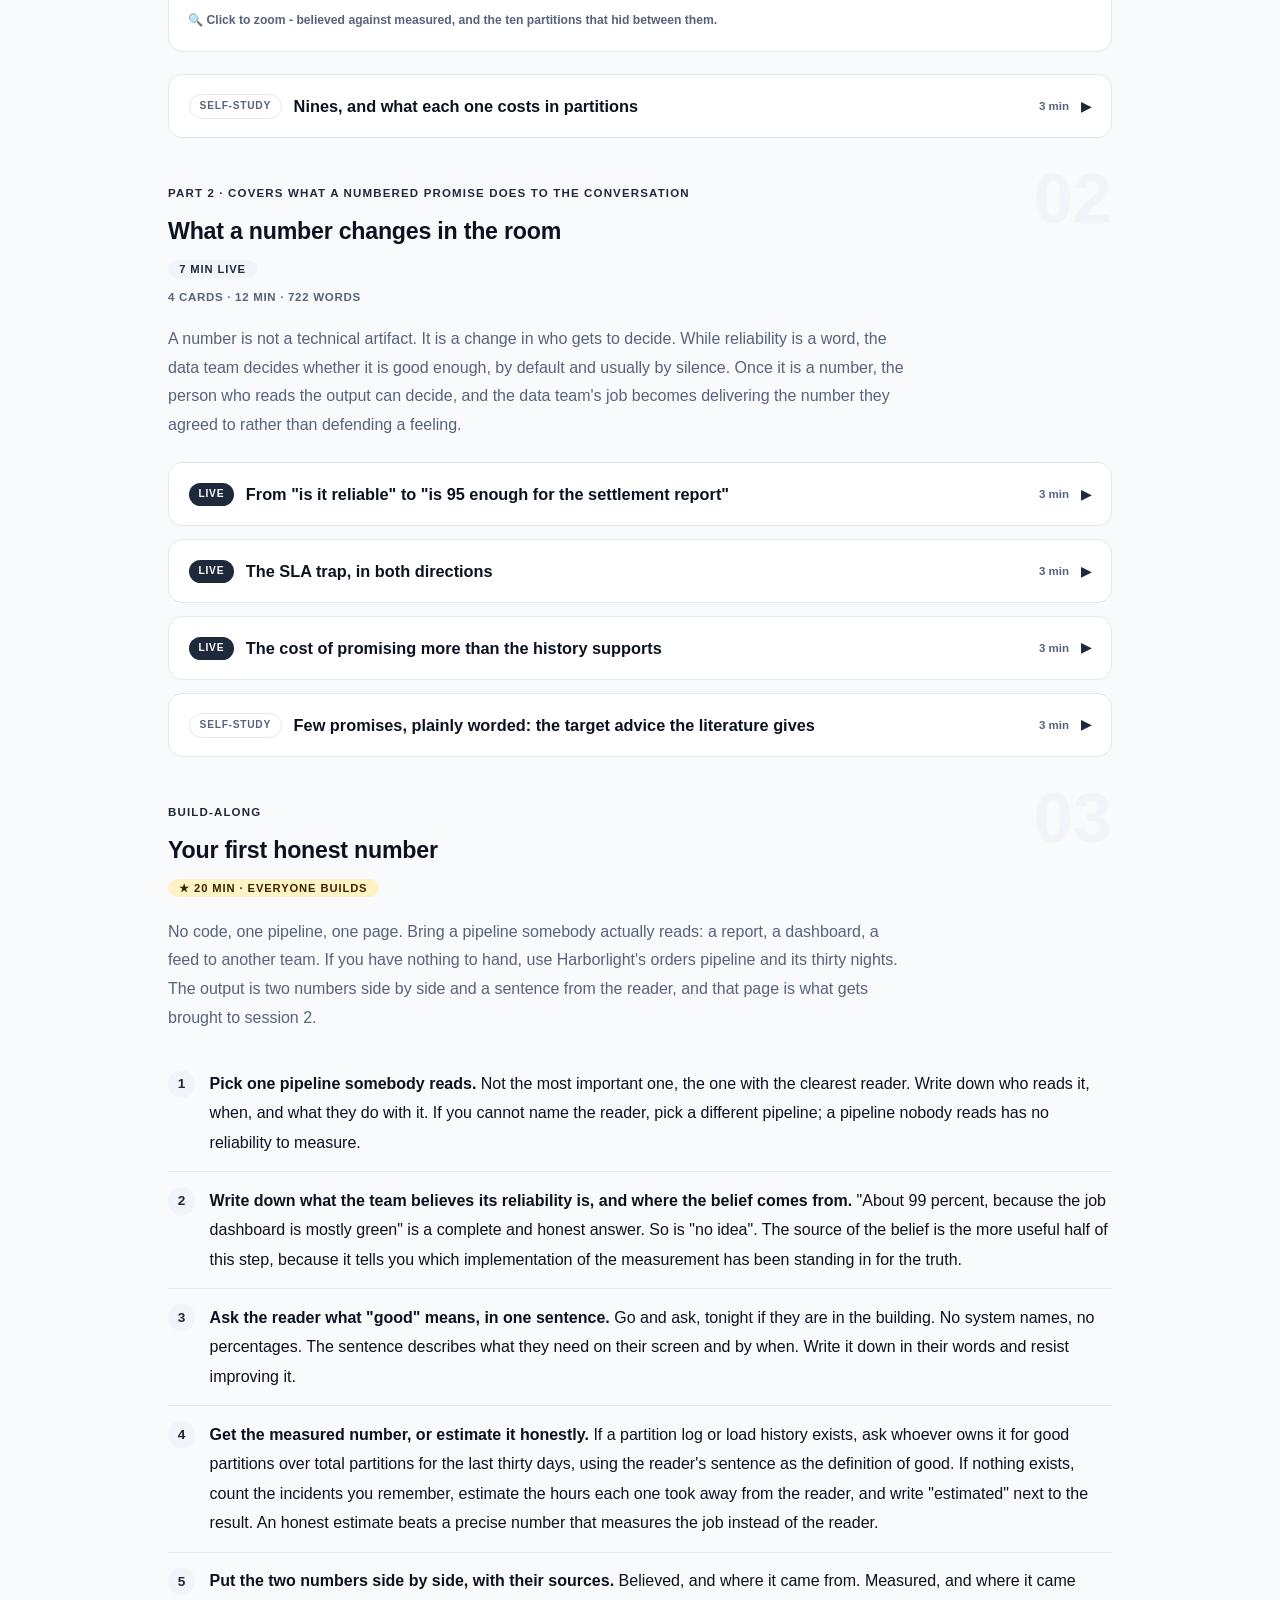
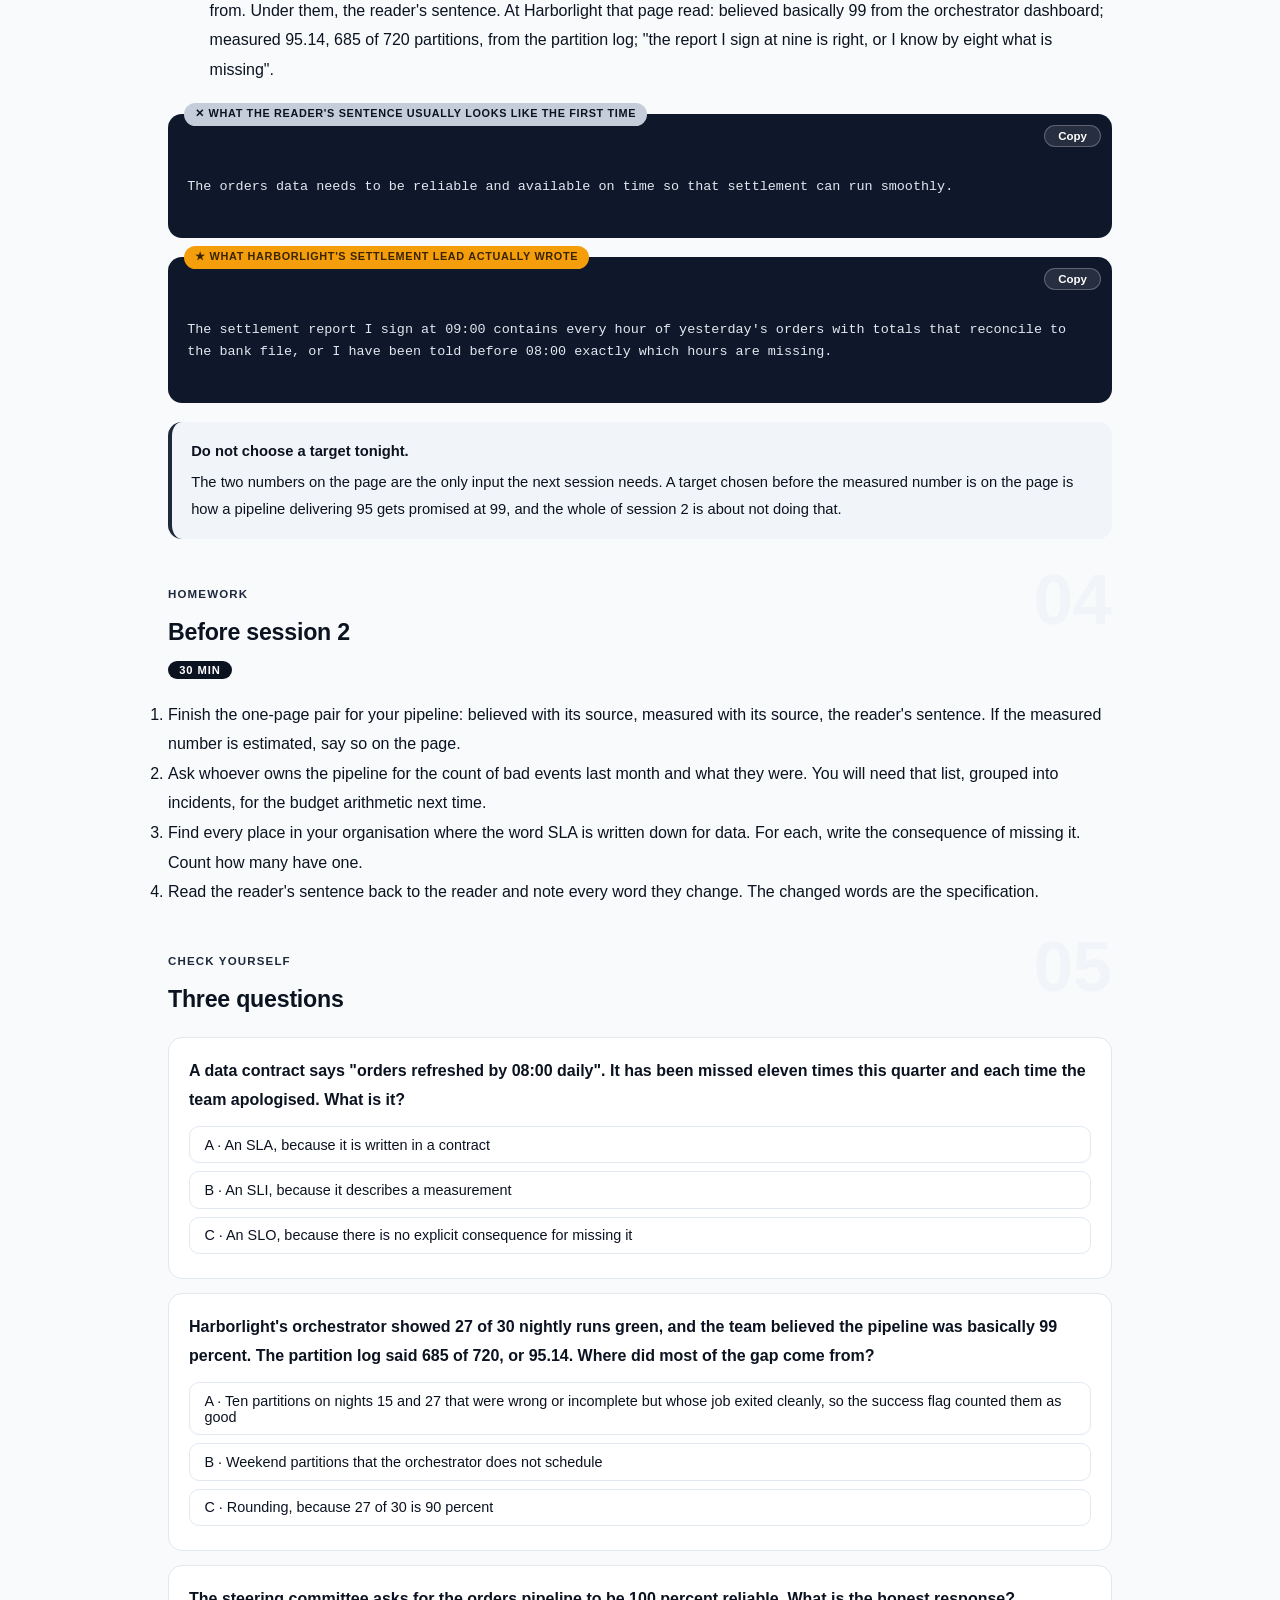
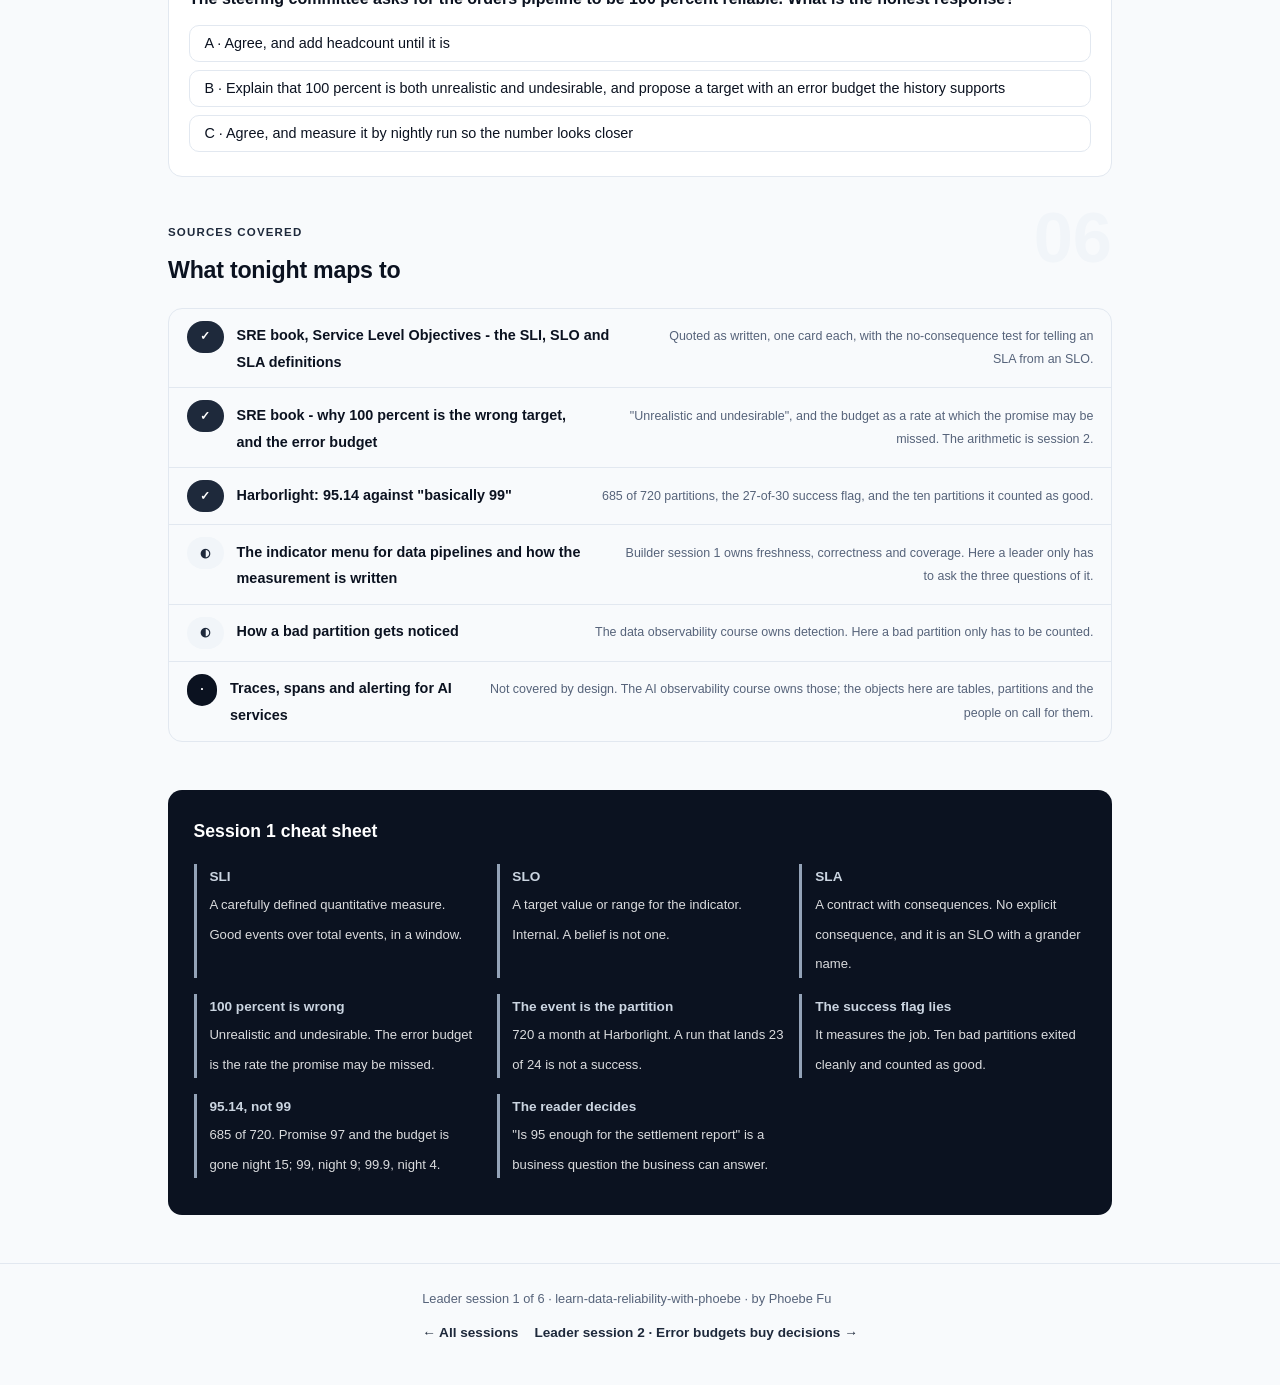
==== commit 880bdbbd: "Layout: code boxes stack under step text; toolbar is one row Shared-template defect, live estate-wid" ====
--- a/courses/a1-promise-with-a-number.html
+++ b/courses/a1-promise-with-a-number.html
@@ -19,7 +19,7 @@
 <meta name="twitter:image" content="https://phoebefu6.github.io/learn-data-reliability-with-phoebe/assets/og-cover.png">
 <!-- social:end -->
 <title>Leader session 1 · A promise with a number - learn data reliability with phoebe</title>
-<link rel="stylesheet" href="../assets/style.css?v=2">
+<link rel="stylesheet" href="../assets/style.css?v=4">
 </head>
 <body>
 
--- a/assets/style.css
+++ b/assets/style.css
@@ -86,8 +86,9 @@
   border-bottom: 1px solid var(--hairline);
   padding: .55rem 0;
 }
-.toolbar .wrap { display: flex; align-items: center; gap: .6rem; }
-.toolbar .crumb { font-size: .8rem; color: var(--muted); font-weight: 600; margin-right: auto; }
+.toolbar .wrap { display: flex; align-items: center; gap: .5rem; flex-wrap: nowrap; }
+.toolbar .crumb { font-size: .8rem; color: var(--muted); font-weight: 600; margin-right: auto; min-width: 0; white-space: nowrap; overflow: hidden; text-overflow: ellipsis; }
+.toolbar .btn { white-space: nowrap; flex: none; padding: .38rem .8rem; font-size: .78rem; line-height: 1.2; }
 .toolbar .crumb a { color: var(--indigo); text-decoration: none; }
 .btn {
   border: 1px solid var(--hairline);
@@ -287,11 +288,15 @@
 /* ---------- demo steps ---------- */
 .steps { counter-reset: step; margin: .6rem 0 1rem; }
 .step {
-  display: flex;
-  gap: .9rem;
+  display: grid;
+  grid-template-columns: max-content minmax(0, 1fr);
+  column-gap: .9rem;
+  row-gap: .2rem;
   padding: .85rem 0;
   border-bottom: .5px solid var(--hairline);
 }
+.step > * { grid-column: 2; min-width: 0; }
+.step > .prompt-box { margin: .8rem 0 .4rem; }
 .step:last-child { border-bottom: none; }
 .step::before {
   counter-increment: step;
@@ -795,7 +800,10 @@
   /* 44px tap targets */
   details.card summary { min-height: 44px; }
   .qopt { min-height: 44px; display: flex; align-items: center; padding: .7rem .9rem; }
-  .toolbar .btn, .pagefoot a { min-height: 44px; display: inline-flex; align-items: center; }
+  .toolbar .btn, .pagefoot a { min-height: 44px; display: inline-flex; align-items: center; justify-content: center; }
+  .toolbar .crumb, .toolbar #zoom-toggle { display: none; }
+  .toolbar .btn { flex: 1 1 0; padding: .3rem .4rem; font-size: .72rem; }
+  table.clean { display: block; overflow-x: auto; -webkit-overflow-scrolling: touch; }
 }
 
 @media (max-width: 640px) {
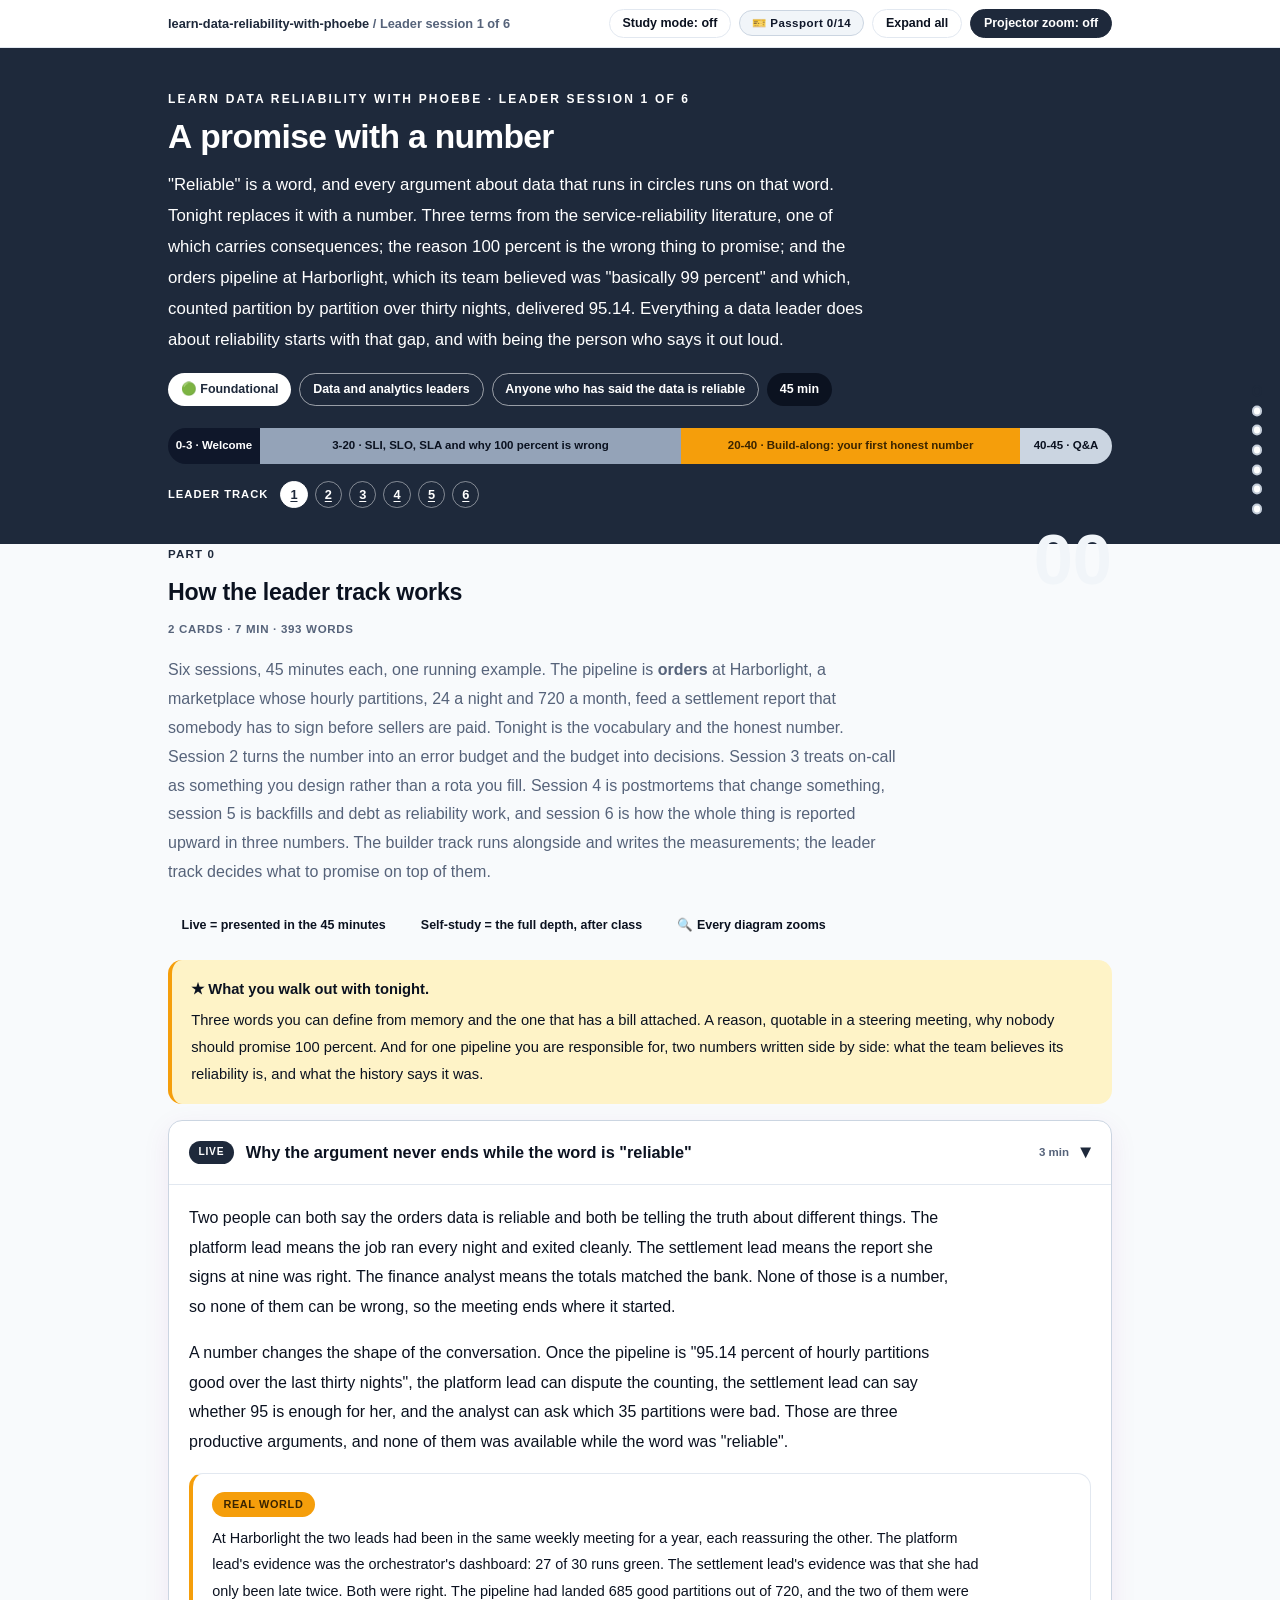
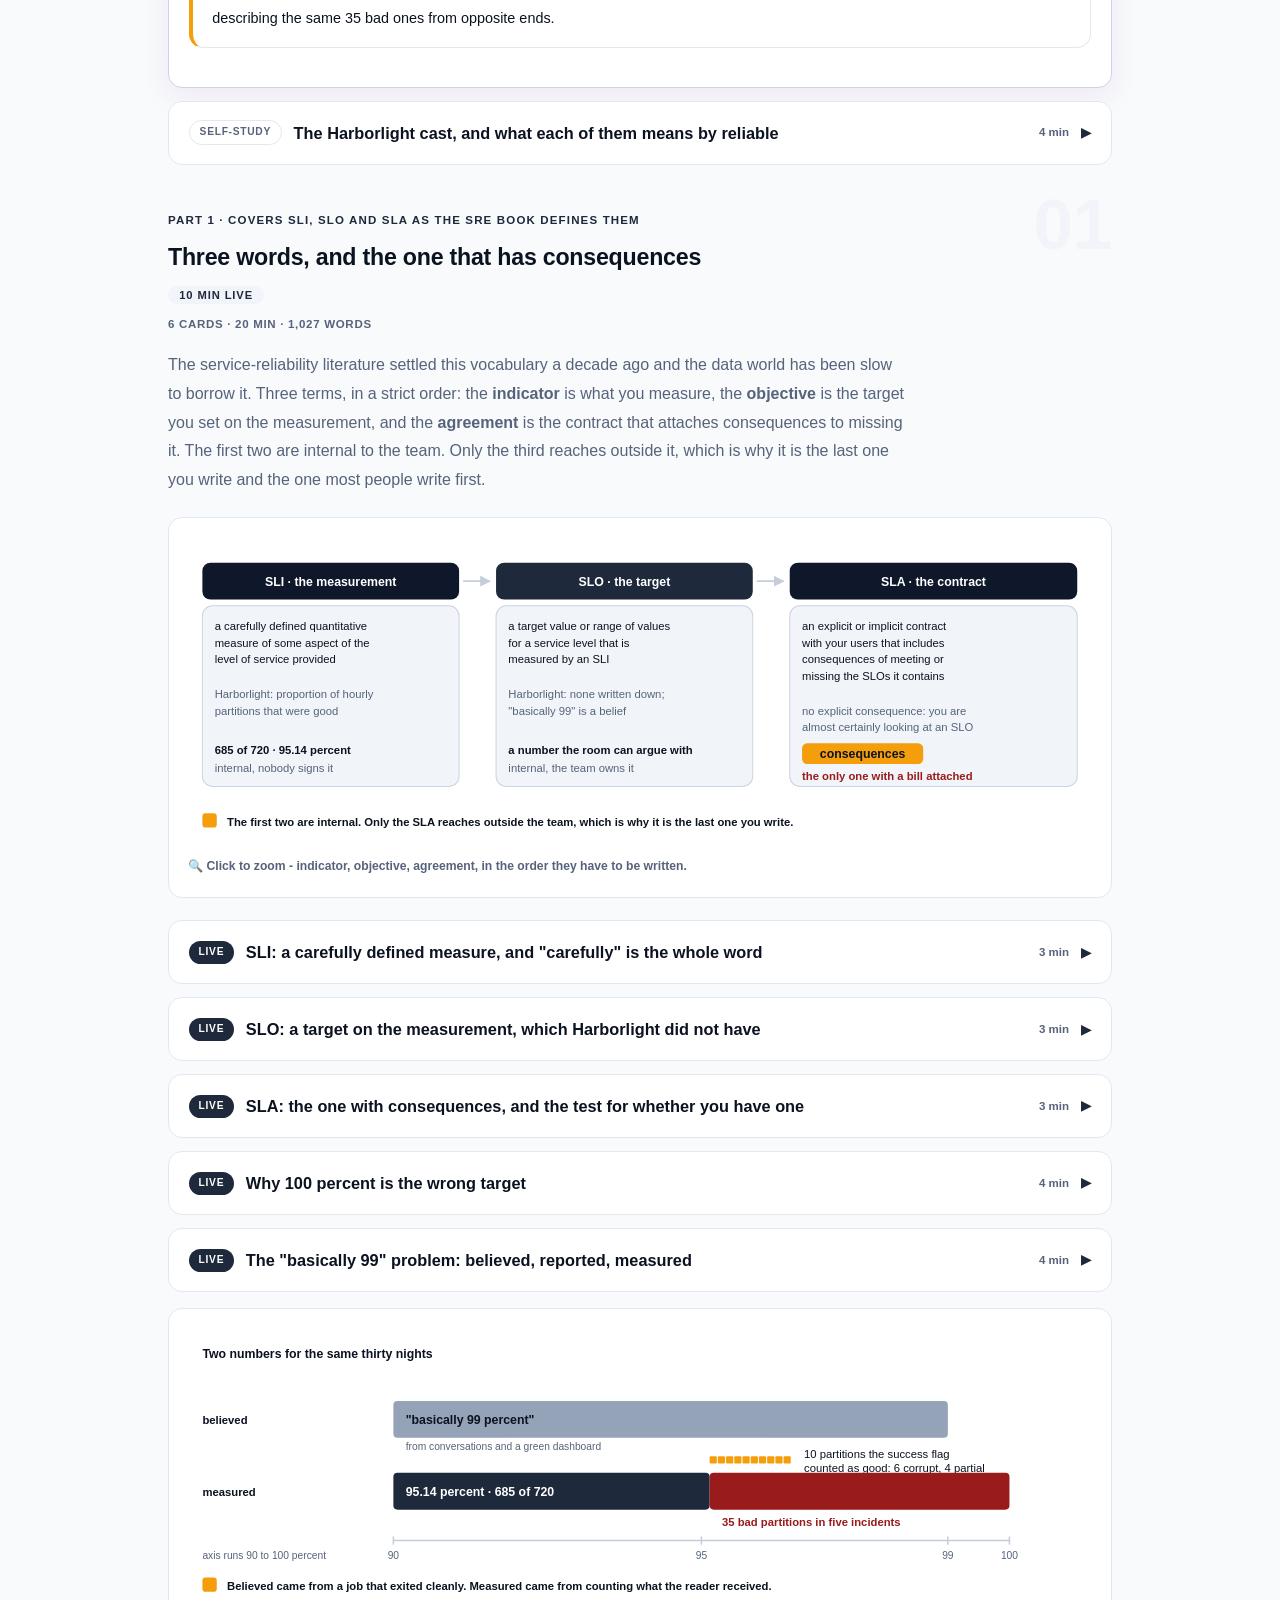
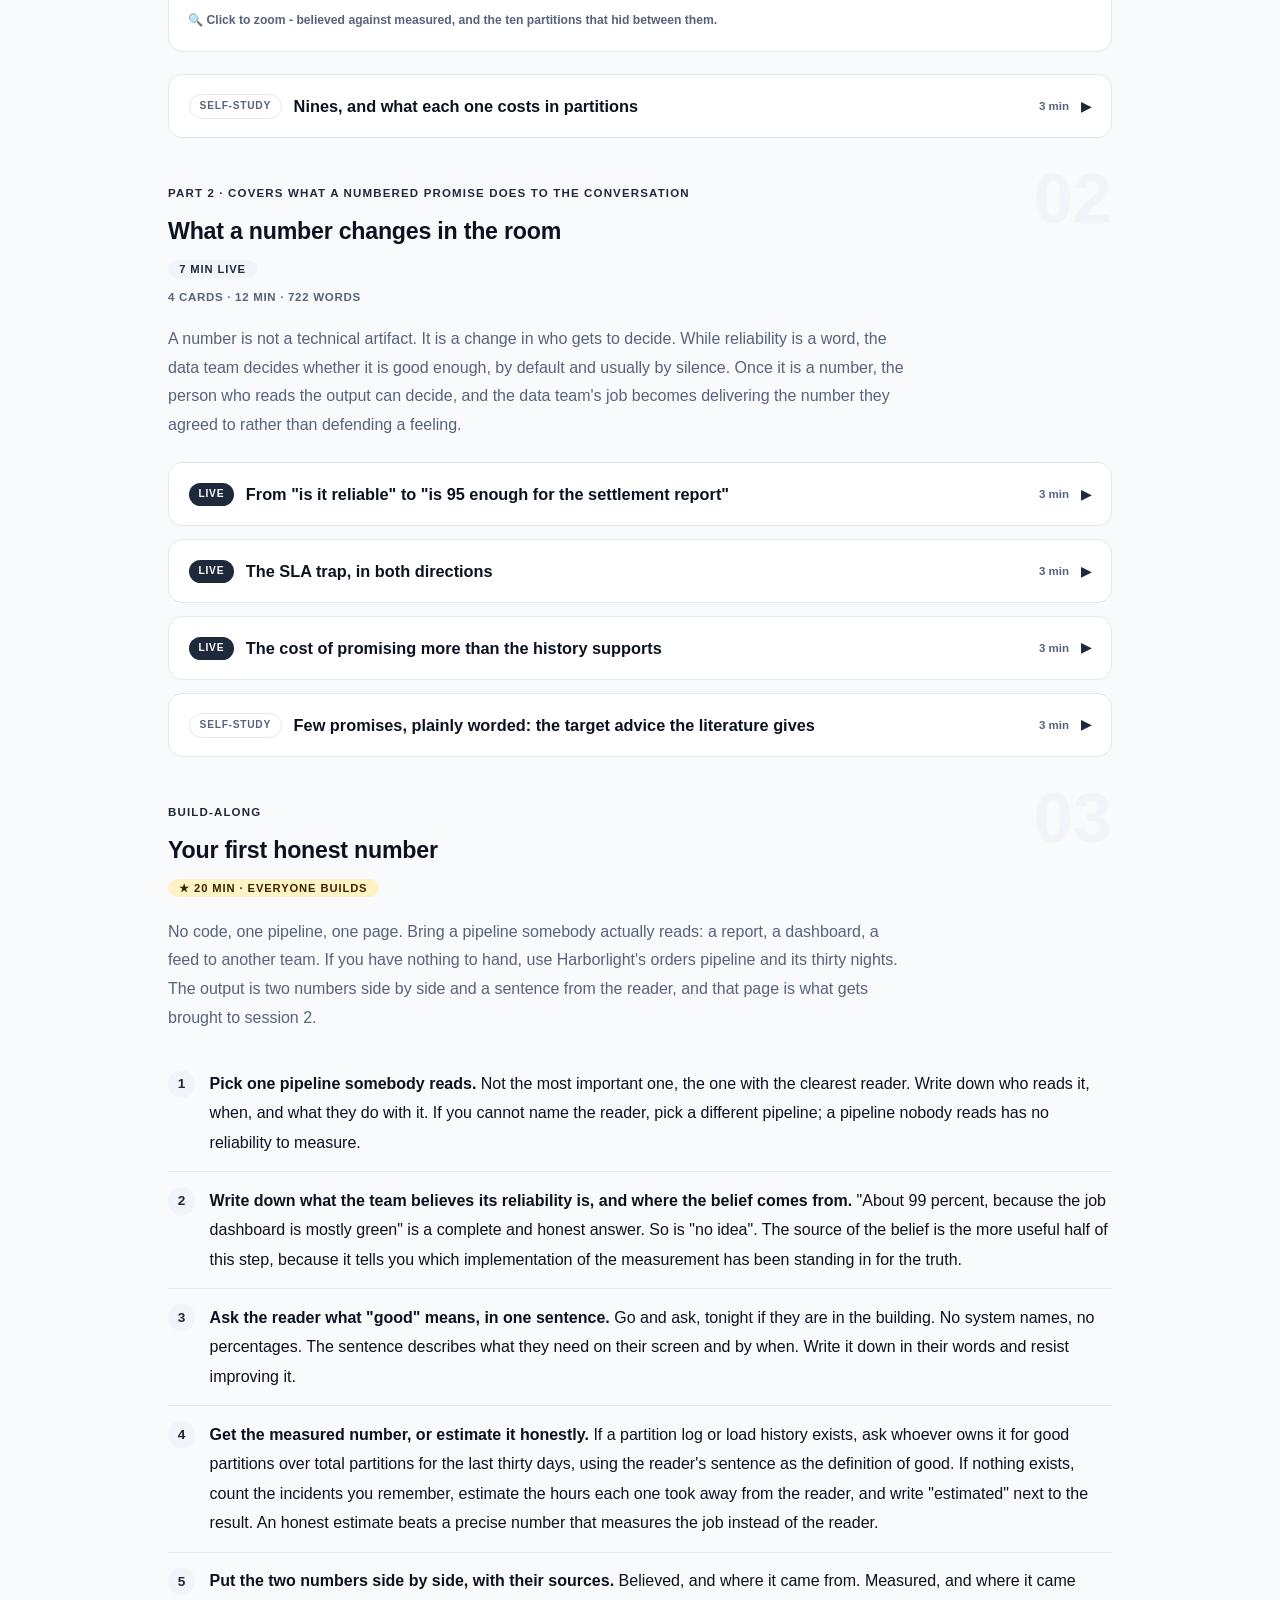
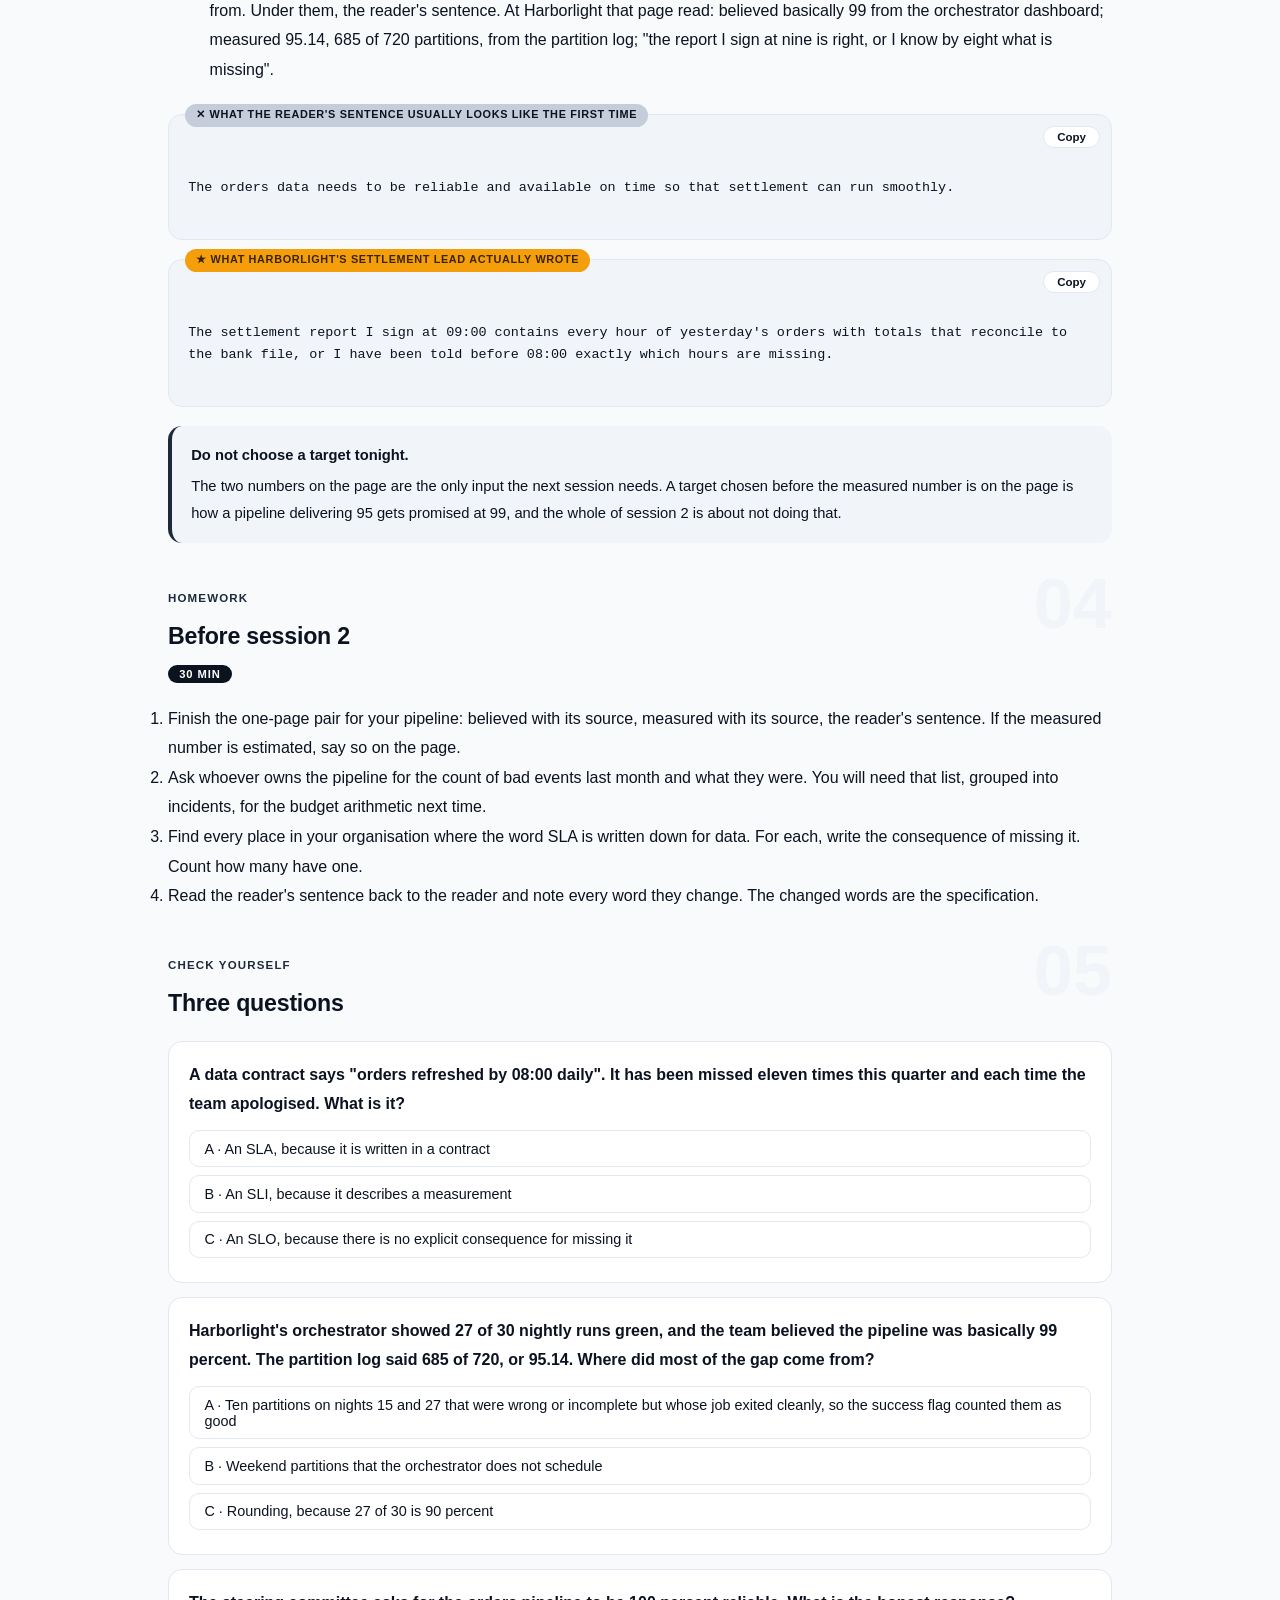
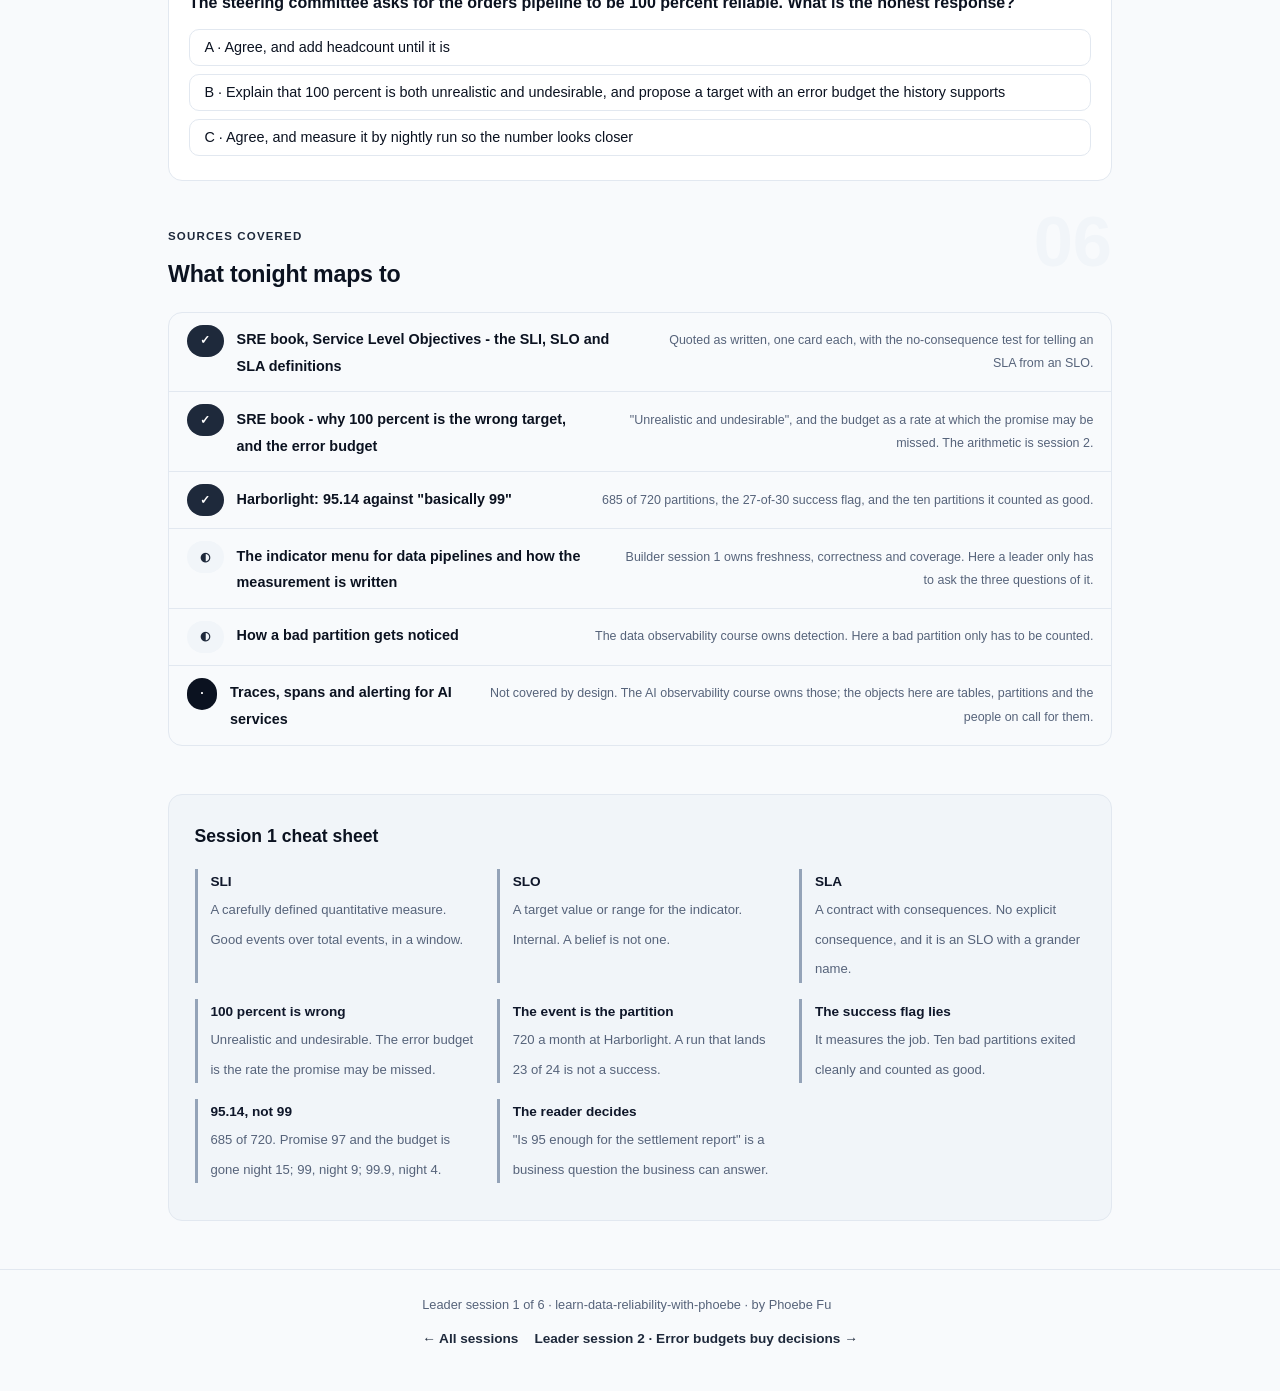
==== commit d4a0a9e9: "Light surfaces everywhere: lightbox, cheat panel, code boxes; contrast and phone-width fixes Every d" ====
--- a/courses/a1-promise-with-a-number.html
+++ b/courses/a1-promise-with-a-number.html
@@ -19,7 +19,7 @@
 <meta name="twitter:image" content="https://phoebefu6.github.io/learn-data-reliability-with-phoebe/assets/og-cover.png">
 <!-- social:end -->
 <title>Leader session 1 · A promise with a number - learn data reliability with phoebe</title>
-<link rel="stylesheet" href="../assets/style.css?v=4">
+<link rel="stylesheet" href="../assets/style.css?v=21">
 </head>
 <body>
 
@@ -510,6 +510,6 @@
   </div>
 </footer>
 
-<script src="../assets/app.js?v=1"></script>
+<script src="../assets/app.js?v=21"></script>
 </body>
 </html>
--- a/assets/style.css
+++ b/assets/style.css
@@ -3,6 +3,8 @@
    (CSS var names still read --indigo/--amber; they hold SQL-blue values.) */
 
 :root {
+  --faint-text: #566B86;
+  --fill-solid: #9E6506;
   --indigo: #1E293B;
   --indigo-deep: #0F172A;
   --indigo-mid: #94A3B8;
@@ -16,8 +18,8 @@
   --amber-ink: #3A2400;
   --amber-50: #FEF3C7;
   --paper: #F8FAFC;
-  --code-bg: #0F172A;
-  --code-ink: #E2E8F0;
+  --code-bg: #F1F5F9;
+  --code-ink: #0B1220;
   --radius: 14px;
 }
 
@@ -47,7 +49,7 @@
   font-size: .75rem;
   letter-spacing: .18em;
   text-transform: uppercase;
-  opacity: .85;
+  opacity: 1;
   font-weight: 600;
 }
 .masthead h1 {
@@ -58,7 +60,7 @@
   letter-spacing: -.02em;
 }
 .masthead h1 .accent { color: inherit; }
-.masthead .sub { font-size: 1.05rem; opacity: .92; max-width: 44rem; }
+.masthead .sub { font-size: 1.05rem; opacity: 1; max-width: 44rem; }
 
 .chip-row { display: flex; flex-wrap: wrap; gap: .5rem; margin-top: 1.1rem; }
 .chip {
@@ -72,7 +74,7 @@
   white-space: nowrap;
 }
 .chip.level { background: #fff; color: var(--indigo); }
-.chip.audience { background: rgba(255,255,255,.16); color: #fff; border: 1px solid rgba(255,255,255,.35); }
+.chip.audience { background: rgba(255,255,255,.08); color: #fff; border: 1px solid rgba(255,255,255,.35); }
 .chip.time { background: var(--ink); color: #fff; font-variant-numeric: tabular-nums; }
 
 
@@ -209,7 +211,7 @@
 .pill.light { background: var(--indigo-50); color: var(--indigo); }
 .pill.inkpill { background: var(--ink); color: #fff; }
 .pill.amber, .pill.peach { background: var(--amber); color: var(--amber-ink); }
-.pill.bare { color: var(--faint); }
+.pill.bare { color: var(--muted); }
 
 /* ---------- 4D grid ---------- */
 .grid-2 { display: grid; grid-template-columns: repeat(auto-fit, minmax(15rem, 1fr)); gap: .8rem; margin: .5rem 0 1rem; }
@@ -238,10 +240,11 @@
 table.clean td:first-child { font-weight: 600; }
 
 /* ---------- prompt boxes ---------- */
-.prompt-box {
+.prompt-box{
   position: relative;
-  background: var(--code-bg);
-  color: var(--code-ink);
+  background: #F1F5F9;
+  border: 1px solid #E2E8F0;
+  color: #0B1220;
   border-radius: var(--radius);
   padding: 1.1rem 1.2rem;
   margin: 1rem 0 1.2rem;
@@ -251,12 +254,12 @@
   white-space: pre-wrap;
   word-break: break-word;
 }
-.prompt-box .label {
+.prompt-box .label{
   position: absolute;
   top: -0.7rem;
   left: 1rem;
-  background: var(--indigo);
-  color: #fff;
+  background: #1E293B;
+  color: #FFFFFF;
   font-family: "Inter", -apple-system, sans-serif;
   font-size: .68rem;
   font-weight: 700;
@@ -267,13 +270,13 @@
 }
 .prompt-box.bad .label { background: var(--faint); color: var(--ink); }
 .prompt-box.good .label { background: var(--amber); color: var(--amber-ink); }
-.copy-btn {
+.copy-btn{
   position: absolute;
   top: .7rem;
   right: .7rem;
-  background: rgba(255,255,255,.1);
-  border: 1px solid rgba(255,255,255,.25);
-  color: #fff;
+  background: #FFFFFF;
+  border: 1px solid #E2E8F0;
+  color: #0B1220;
   border-radius: 999px;
   padding: .25rem .8rem;
   font-size: .72rem;
@@ -282,7 +285,7 @@
   font-family: "Inter", -apple-system, sans-serif;
   transition: background .15s ease;
 }
-.copy-btn:hover { background: rgba(255,255,255,.22); }
+.copy-btn:hover { background: #E2E8F0; }
 .copy-btn.copied { background: var(--amber); border-color: var(--amber); color: var(--amber-ink); }
 
 /* ---------- demo steps ---------- */
@@ -372,11 +375,11 @@
   gap: .4rem;
 }
 
-.lightbox {
+.lightbox{
   position: fixed;
   inset: 0;
   z-index: 100;
-  background: rgba(17,24,39,.9);
+  background: rgba(248,250,252,.97);
   display: none;
   align-items: center;
   justify-content: center;
@@ -384,8 +387,10 @@
   cursor: zoom-out;
 }
 .lightbox.open { display: flex; }
-.lightbox .inner {
+.lightbox .inner{
   background: #fff;
+  border: 1px solid #E2E8F0;
+  box-shadow: 0 10px 40px rgba(11,18,32,.14);
   border-radius: var(--radius);
   padding: 2rem;
   max-width: 94vw;
@@ -393,13 +398,12 @@
   overflow: auto;
 }
 .lightbox .inner svg, .lightbox .inner img { width: min(88vw, 70rem); height: auto; }
-.lightbox .close-hint {
+.lightbox .close-hint{
   position: fixed;
   top: 1rem; right: 1.4rem;
-  color: #fff;
+  color: #0B1220;
   font-size: .8rem;
   font-weight: 600;
-  opacity: .8;
 }
 
 /* ---------- courses covered ---------- */
@@ -418,19 +422,20 @@
 .covered-row .note { margin-left: auto; color: var(--muted); font-size: .78rem; text-align: right; }
 
 /* ---------- cheat sheet footer ---------- */
-.cheat {
-  background: var(--ink);
-  color: #fff;
+.cheat{
+  background: #F1F5F9;
+  border: 1px solid #E2E8F0;
+  color: #0B1220;
   border-radius: var(--radius);
   padding: 1.6rem 1.6rem 1.3rem;
   margin-top: 3rem;
 }
 .cheat h3 { font-size: 1.1rem; margin-bottom: 1rem; }
-.cheat h3 span { color: var(--indigo-soft); }
+.cheat h3 span { color: #1E293B; }
 .cheat .grid-2 { gap: 1rem; }
 .cheat .cheat-item { border-left: 3px solid var(--indigo-mid); padding-left: .8rem; }
-.cheat .cheat-item b { display: block; font-size: .85rem; color: var(--indigo-soft); }
-.cheat .cheat-item span { font-size: .82rem; opacity: .85; }
+.cheat .cheat-item b { display: block; font-size: .85rem; color: #0F172A; }
+.cheat .cheat-item span { font-size: .82rem; color: #56637A; }
 
 footer.pagefoot {
   border-top: 1px solid var(--hairline);
@@ -525,7 +530,7 @@
   margin-top: 1.1rem;
   flex-wrap: wrap;
 }
-.journey .jlabel { font-size: .7rem; font-weight: 700; text-transform: uppercase; letter-spacing: .09em; opacity: .8; margin-right: .3rem; }
+.journey .jlabel { font-size: .7rem; font-weight: 700; text-transform: uppercase; letter-spacing: .09em; opacity: 1; margin-right: .3rem; }
 .journey a {
   width: 1.7rem; height: 1.7rem;
   border-radius: 999px;
@@ -1123,7 +1128,7 @@
   transition: all .18s ease;
 }
 .pp-stamp:hover { border-color: var(--indigo-soft); }
-.pp-stamp i { font-size: 1.3rem; font-style: normal; opacity: .35; }
+.pp-stamp i { font-size: 1.3rem; font-style: normal; opacity: 1; }
 .pp-stamp b { font: 800 0.7rem Inter, sans-serif; }
 .pp-stamp.got {
   border-style: solid; border-color: var(--indigo);
@@ -1187,7 +1192,7 @@
 .dh-track { display: flex; flex-wrap: wrap; gap: 3px; }
 .dh-cell { font: 700 0.66rem ui-monospace, Menlo, monospace; padding: 3px 6px; border-radius: 5px;
   background: var(--indigo-50); color: var(--indigo-deep); transition: all .1s linear; }
-.dh-cell.rest { background: var(--paper); color: var(--faint); }
+.dh-cell.rest { background: var(--paper); color: var(--faint-text); }
 .dh-cell.now { background: var(--amber); color: var(--amber-ink); transform: scale(1.18); }
 .dh-panel { border: 1px solid var(--hairline); border-radius: var(--radius); background: #fff; overflow: hidden; }
 .dh-phead { display: flex; align-items: center; gap: 10px; flex-wrap: wrap;
@@ -1337,7 +1342,7 @@
 .hb-findings li:last-child { border-bottom: 0; }
 .hb-sev { font-size: .68rem; font-weight: 800; border-radius: 999px; padding: .1rem .45rem; white-space: nowrap; }
 .hb-s4 { background: #991B1B; color: #fff; }
-.hb-s3 { background: #F59E0B; color: #fff; }
+.hb-s3 { background: var(--fill-solid); color: #fff; }
 .hb-s2 { background: var(--amber-50); color: var(--amber-ink); }
 .hb-s1 { background: var(--indigo-50); color: var(--indigo-deep); }
 .hb-findings .hb-src { font-size: .72rem; color: var(--muted); white-space: nowrap; }
@@ -1356,7 +1361,8 @@
 
 /* contract validator */
 .ct-wrap { display: grid; grid-template-columns: 1fr 1fr; gap: .9rem; }
-.ct-wrap textarea { width: 100%; min-height: 15rem; font-family: ui-monospace, SFMono-Regular, "SF Mono", Menlo, Consolas, monospace; font-size: .8rem; line-height: 1.6; border: 1px solid var(--hairline); border-radius: 10px; padding: .6rem .7rem; background: var(--code-bg); color: var(--code-ink); resize: vertical; }
+.ct-wrap textarea{ width: 100%; min-height: 15rem; font-family: ui-monospace, SFMono-Regular, "SF Mono", Menlo, Consolas, monospace; font-size: .8rem; line-height: 1.6; border: 1px solid var(--hairline); border-radius: 10px; padding: .6rem .7rem; background: #F1F5F9;
+  border: 1px solid #E2E8F0; color: #0B1220; resize: vertical; }
 .ct-out { border: 1px solid var(--hairline); border-radius: 10px; padding: .6rem .7rem; background: var(--paper); font-size: .82rem; max-height: 22rem; overflow-y: auto; }
 .ct-group { margin-bottom: .7rem; }
 .ct-group b { display: block; font-size: .7rem; text-transform: uppercase; letter-spacing: .04em; color: var(--muted); margin-bottom: .25rem; }
@@ -1439,3 +1445,28 @@
 .pagefoot .pagenav a.active { background: none; }
 .pagefoot .pagenav a .nlabel { display: none; }
 @media (max-width: 74rem) { .pagefoot .pagenav { display: flex; } }
+
+/* layout-patch-3: phone-width overflow (2026-10-10) */
+.sql-bar { flex-wrap: wrap; }
+@media (max-width: 480px) {
+  .covered-row { flex-wrap: wrap; }
+  .covered-row .note { margin-left: 0; text-align: left; flex-basis: 100%; }
+  details.card summary { flex-wrap: wrap; }
+  details.card summary .mini { white-space: normal; }
+  .wk, .sqlbox, .prompt-box, pre { max-width: 100%; overflow-x: auto; }
+  .mono, code, strong, .note { overflow-wrap: anywhere; }
+  select, input[type=range], label { max-width: 100%; }
+  canvas, svg, img { max-width: 100%; height: auto; }
+  .tree-kids, .tree-node-wrap, .tree-node, .rb-night, .al-row, .gd-field, .tl-row, .sl-row { max-width: 100%; overflow-x: auto; }
+  .tl-cols, .sl-cols, .bb-cols, .ev-cols, [class$="-cols"] { grid-template-columns: 1fr !important; display: grid; }
+  .tl-cols > *, .sl-cols > *, [class$="-cols"] > * { min-width: 0; max-width: 100%; }
+  .mono { white-space: normal; }
+  .er-w, .bb-lab, .tl-lev, .sl-lev { max-width: 100%; white-space: normal; }
+}
+/* contrast-patch-2b */
+.cheat a { color: var(--indigo-deep, var(--ink)); }
+.chip.audience { background: transparent; border-color: rgba(255,255,255,.55); }
+.masthead a, .masthead .sub a { color: #fff; text-decoration: underline; text-underline-offset: 2px; }
+.prompt-box b, .prompt-box strong { color: var(--indigo-deep, var(--ink)); }
+.prompt-box span, .prompt-box em, .prompt-box i { color: inherit; }
+.pp-stamp i { color: var(--ink); }
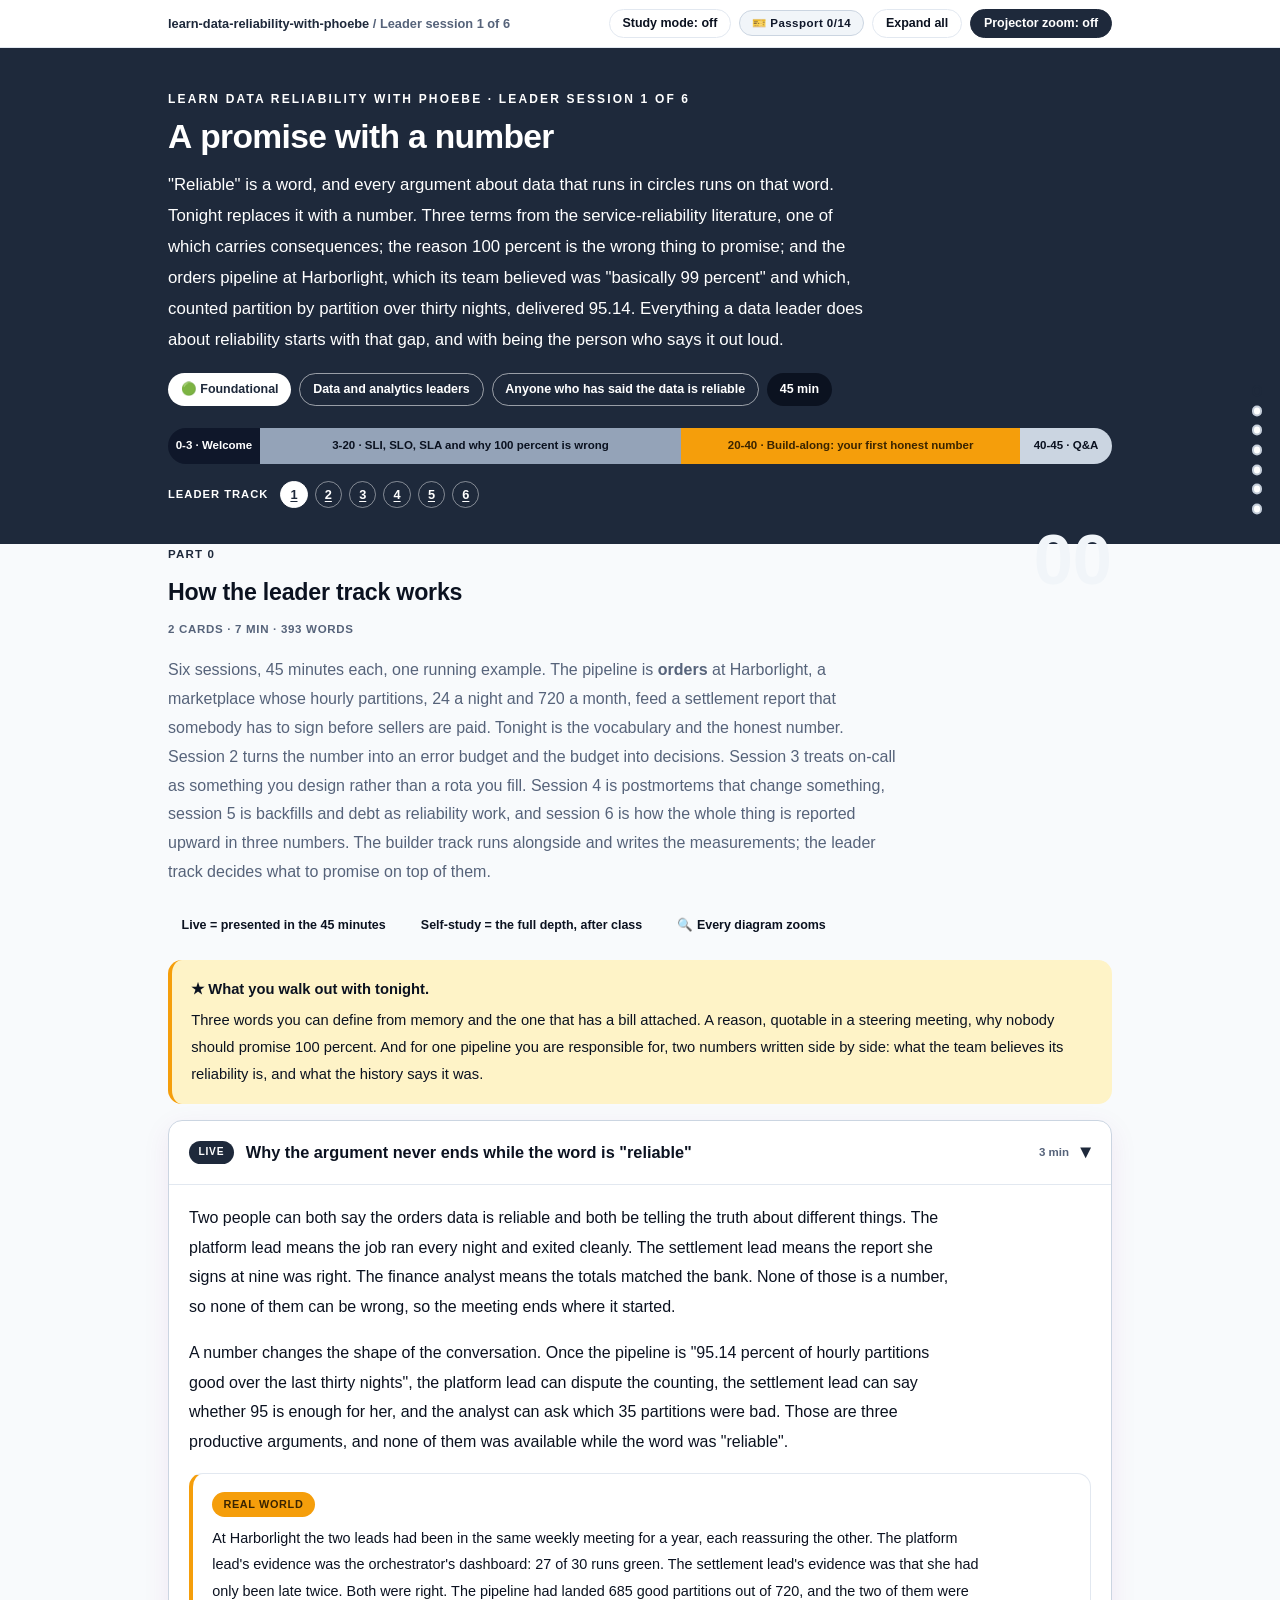
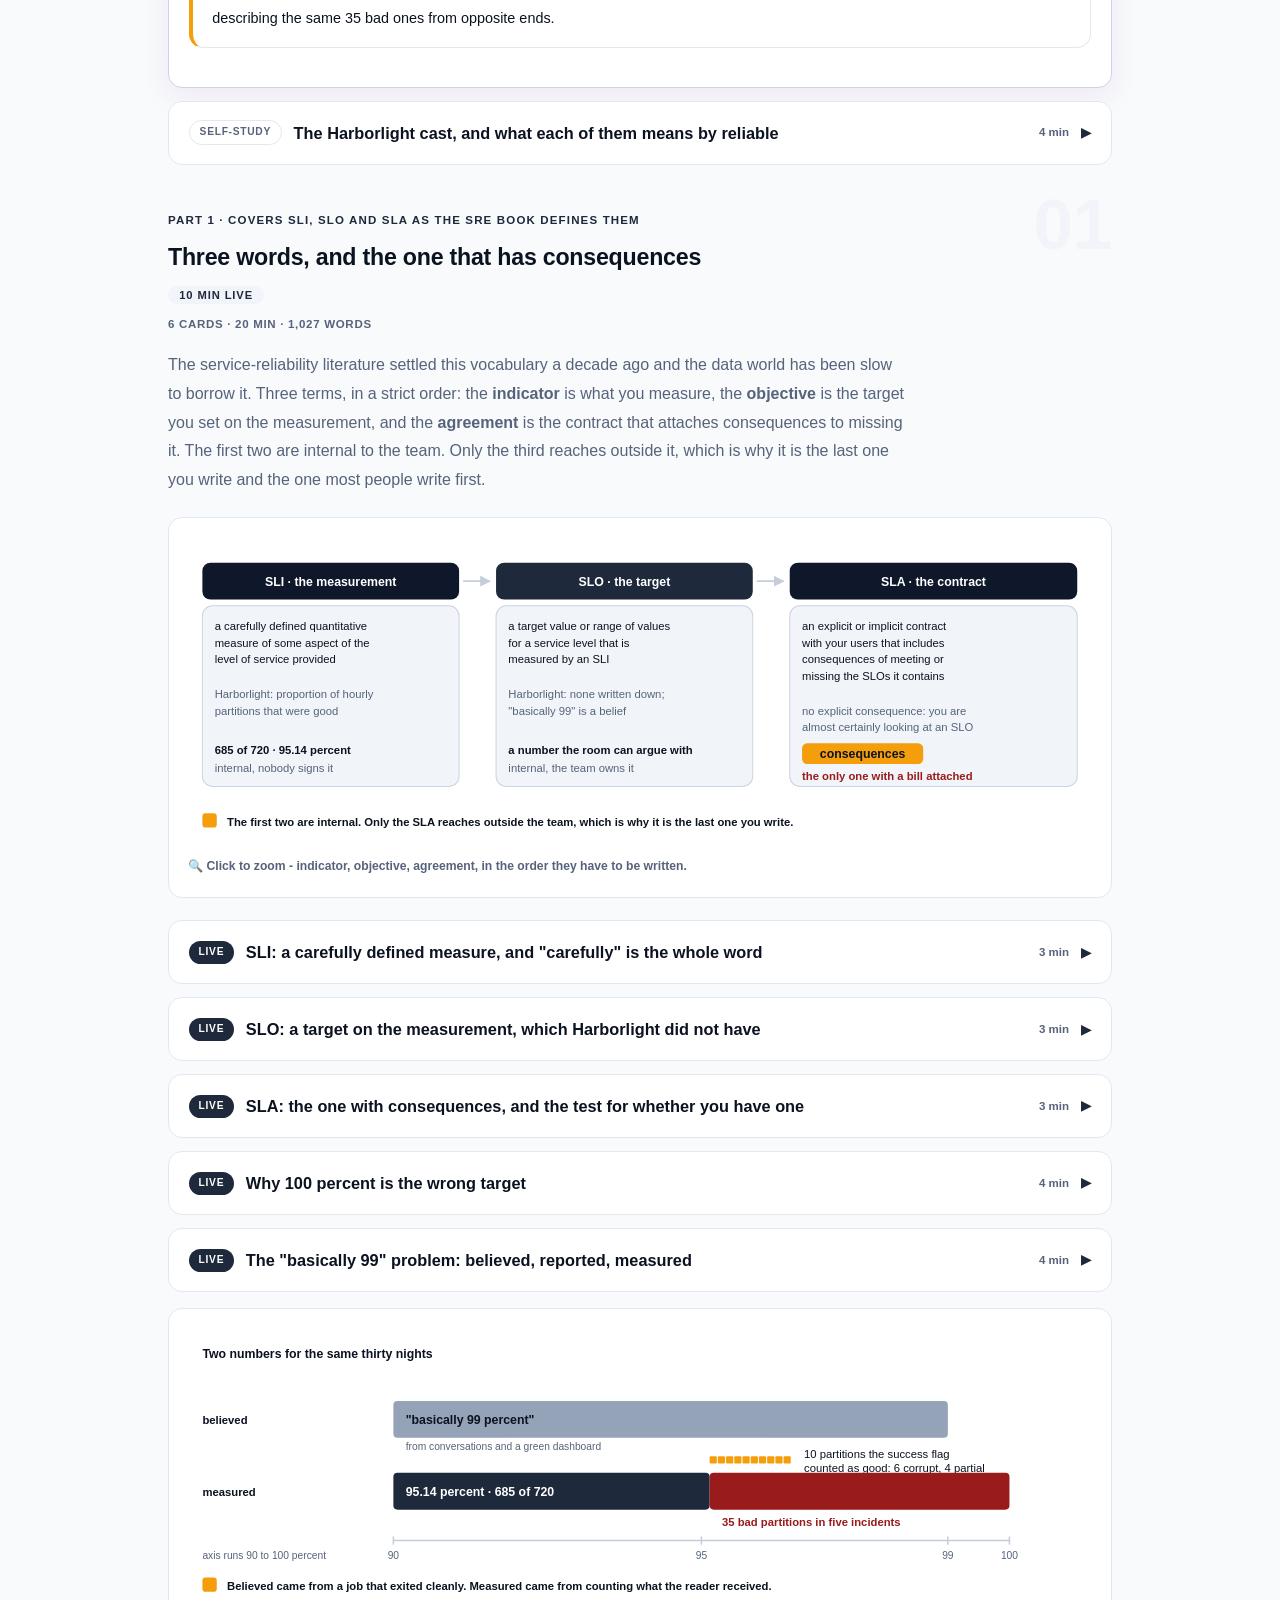
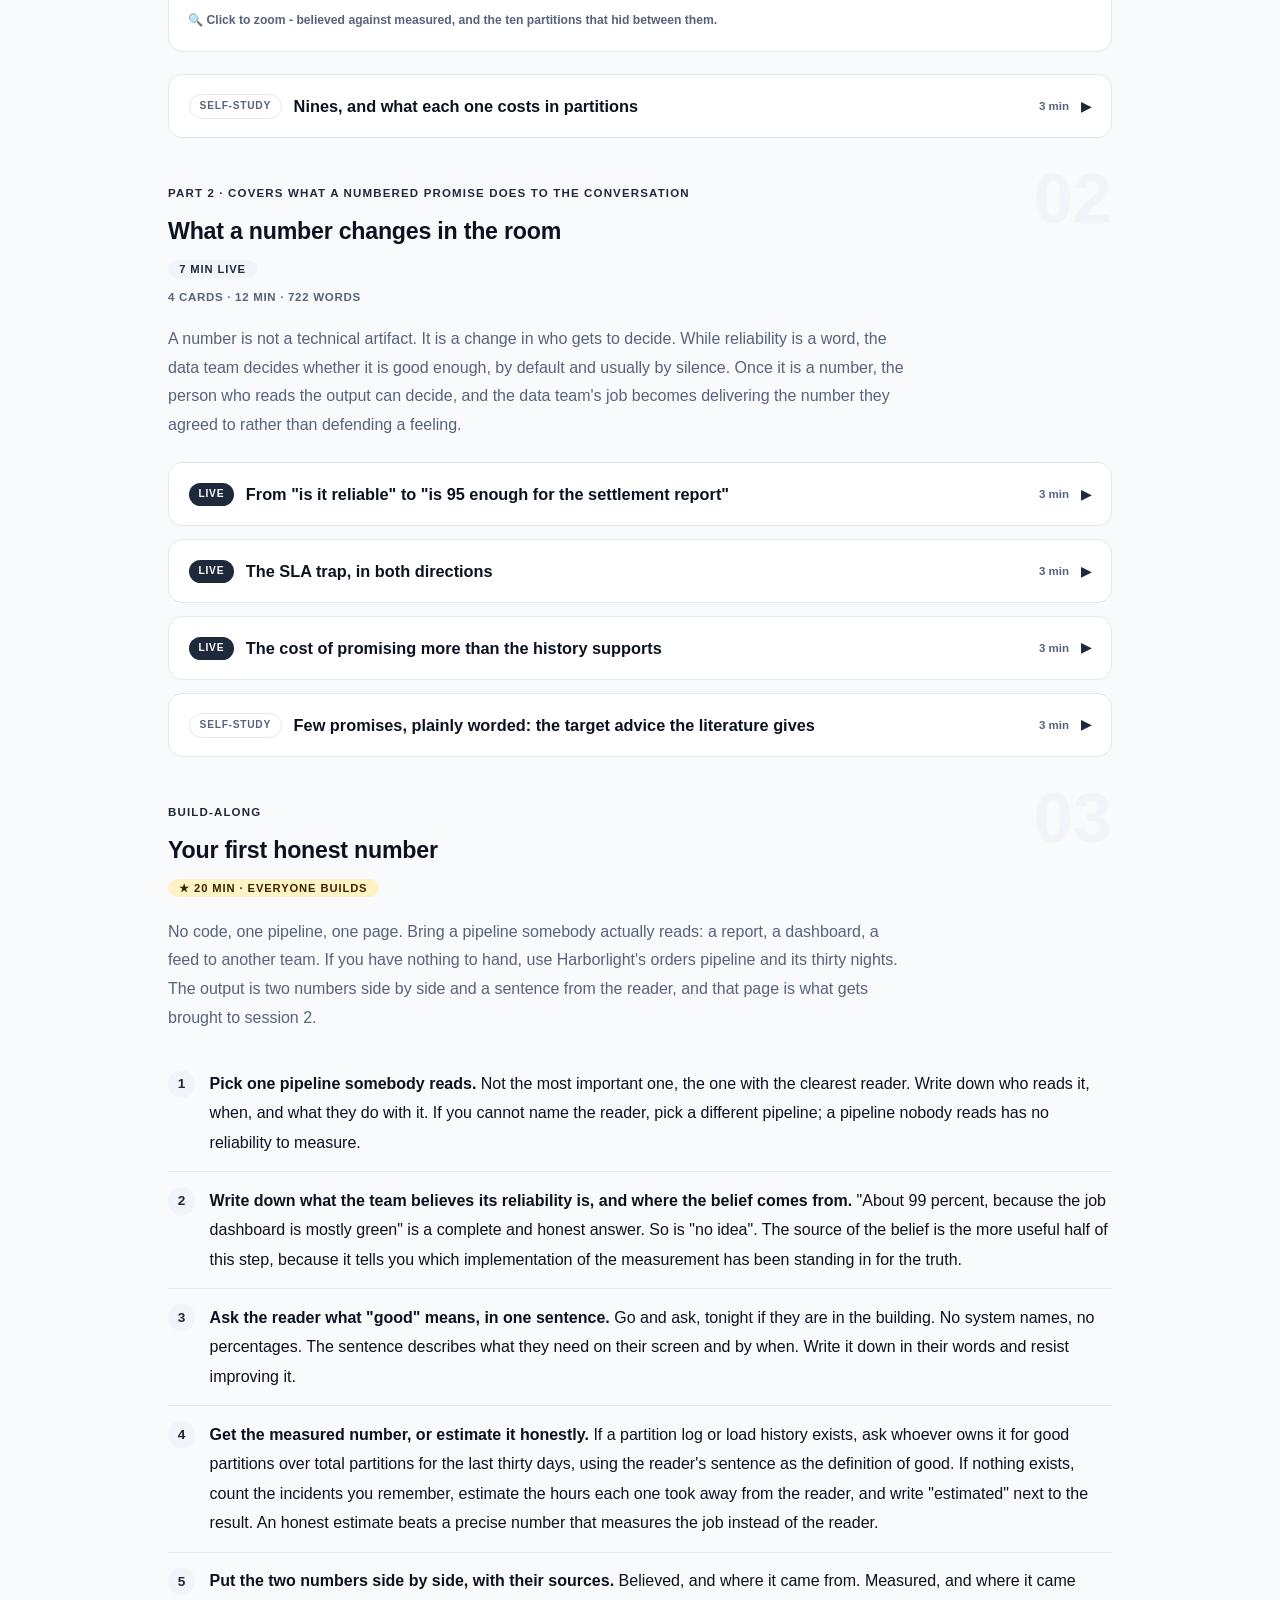
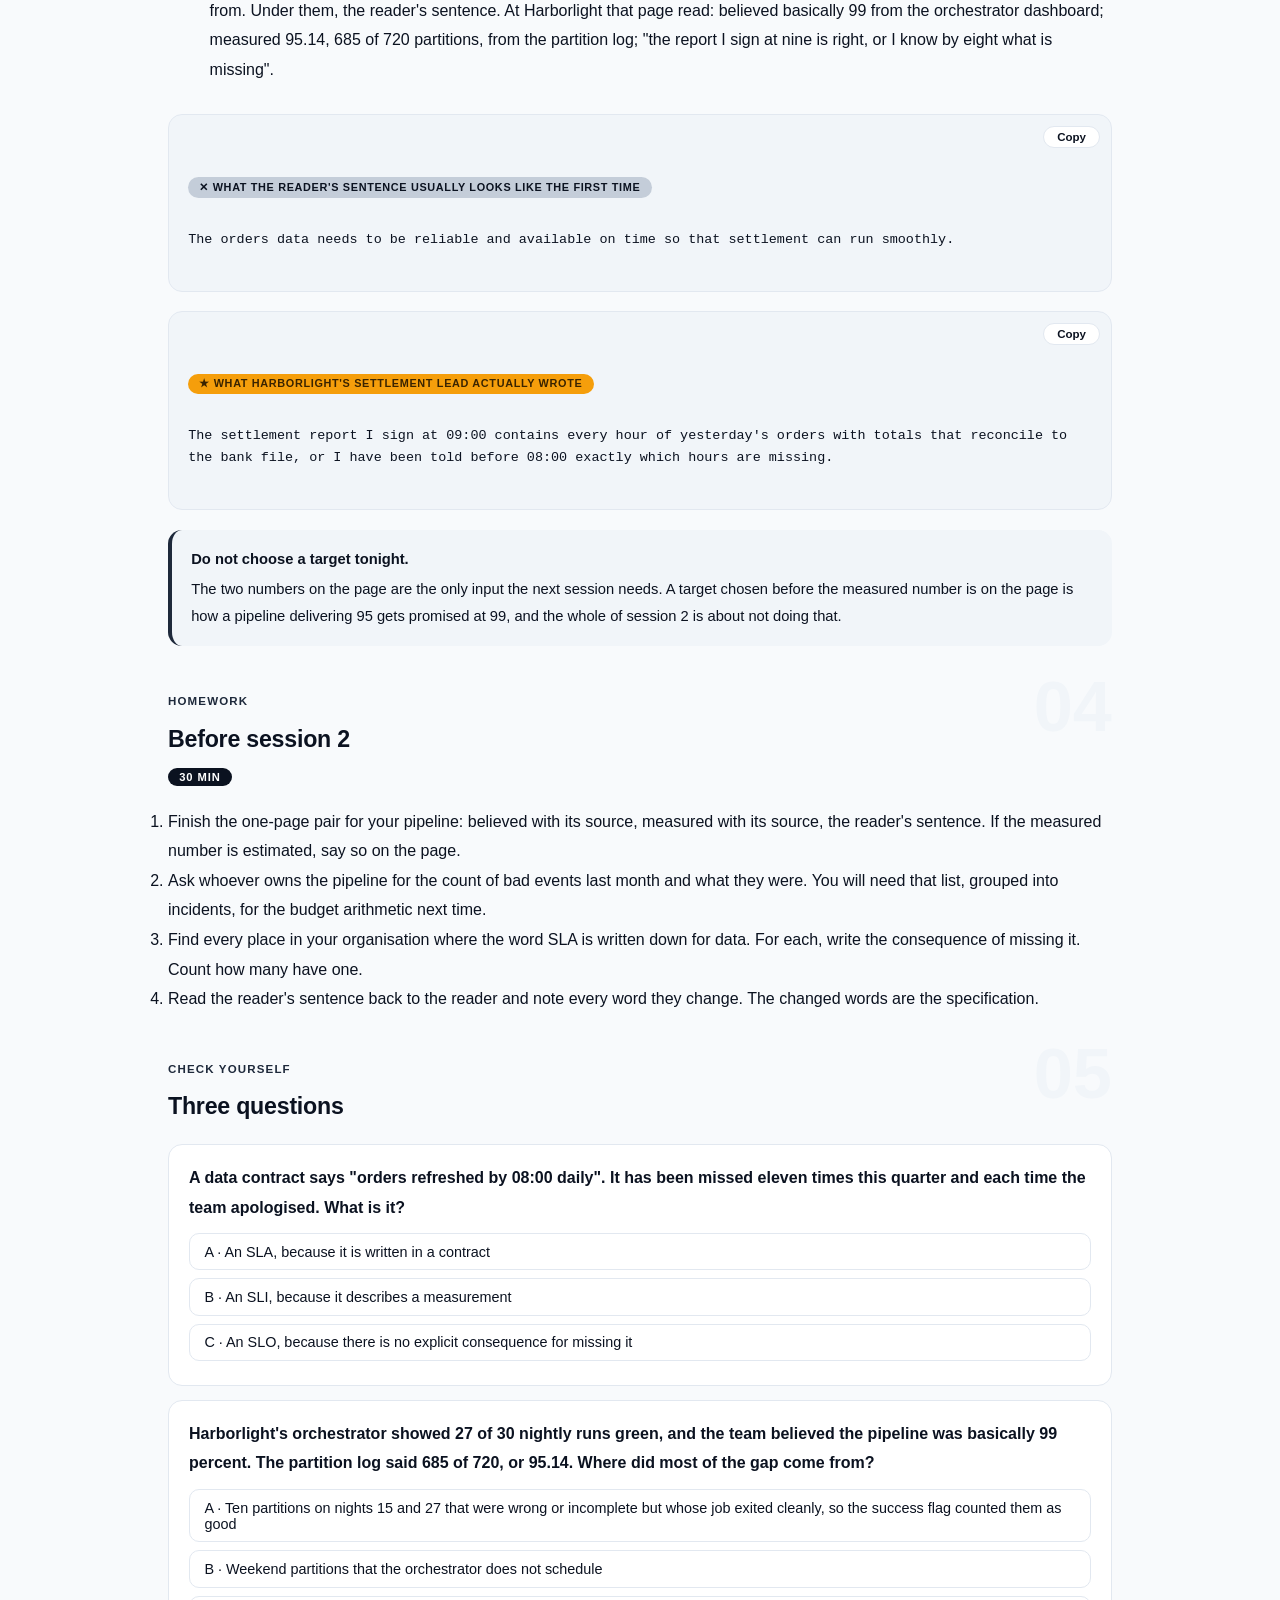
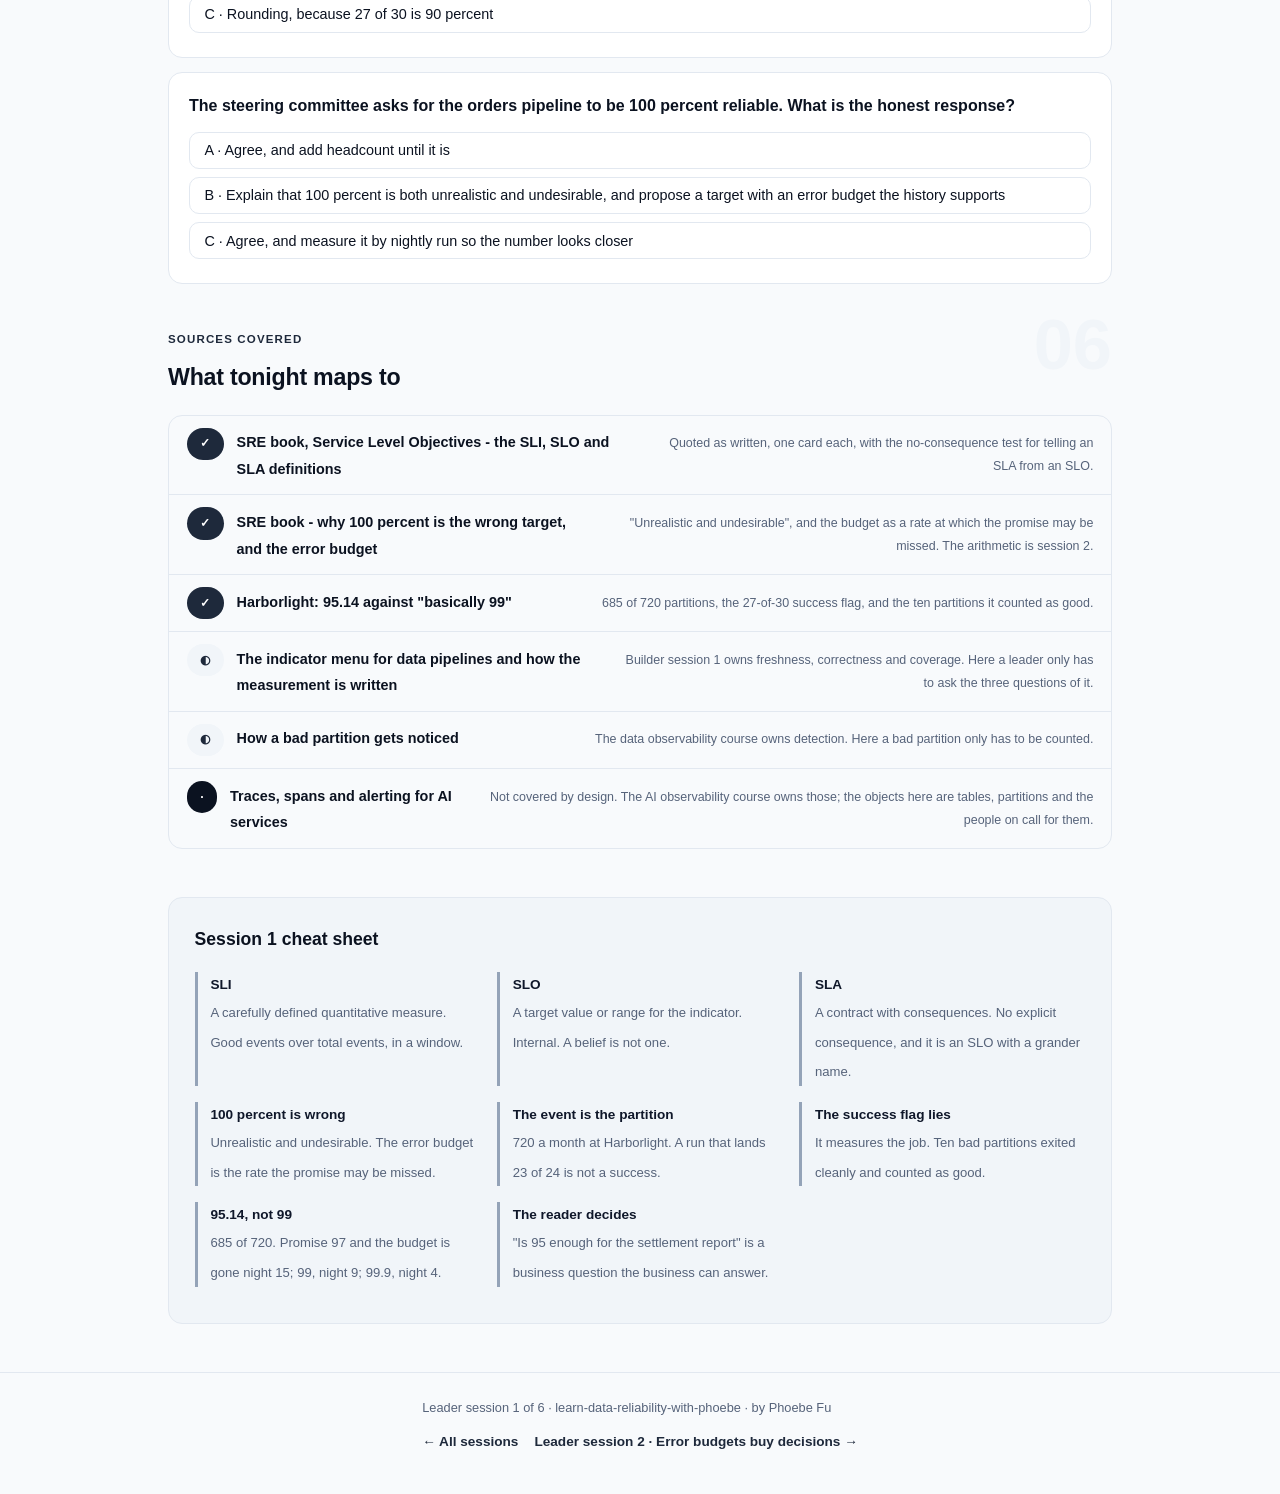
==== commit ff5122ad: "Prompt-box label inside the box: overflow no longer cuts it in half The label hung 0.7rem above the " ====
--- a/courses/a1-promise-with-a-number.html
+++ b/courses/a1-promise-with-a-number.html
@@ -19,7 +19,7 @@
 <meta name="twitter:image" content="https://phoebefu6.github.io/learn-data-reliability-with-phoebe/assets/og-cover.png">
 <!-- social:end -->
 <title>Leader session 1 · A promise with a number - learn data reliability with phoebe</title>
-<link rel="stylesheet" href="../assets/style.css?v=21">
+<link rel="stylesheet" href="../assets/style.css?v=22">
 </head>
 <body>
 
--- a/assets/style.css
+++ b/assets/style.css
@@ -1470,3 +1470,8 @@
 .prompt-box b, .prompt-box strong { color: var(--indigo-deep, var(--ink)); }
 .prompt-box span, .prompt-box em, .prompt-box i { color: inherit; }
 .pp-stamp i { color: var(--ink); }
+
+/* Prompt-box label sits inside the box (2026-10-12). Hanging it 0.7rem above the edge let any
+   overflow:auto parent cut it in half; in normal flow nothing can clip it. The right margin
+   keeps it clear of the Copy button; long labels wrap instead of running under it. */
+.prompt-box > .label{ position: static; display: table; margin: 0 5.2rem .55rem 0; white-space: normal; line-height: 1.45; }
